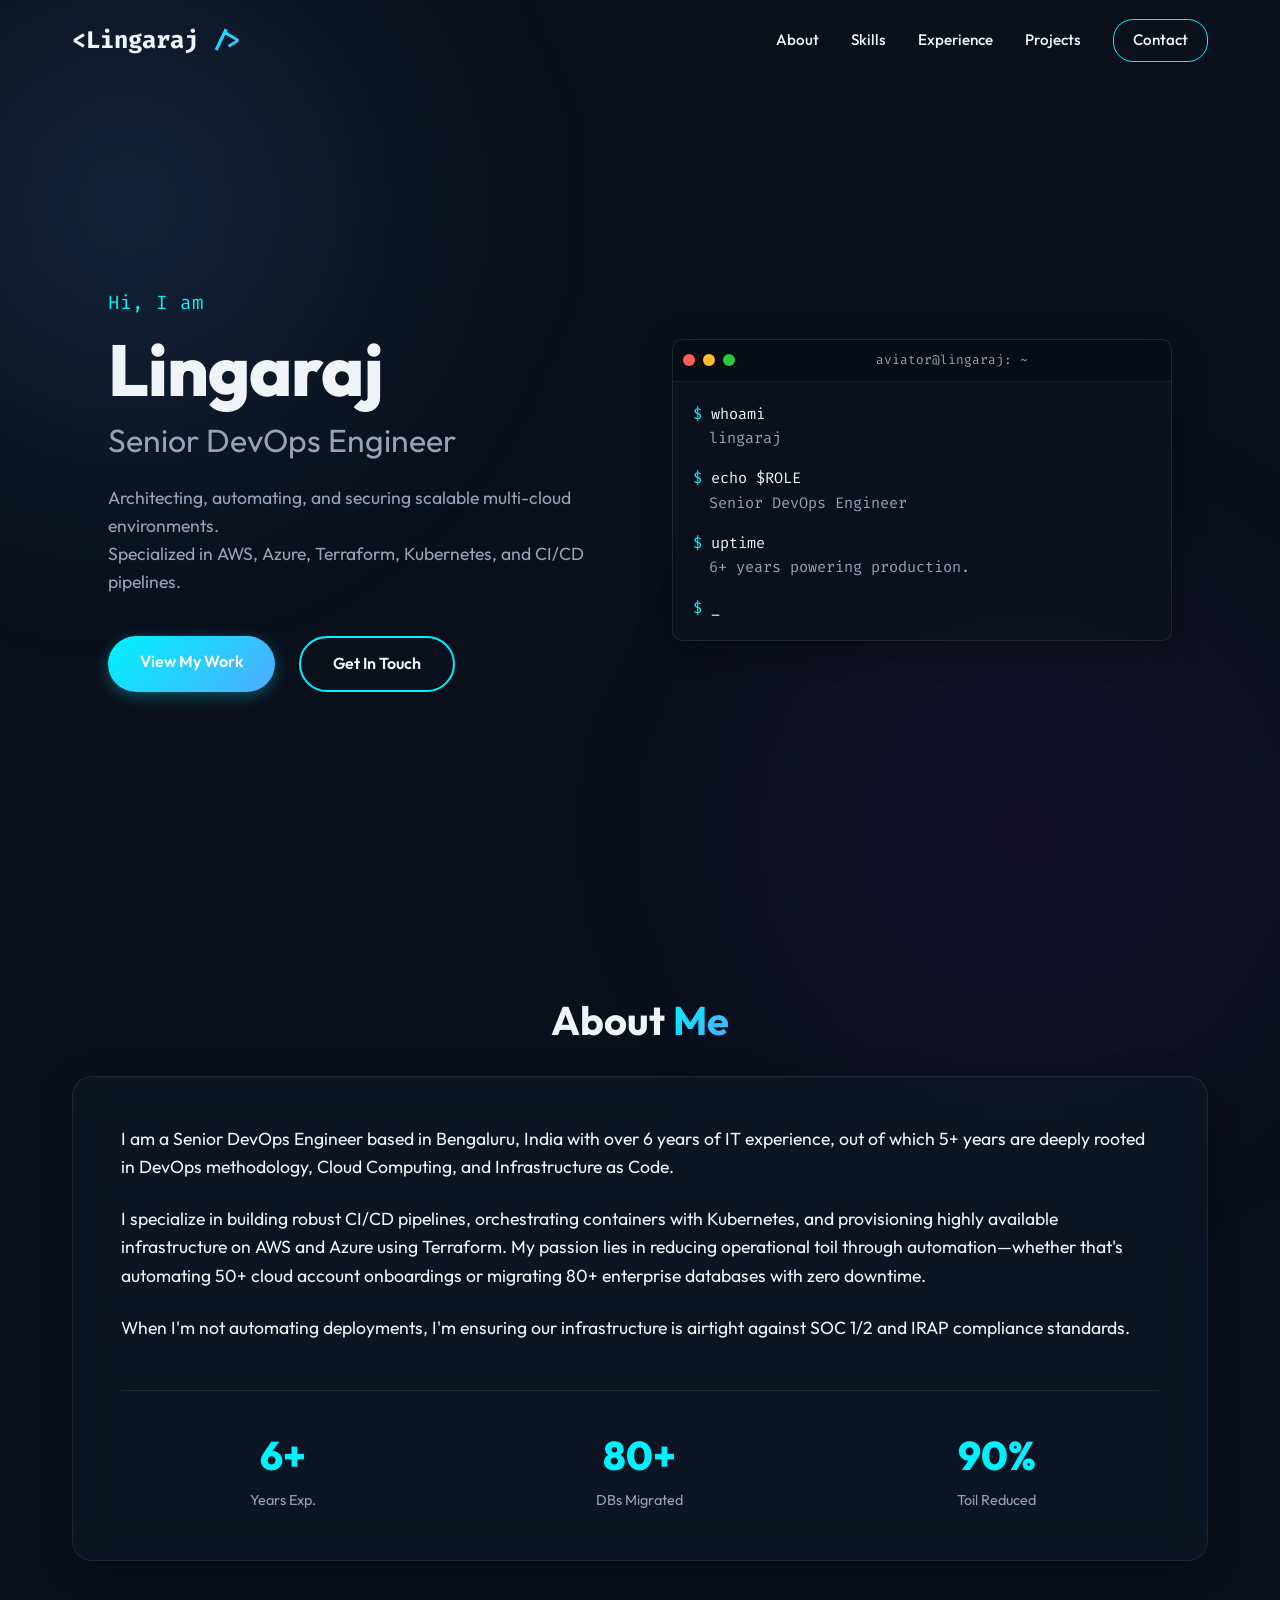
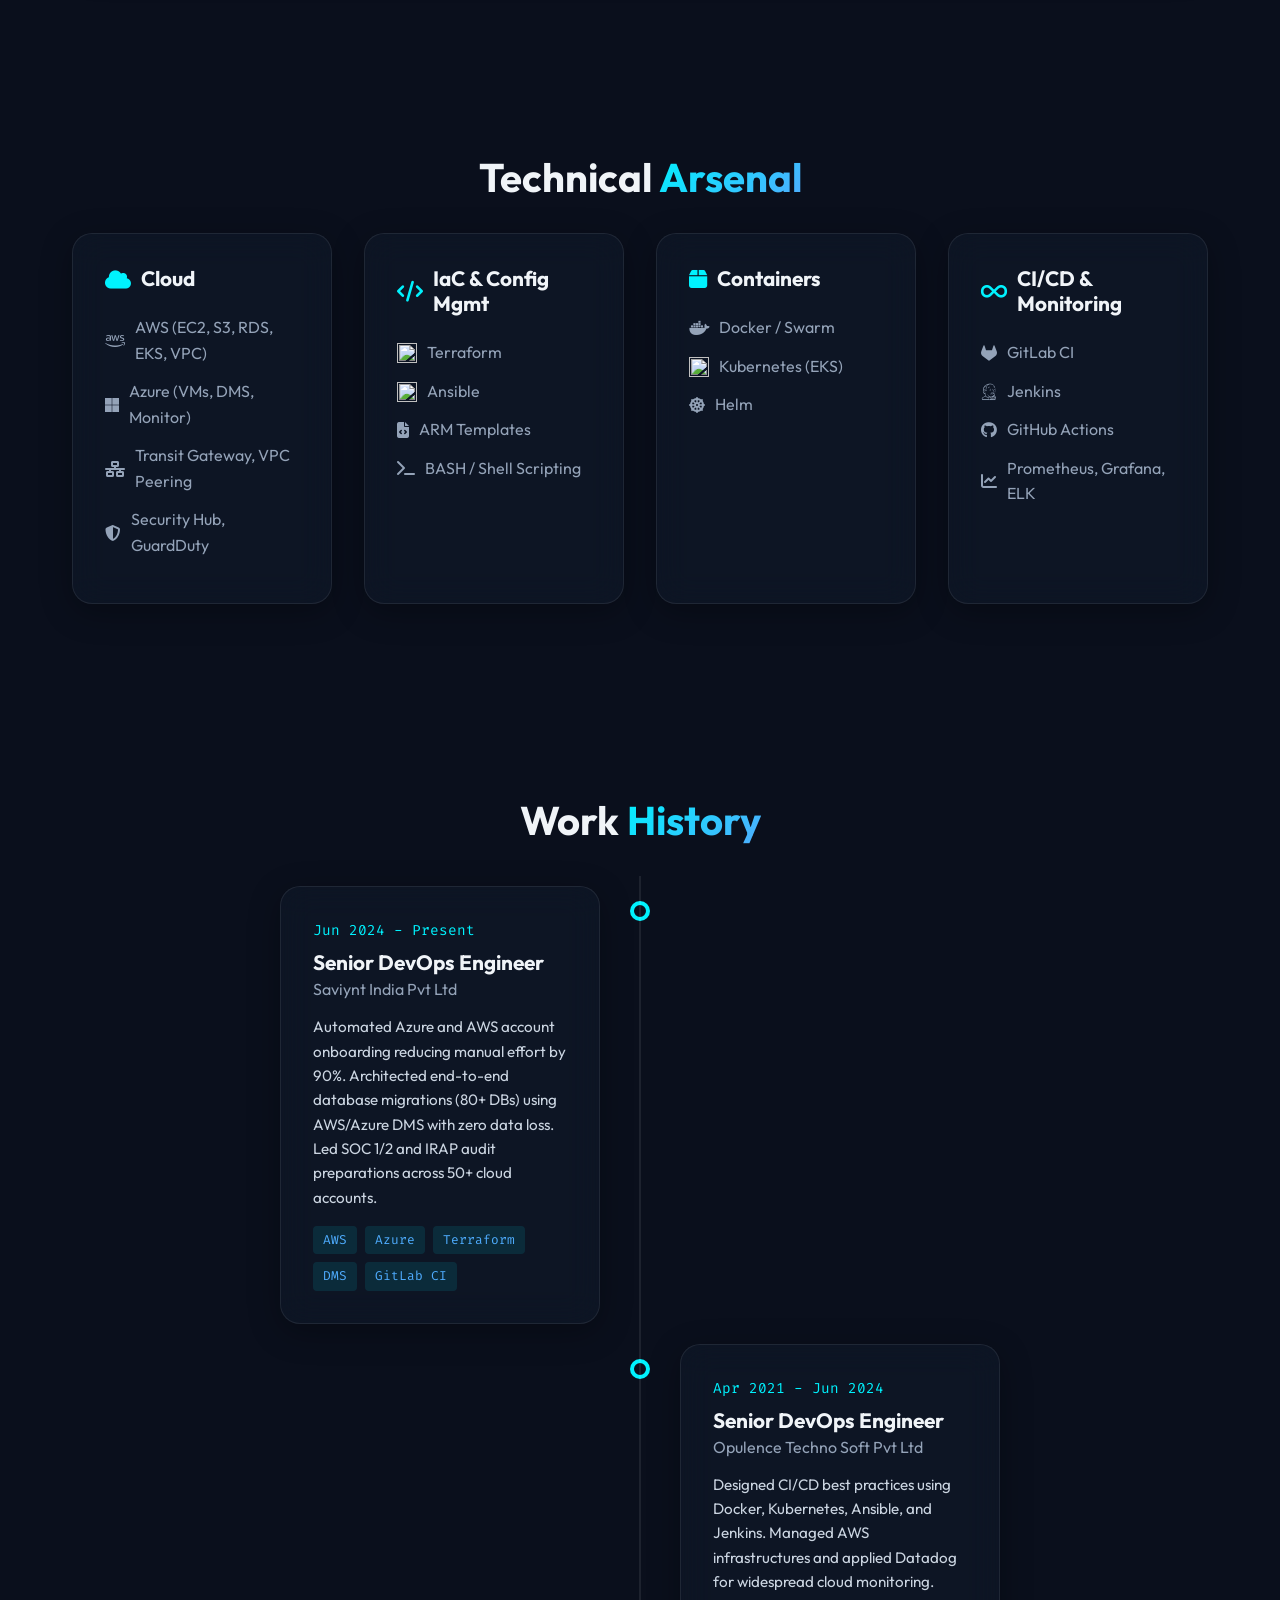
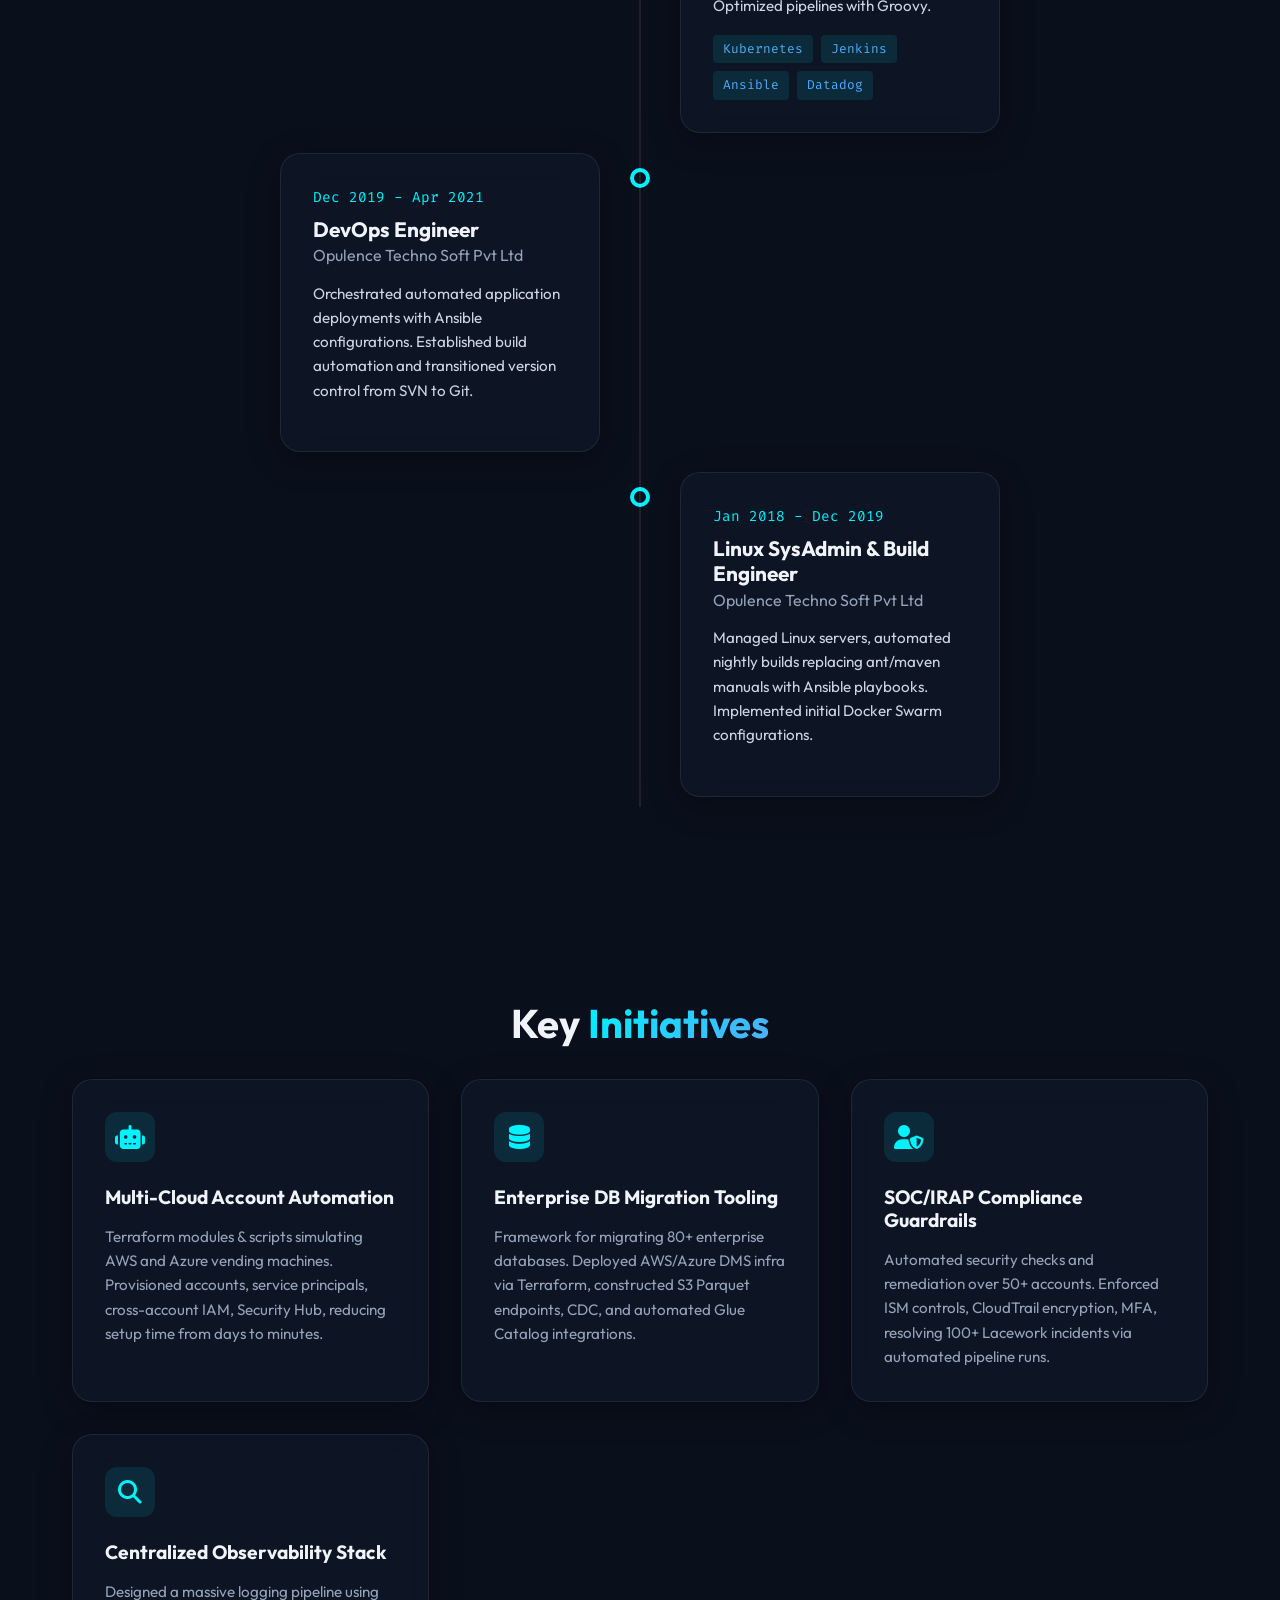
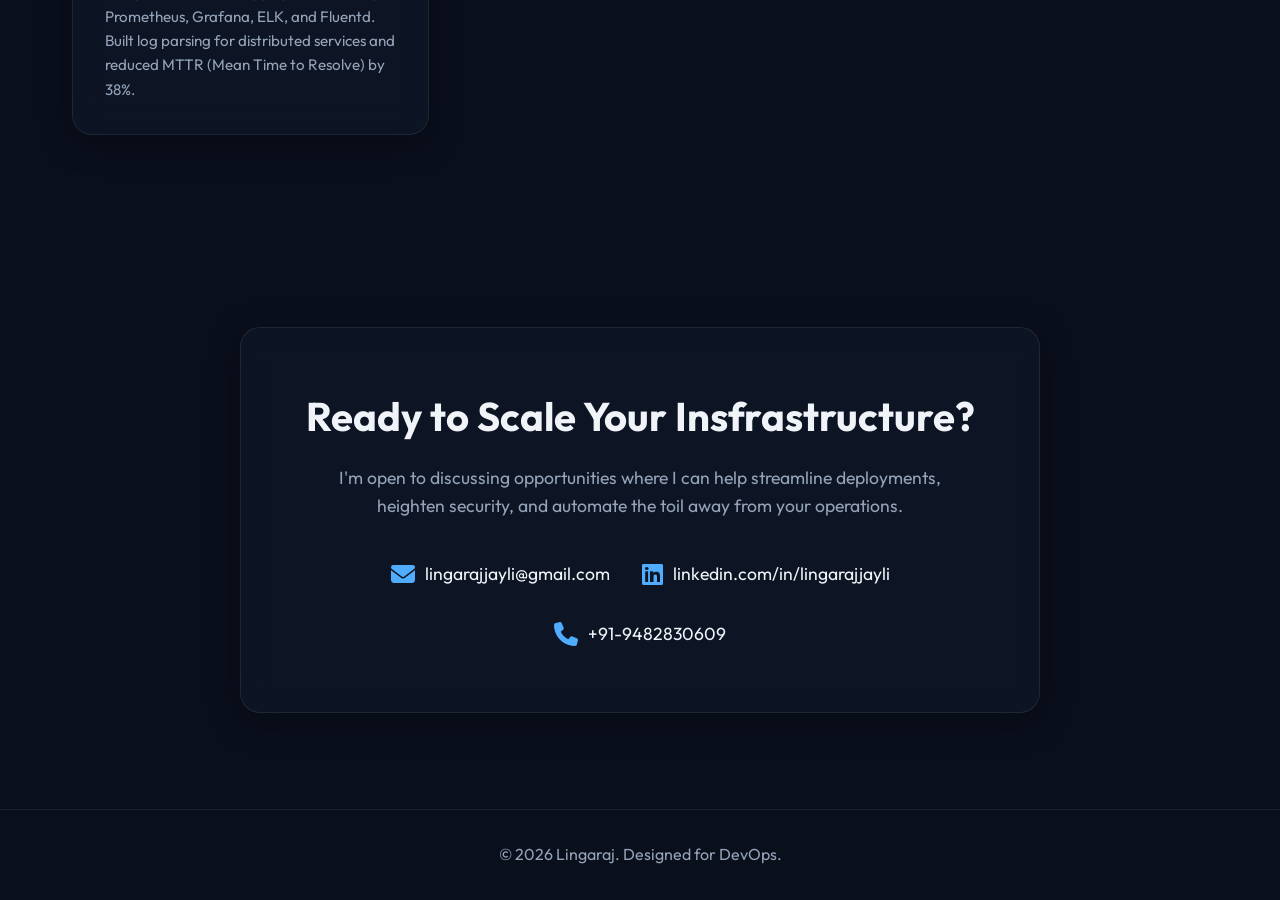
==== index.html @ 018aa02b "Initialize modern portfolio site with dark mode and glassmorphism" ====
<!DOCTYPE html>
<html lang="en">
<head>
    <meta charset="UTF-8">
    <meta name="viewport" content="width=device-width, initial-scale=1.0">
    <meta name="description" content="Lingaraj - Senior DevOps Engineer Portfolio. Multi-cloud architecture, Infrastructure as Code, Kubernetes, CI/CD, and Security.">
    <title>Lingaraj | Senior DevOps Engineer</title>
    <!-- Google Fonts -->
    <link rel="preconnect" href="https://fonts.googleapis.com">
    <link rel="preconnect" href="https://fonts.gstatic.com" crossorigin>
    <link href="https://fonts.googleapis.com/css2?family=Outfit:wght@300;400;500;700;800&family=Fira+Code:wght@400;500&display=swap" rel="stylesheet">
    <!-- Custom CSS -->
    <link rel="stylesheet" href="style.css">
    <!-- FontAwesome for Icons -->
    <link rel="stylesheet" href="https://cdnjs.cloudflare.com/ajax/libs/font-awesome/6.4.0/css/all.min.css">
</head>
<body>
    <div class="blob-bg"></div>
    <div class="blob-bg blob-2"></div>
    
    <header class="navbar">
        <div class="container nav-content">
            <div class="logo">
                <span class="logo-text">&lt;Lingaraj <span class="accent">/&gt;</span></span>
            </div>
            <nav class="nav-links">
                <a href="#about" class="nav-link">About</a>
                <a href="#skills" class="nav-link">Skills</a>
                <a href="#experience" class="nav-link">Experience</a>
                <a href="#projects" class="nav-link">Projects</a>
                <a href="#contact" class="nav-link btn-small">Contact</a>
            </nav>
            <div class="hamburger">
                <i class="fas fa-bars"></i>
            </div>
        </div>
    </header>

    <main>
        <!-- Hero Section -->
        <section id="hero" class="hero">
            <div class="container hero-content">
                <div class="hero-text reveal">
                    <p class="greeting">Hi, I am</p>
                    <h1 class="glitch" data-text="Lingaraj">Lingaraj</h1>
                    <h2 class="role">Senior DevOps Engineer</h2>
                    <p class="summary">
                        Architecting, automating, and securing scalable multi-cloud environments. <br>
                        Specialized in AWS, Azure, Terraform, Kubernetes, and CI/CD pipelines.
                    </p>
                    <div class="hero-actions">
                        <a href="#projects" class="btn btn-primary">View My Work</a>
                        <a href="#contact" class="btn btn-secondary">Get In Touch</a>
                    </div>
                </div>
                <div class="hero-graphics reveal">
                    <div class="glass-card term-window">
                        <div class="term-header">
                            <span class="dot red"></span>
                            <span class="dot yellow"></span>
                            <span class="dot green"></span>
                            <span class="term-title">aviator@lingaraj: ~</span>
                        </div>
                        <div class="term-body">
                            <p><span class="prompt">$</span> whoami</p>
                            <p class="output">lingaraj</p>
                            <p><span class="prompt">$</span> echo $ROLE</p>
                            <p class="output">Senior DevOps Engineer</p>
                            <p><span class="prompt">$</span> uptime</p>
                            <p class="output">6+ years powering production.</p>
                            <p><span class="prompt">$</span> <span class="cursor">_</span></p>
                        </div>
                    </div>
                </div>
            </div>
        </section>

        <!-- About Section -->
        <section id="about" class="about section">
            <div class="container">
                <div class="section-title reveal">
                    <h2>About <span class="accent">Me</span></h2>
                </div>
                <div class="about-content">
                    <div class="about-text glass-card reveal">
                        <p>I am a Senior DevOps Engineer based in Bengaluru, India with over 6 years of IT experience, out of which 5+ years are deeply rooted in DevOps methodology, Cloud Computing, and Infrastructure as Code.</p>
                        <p>I specialize in building robust CI/CD pipelines, orchestrating containers with Kubernetes, and provisioning highly available infrastructure on AWS and Azure using Terraform. My passion lies in reducing operational toil through automation—whether that's automating 50+ cloud account onboardings or migrating 80+ enterprise databases with zero downtime.</p>
                        <p>When I'm not automating deployments, I'm ensuring our infrastructure is airtight against SOC 1/2 and IRAP compliance standards.</p>
                        
                        <div class="stats">
                            <div class="stat-item">
                                <span class="stat-num">6+</span>
                                <span class="stat-text">Years Exp.</span>
                            </div>
                            <div class="stat-item">
                                <span class="stat-num">80+</span>
                                <span class="stat-text">DBs Migrated</span>
                            </div>
                            <div class="stat-item">
                                <span class="stat-num">90%</span>
                                <span class="stat-text">Toil Reduced</span>
                            </div>
                        </div>
                    </div>
                </div>
            </div>
        </section>

        <!-- Skills Section -->
        <section id="skills" class="skills section">
            <div class="container">
                <div class="section-title reveal">
                    <h2>Technical <span class="accent">Arsenal</span></h2>
                </div>
                <div class="skills-grid">
                    <div class="skill-category glass-card reveal">
                        <h3><i class="fas fa-cloud"></i> Cloud</h3>
                        <ul class="skill-list">
                            <li><i class="fab fa-aws"></i> AWS (EC2, S3, RDS, EKS, VPC)</li>
                            <li><i class="fab fa-microsoft"></i> Azure (VMs, DMS, Monitor)</li>
                            <li><i class="fas fa-network-wired"></i> Transit Gateway, VPC Peering</li>
                            <li><i class="fas fa-shield-alt"></i> Security Hub, GuardDuty</li>
                        </ul>
                    </div>
                    <div class="skill-category glass-card reveal" style="transition-delay: 0.1s;">
                        <h3><i class="fas fa-code"></i> IaC & Config Mgmt</h3>
                        <ul class="skill-list">
                            <li><img src="https://cdn.jsdelivr.net/gh/devicons/devicon/icons/terraform/terraform-original.svg" width="20" class="svg-icon"> Terraform</li>
                            <li><img src="https://cdn.jsdelivr.net/gh/devicons/devicon/icons/ansible/ansible-original.svg" width="20" class="svg-icon"> Ansible</li>
                            <li><i class="fas fa-file-code"></i> ARM Templates</li>
                            <li><i class="fas fa-terminal"></i> BASH / Shell Scripting</li>
                        </ul>
                    </div>
                    <div class="skill-category glass-card reveal" style="transition-delay: 0.2s;">
                        <h3><i class="fas fa-box"></i> Containers</h3>
                        <ul class="skill-list">
                            <li><i class="fab fa-docker"></i> Docker / Swarm</li>
                            <li><img src="https://cdn.jsdelivr.net/gh/devicons/devicon/icons/kubernetes/kubernetes-plain.svg" width="20" class="svg-icon"> Kubernetes (EKS)</li>
                            <li><i class="fas fa-dharmachakra"></i> Helm</li>
                        </ul>
                    </div>
                    <div class="skill-category glass-card reveal" style="transition-delay: 0.3s;">
                        <h3><i class="fas fa-infinity"></i> CI/CD & Monitoring</h3>
                        <ul class="skill-list">
                            <li><i class="fab fa-gitlab"></i> GitLab CI</li>
                            <li><i class="fab fa-jenkins"></i> Jenkins</li>
                            <li><i class="fab fa-github"></i> GitHub Actions</li>
                            <li><i class="fas fa-chart-line"></i> Prometheus, Grafana, ELK</li>
                        </ul>
                    </div>
                </div>
            </div>
        </section>

        <!-- Experience Section -->
        <section id="experience" class="experience section">
            <div class="container">
                <div class="section-title reveal">
                    <h2>Work <span class="accent">History</span></h2>
                </div>
                <div class="timeline">
                    <!-- Saviynt -->
                    <div class="timeline-item reveal">
                        <div class="timeline-dot"></div>
                        <div class="timeline-content glass-card">
                            <span class="timeline-date">Jun 2024 - Present</span>
                            <h3 class="timeline-title">Senior DevOps Engineer</h3>
                            <h4 class="timeline-company">Saviynt India Pvt Ltd</h4>
                            <p>Automated Azure and AWS account onboarding reducing manual effort by 90%. Architected end-to-end database migrations (80+ DBs) using AWS/Azure DMS with zero data loss. Led SOC 1/2 and IRAP audit preparations across 50+ cloud accounts.</p>
                            <div class="tags">
                                <span>AWS</span><span>Azure</span><span>Terraform</span><span>DMS</span><span>GitLab CI</span>
                            </div>
                        </div>
                    </div>
                    <!-- Opulence (Senior) -->
                    <div class="timeline-item reveal">
                        <div class="timeline-dot"></div>
                        <div class="timeline-content glass-card">
                            <span class="timeline-date">Apr 2021 - Jun 2024</span>
                            <h3 class="timeline-title">Senior DevOps Engineer</h3>
                            <h4 class="timeline-company">Opulence Techno Soft Pvt Ltd</h4>
                            <p>Designed CI/CD best practices using Docker, Kubernetes, Ansible, and Jenkins. Managed AWS infrastructures and applied Datadog for widespread cloud monitoring. Optimized pipelines with Groovy.</p>
                            <div class="tags">
                                <span>Kubernetes</span><span>Jenkins</span><span>Ansible</span><span>Datadog</span>
                            </div>
                        </div>
                    </div>
                    <!-- Opulence (Mid) -->
                    <div class="timeline-item reveal">
                        <div class="timeline-dot"></div>
                        <div class="timeline-content glass-card">
                            <span class="timeline-date">Dec 2019 - Apr 2021</span>
                            <h3 class="timeline-title">DevOps Engineer</h3>
                            <h4 class="timeline-company">Opulence Techno Soft Pvt Ltd</h4>
                            <p>Orchestrated automated application deployments with Ansible configurations. Established build automation and transitioned version control from SVN to Git.</p>
                        </div>
                    </div>
                    <!-- Opulence (Junior) -->
                    <div class="timeline-item reveal">
                        <div class="timeline-dot"></div>
                        <div class="timeline-content glass-card">
                            <span class="timeline-date">Jan 2018 - Dec 2019</span>
                            <h3 class="timeline-title">Linux SysAdmin & Build Engineer</h3>
                            <h4 class="timeline-company">Opulence Techno Soft Pvt Ltd</h4>
                            <p>Managed Linux servers, automated nightly builds replacing ant/maven manuals with Ansible playbooks. Implemented initial Docker Swarm configurations.</p>
                        </div>
                    </div>
                </div>
            </div>
        </section>

        <!-- Projects Section -->
        <section id="projects" class="projects section">
            <div class="container">
                <div class="section-title reveal">
                    <h2>Key <span class="accent">Initiatives</span></h2>
                </div>
                <div class="projects-grid">
                    <div class="project-card glass-card reveal">
                        <div class="project-icon"><i class="fas fa-robot"></i></div>
                        <h3>Multi-Cloud Account Automation</h3>
                        <p>Terraform modules & scripts simulating AWS and Azure vending machines. Provisioned accounts, service principals, cross-account IAM, Security Hub, reducing setup time from days to minutes.</p>
                    </div>
                    <div class="project-card glass-card reveal" style="transition-delay: 0.1s;">
                        <div class="project-icon"><i class="fas fa-database"></i></div>
                        <h3>Enterprise DB Migration Tooling</h3>
                        <p>Framework for migrating 80+ enterprise databases. Deployed AWS/Azure DMS infra via Terraform, constructed S3 Parquet endpoints, CDC, and automated Glue Catalog integrations.</p>
                    </div>
                    <div class="project-card glass-card reveal" style="transition-delay: 0.2s;">
                        <div class="project-icon"><i class="fas fa-user-shield"></i></div>
                        <h3>SOC/IRAP Compliance Guardrails</h3>
                        <p>Automated security checks and remediation over 50+ accounts. Enforced ISM controls, CloudTrail encryption, MFA, resolving 100+ Lacework incidents via automated pipeline runs.</p>
                    </div>
                    <div class="project-card glass-card reveal" style="transition-delay: 0.3s;">
                        <div class="project-icon"><i class="fas fa-search"></i></div>
                        <h3>Centralized Observability Stack</h3>
                        <p>Designed a massive logging pipeline using Prometheus, Grafana, ELK, and Fluentd. Built log parsing for distributed services and reduced MTTR (Mean Time to Resolve) by 38%.</p>
                    </div>
                </div>
            </div>
        </section>

        <!-- Contact Section -->
        <section id="contact" class="contact section">
            <div class="container">
                <div class="contact-card glass-card reveal">
                    <h2>Ready to Scale Your Insfrastructure?</h2>
                    <p>I'm open to discussing opportunities where I can help streamline deployments, heighten security, and automate the toil away from your operations.</p>
                    <div class="contact-links">
                        <a href="mailto:lingarajjayli@gmail.com" class="contact-item">
                            <i class="fas fa-envelope"></i> lingarajjayli@gmail.com
                        </a>
                        <a href="https://linkedin.com/in/lingarajjayli" target="_blank" class="contact-item">
                            <i class="fab fa-linkedin"></i> linkedin.com/in/lingarajjayli
                        </a>
                        <a href="tel:+919482830609" class="contact-item">
                            <i class="fas fa-phone"></i> +91-9482830609
                        </a>
                    </div>
                </div>
            </div>
        </section>
    </main>

    <footer class="footer">
        <div class="container">
            <p>&copy; 2026 Lingaraj. Designed for DevOps.</p>
        </div>
    </footer>

    <script src="script.js"></script>
</body>
</html>
---- style.css ----
/* Base Variables */
:root {
    --bg-main: #0a0f1c;
    --bg-glass: rgba(16, 25, 43, 0.6);
    --border-glass: rgba(255, 255, 255, 0.08);
    --text-primary: #f0f4f8;
    --text-secondary: #94a3b8;
    --accent-blue: #00f2fe;
    --accent-purple: #4facfe;
    --gradient: linear-gradient(135deg, var(--accent-blue), var(--accent-purple));
    --font-heading: 'Outfit', sans-serif;
    --font-body: 'Outfit', sans-serif;
    --font-mono: 'Fira Code', monospace;
    --transition: all 0.3s ease;
}

/* Reset */
* {
    margin: 0;
    padding: 0;
    box-sizing: border-box;
}

html {
    scroll-behavior: smooth;
}

body {
    font-family: var(--font-body);
    background-color: var(--bg-main);
    color: var(--text-primary);
    line-height: 1.6;
    overflow-x: hidden;
    position: relative;
}

/* Typography */
h1, h2, h3, h4 {
    font-family: var(--font-heading);
    font-weight: 700;
    line-height: 1.2;
}

h2 {
    font-size: 2.5rem;
    margin-bottom: 2rem;
}

.accent {
    background: var(--gradient);
    -webkit-background-clip: text;
    -webkit-text-fill-color: transparent;
}

a {
    text-decoration: none;
    color: var(--text-primary);
    transition: var(--transition);
}

/* Background Blobs */
.blob-bg {
    position: absolute;
    width: 60vw;
    height: 60vw;
    background: radial-gradient(circle, rgba(79,172,254,0.15) 0%, rgba(0,242,254,0) 70%);
    border-radius: 50%;
    top: -20vh;
    left: -20vw;
    z-index: -1;
    filter: blur(80px);
    animation: float 20s infinite ease-in-out alternate;
}

.blob-bg.blob-2 {
    top: 50vh;
    left: 50vw;
    background: radial-gradient(circle, rgba(138,43,226,0.1) 0%, rgba(79,172,254,0) 70%);
    animation-delay: -10s;
}

@keyframes float {
    0% { transform: translate(0, 0) scale(1); }
    100% { transform: translate(10vw, 10vh) scale(1.1); }
}

/* Layout */
.container {
    max-width: 1200px;
    margin: 0 auto;
    padding: 0 2rem;
}

.section {
    padding: 6rem 0;
}

.section-title h2 {
    text-align: center;
}

/* Glassmorphism Classes */
.glass-card {
    background: var(--bg-glass);
    backdrop-filter: blur(16px);
    -webkit-backdrop-filter: blur(16px);
    border: 1px solid var(--border-glass);
    border-radius: 20px;
    box-shadow: 0 8px 32px 0 rgba(0, 0, 0, 0.3);
}

/* Buttons */
.btn {
    display: inline-block;
    padding: 0.8rem 2rem;
    border-radius: 30px;
    font-weight: 600;
    font-size: 1rem;
    cursor: pointer;
    transition: var(--transition);
    border: none;
}

.btn-primary {
    background: var(--gradient);
    color: #fff;
    box-shadow: 0 4px 15px rgba(0, 242, 254, 0.3);
}

.btn-primary:hover {
    transform: translateY(-2px);
    box-shadow: 0 6px 20px rgba(0, 242, 254, 0.5);
}

.btn-secondary {
    background: transparent;
    color: var(--text-primary);
    border: 2px solid var(--accent-blue);
}

.btn-secondary:hover {
    background: rgba(0, 242, 254, 0.1);
    transform: translateY(-2px);
}

/* Navbar */
.navbar {
    position: fixed;
    top: 0;
    width: 100%;
    z-index: 1000;
    transition: var(--transition);
    padding: 1.2rem 0;
}

.navbar.scrolled {
    background: rgba(10, 15, 28, 0.8);
    backdrop-filter: blur(12px);
    border-bottom: 1px solid var(--border-glass);
    padding: 0.8rem 0;
}

.nav-content {
    display: flex;
    justify-content: space-between;
    align-items: center;
}

.logo-text {
    font-family: var(--font-mono);
    font-size: 1.5rem;
    font-weight: 700;
}

.nav-links {
    display: flex;
    gap: 2rem;
    align-items: center;
}

.nav-link {
    font-weight: 500;
    position: relative;
    font-size: 0.95rem;
}

.nav-link:hover {
    color: var(--accent-blue);
}

.btn-small {
    padding: 0.5rem 1.2rem;
    border: 1px solid var(--accent-blue);
    border-radius: 20px;
}

.btn-small:hover {
    background: var(--accent-blue);
    color: var(--bg-main);
}

.hamburger {
    display: none;
    font-size: 1.5rem;
    cursor: pointer;
}

/* Hero Section */
.hero {
    min-height: 100vh;
    display: flex;
    align-items: center;
    padding-top: 5rem;
}

.hero-content {
    display: grid;
    grid-template-columns: 1fr 1fr;
    gap: 4rem;
    align-items: center;
}

.greeting {
    font-size: 1.2rem;
    color: var(--accent-blue);
    font-family: var(--font-mono);
    margin-bottom: 0.5rem;
}

.hero-content h1 {
    font-size: 4.5rem;
    font-weight: 800;
    margin-bottom: 0.5rem;
    letter-spacing: -1px;
}

.hero-content .role {
    font-size: 2rem;
    color: var(--text-secondary);
    margin-bottom: 1.5rem;
    font-weight: 400;
}

.summary {
    font-size: 1.1rem;
    color: var(--text-secondary);
    margin-bottom: 2.5rem;
    max-width: 500px;
}

.hero-actions {
    display: flex;
    gap: 1.5rem;
}

/* Terminal Graphic */
.term-window {
    width: 100%;
    border-radius: 10px;
    overflow: hidden;
}

.term-header {
    background: rgba(0, 0, 0, 0.4);
    padding: 10px;
    display: flex;
    align-items: center;
    gap: 8px;
    border-bottom: 1px solid var(--border-glass);
}

.dot {
    width: 12px;
    height: 12px;
    border-radius: 50%;
}
.red { background: #ff5f56; }
.yellow { background: #ffbd2e; }
.green { background: #27c93f; }

.term-title {
    margin-left: auto;
    margin-right: auto;
    font-family: var(--font-mono);
    font-size: 0.8rem;
    color: var(--text-secondary);
}

.term-body {
    padding: 20px;
    font-family: var(--font-mono);
    font-size: 0.95rem;
    color: var(--text-primary);
    background: rgba(0,0,0,0.2);
}

.prompt {
    color: var(--accent-blue);
}

.output {
    color: var(--text-secondary);
    margin-bottom: 1rem;
    padding-left: 1rem;
}

.cursor {
    animation: blink 1s step-end infinite;
}

@keyframes blink {
    50% { opacity: 0; }
}

/* About Section */
.about-text {
    padding: 3rem;
}

.about-text p {
    margin-bottom: 1.5rem;
    font-size: 1.1rem;
}

.stats {
    display: grid;
    grid-template-columns: repeat(3, 1fr);
    gap: 2rem;
    margin-top: 3rem;
    border-top: 1px solid var(--border-glass);
    padding-top: 2rem;
}

.stat-item {
    text-align: center;
}

.stat-num {
    display: block;
    font-size: 2.5rem;
    font-weight: 800;
    color: var(--accent-blue);
}

.stat-text {
    font-size: 0.9rem;
    color: var(--text-secondary);
}

/* Skills */
.skills-grid {
    display: grid;
    grid-template-columns: repeat(auto-fit, minmax(250px, 1fr));
    gap: 2rem;
}

.skill-category {
    padding: 2rem;
}

.skill-category h3 {
    margin-bottom: 1.5rem;
    display: flex;
    align-items: center;
    gap: 10px;
    font-size: 1.3rem;
}

.skill-category h3 i {
    color: var(--accent-blue);
}

.skill-list {
    list-style: none;
}

.skill-list li {
    margin-bottom: 0.8rem;
    color: var(--text-secondary);
    display: flex;
    align-items: center;
    gap: 10px;
}

.svg-icon {
    width: 20px;
    height: 20px;
}

/* Timeline/Experience */
.timeline {
    position: relative;
    max-width: 800px;
    margin: 0 auto;
}

.timeline::after {
    content: '';
    position: absolute;
    width: 2px;
    background: var(--border-glass);
    top: 0;
    bottom: 0;
    left: 50%;
    margin-left: -1px;
}

.timeline-item {
    padding: 10px 40px;
    position: relative;
    background-color: inherit;
    width: 50%;
}

.timeline-item:nth-child(add) {
    left: 0;
}

.timeline-item:nth-child(even) {
    left: 50%;
}

.timeline-dot {
    position: absolute;
    width: 20px;
    height: 20px;
    background-color: var(--bg-main);
    border: 4px solid var(--accent-blue);
    border-radius: 50%;
    z-index: 10;
    top: 25px;
    right: -10px;
}

.timeline-item:nth-child(even) .timeline-dot {
    left: -10px;
}

.timeline-content {
    padding: 2rem;
}

.timeline-date {
    font-family: var(--font-mono);
    color: var(--accent-blue);
    font-size: 0.9rem;
    display: block;
    margin-bottom: 0.5rem;
}

.timeline-title {
    font-size: 1.3rem;
    margin-bottom: 0.3rem;
}

.timeline-company {
    color: var(--text-secondary);
    font-weight: 400;
    margin-bottom: 1rem;
    font-size: 1rem;
}

.timeline-content p {
    font-size: 0.95rem;
    margin-bottom: 1rem;
    color: #cbd5e1;
}

.tags {
    display: flex;
    flex-wrap: wrap;
    gap: 8px;
}

.tags span {
    background: rgba(0, 242, 254, 0.1);
    color: var(--accent-purple);
    padding: 4px 10px;
    border-radius: 4px;
    font-size: 0.8rem;
    font-family: var(--font-mono);
}

/* Projects */
.projects-grid {
    display: grid;
    grid-template-columns: repeat(auto-fit, minmax(280px, 1fr));
    gap: 2rem;
}

.project-card {
    padding: 2rem;
    transition: var(--transition);
}

.project-card:hover {
    transform: translateY(-5px);
    border-color: rgba(0, 242, 254, 0.4);
}

.project-icon {
    width: 50px;
    height: 50px;
    border-radius: 12px;
    background: rgba(0, 242, 254, 0.1);
    display: flex;
    justify-content: center;
    align-items: center;
    margin-bottom: 1.5rem;
    color: var(--accent-blue);
    font-size: 1.5rem;
}

.project-card h3 {
    margin-bottom: 1rem;
    font-size: 1.2rem;
}

.project-card p {
    color: var(--text-secondary);
    font-size: 0.95rem;
}

/* Contact */
.contact-card {
    padding: 4rem;
    text-align: center;
    max-width: 800px;
    margin: 0 auto;
}

.contact-card h2 {
    margin-bottom: 1.5rem;
}

.contact-card p {
    color: var(--text-secondary);
    margin-bottom: 2.5rem;
    font-size: 1.1rem;
}

.contact-links {
    display: flex;
    justify-content: center;
    gap: 2rem;
    flex-wrap: wrap;
}

.contact-item {
    display: flex;
    align-items: center;
    gap: 10px;
    font-size: 1.1rem;
}

.contact-item i {
    color: var(--accent-purple);
    font-size: 1.5rem;
}

.contact-item:hover {
    color: var(--accent-blue);
}

/* Footer */
.footer {
    text-align: center;
    padding: 2rem 0;
    border-top: 1px solid var(--border-glass);
    color: var(--text-secondary);
}

/* Animations */
.reveal {
    opacity: 0;
    transform: translateY(30px);
    transition: all 0.8s ease;
}

.reveal.active {
    opacity: 1;
    transform: translateY(0);
}

/* Media Queries for Responsiveness */
@media screen and (max-width: 900px) {
    .hero-content {
        grid-template-columns: 1fr;
        text-align: center;
    }
    
    .hero-text {
        order: 1;
    }

    .hero-graphics {
        order: 2;
    }

    .hero-actions {
        justify-content: center;
    }

    .timeline::after {
        left: 31px;
    }

    .timeline-item {
        width: 100%;
        padding-left: 70px;
        padding-right: 25px;
    }

    .timeline-item:nth-child(even) {
        left: 0%;
    }

    .timeline-item:nth-child(even) .timeline-dot,
    .timeline-dot {
        left: 21px;
        right: auto;
    }

    .stats {
        grid-template-columns: 1fr;
        gap: 1.5rem;
    }
}

@media screen and (max-width: 768px) {
    .nav-links {
        display: none;
    }
    .hamburger {
        display: block;
    }
    .hero-content h1 {
        font-size: 3rem;
    }
    .contact-card {
        padding: 2rem;
    }
    .contact-links {
        flex-direction: column;
        align-items: center;
    }
}
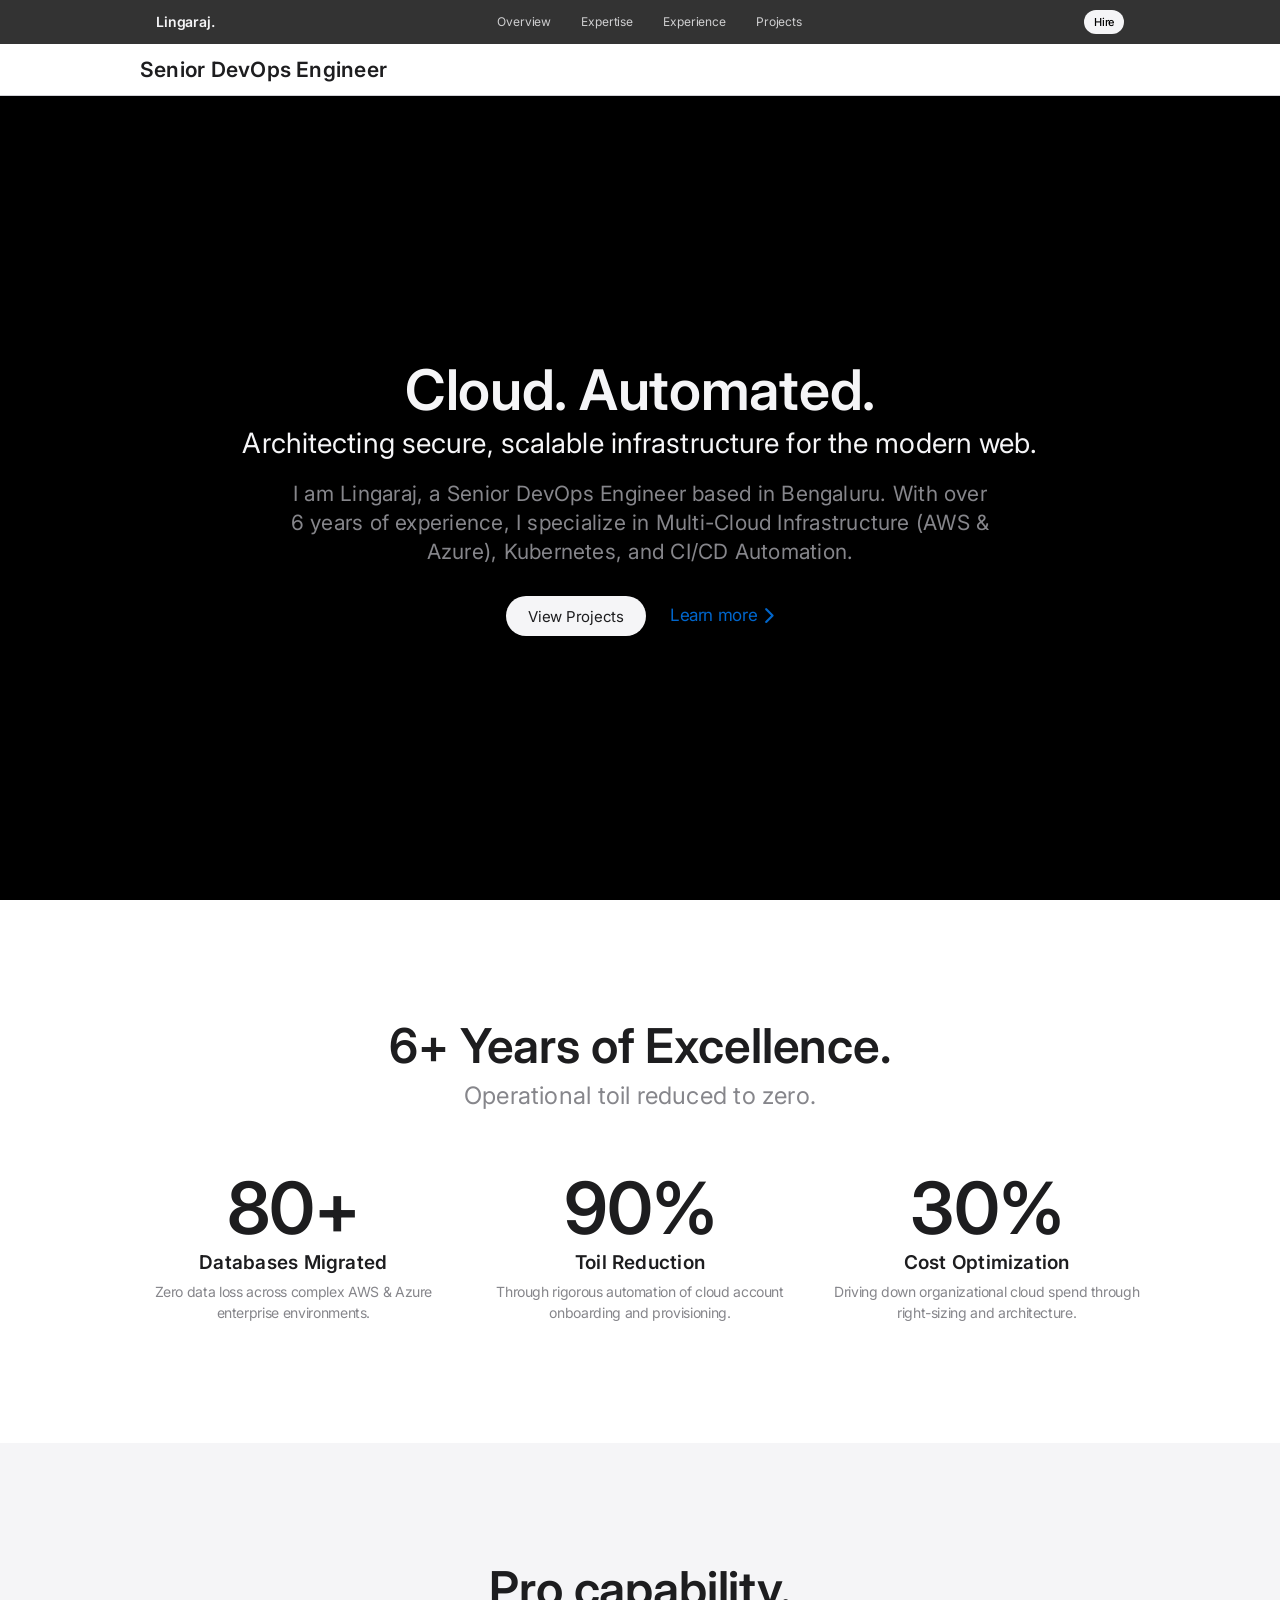
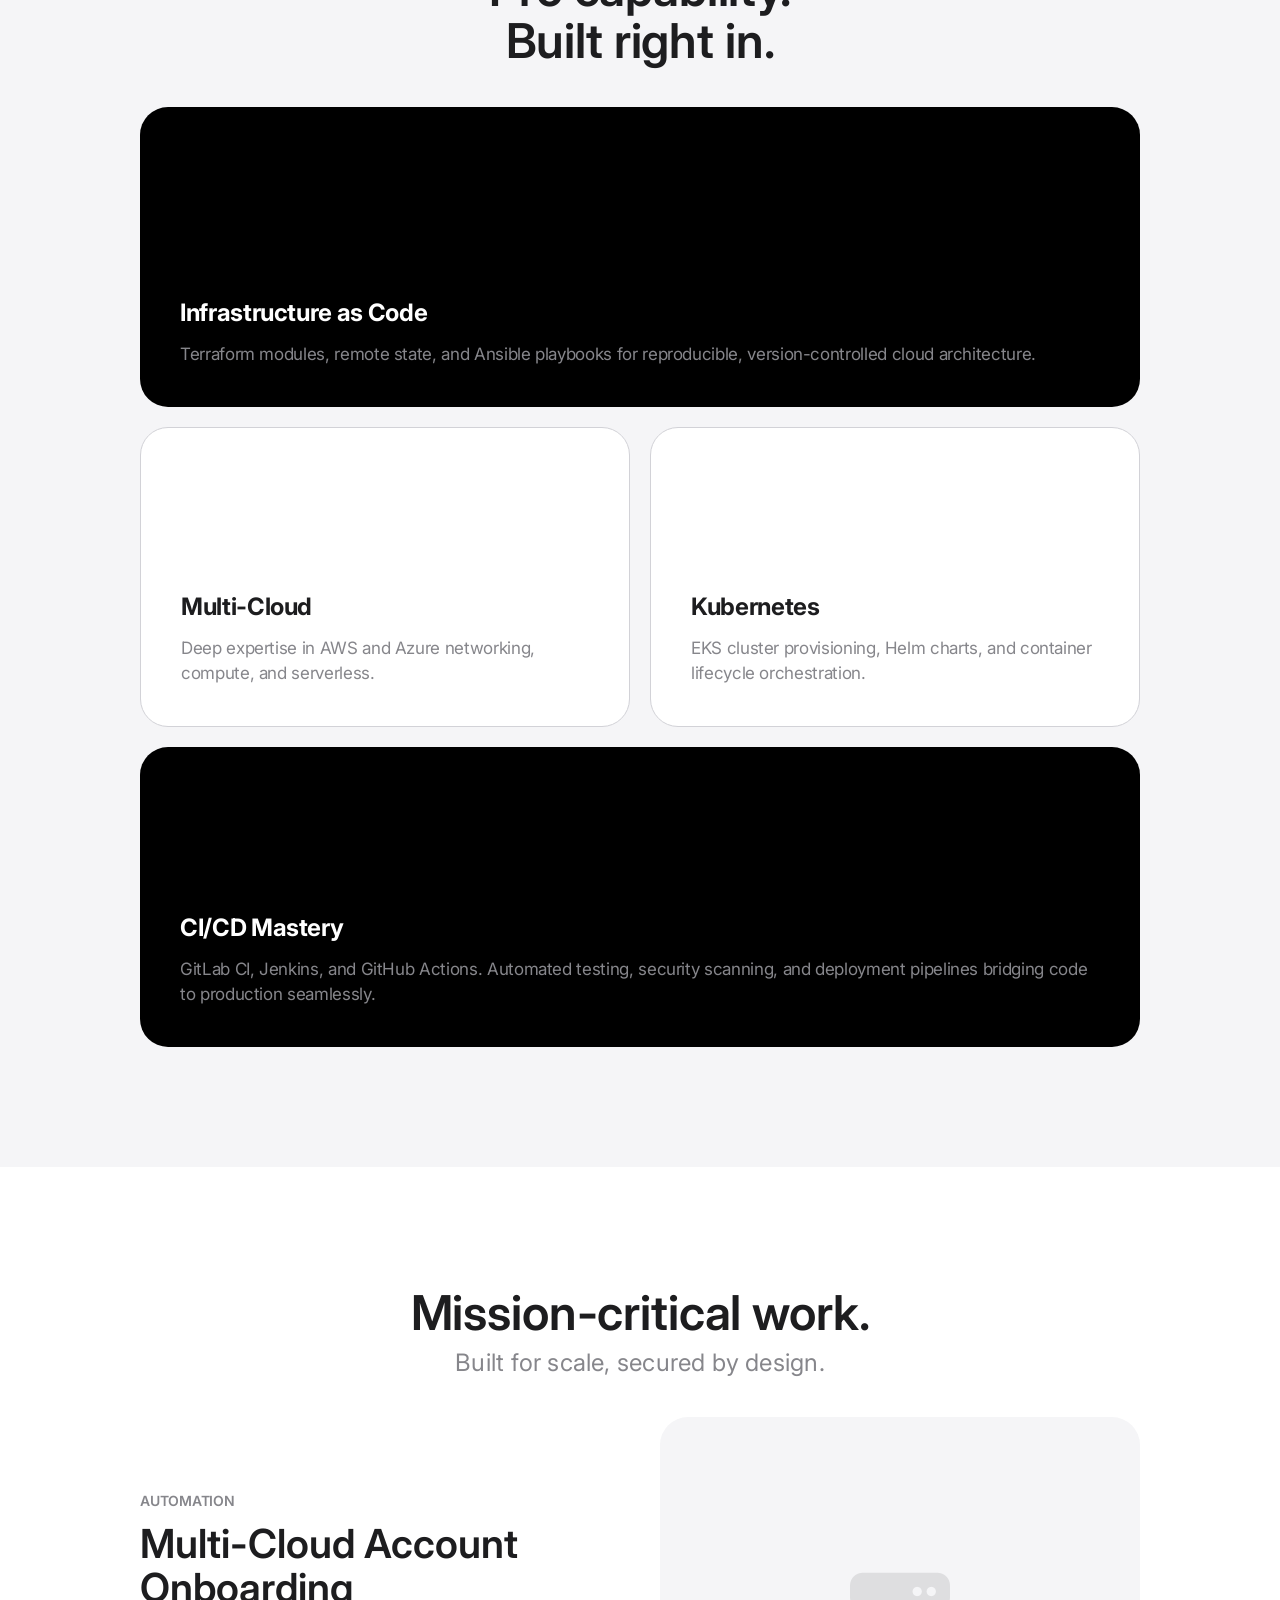
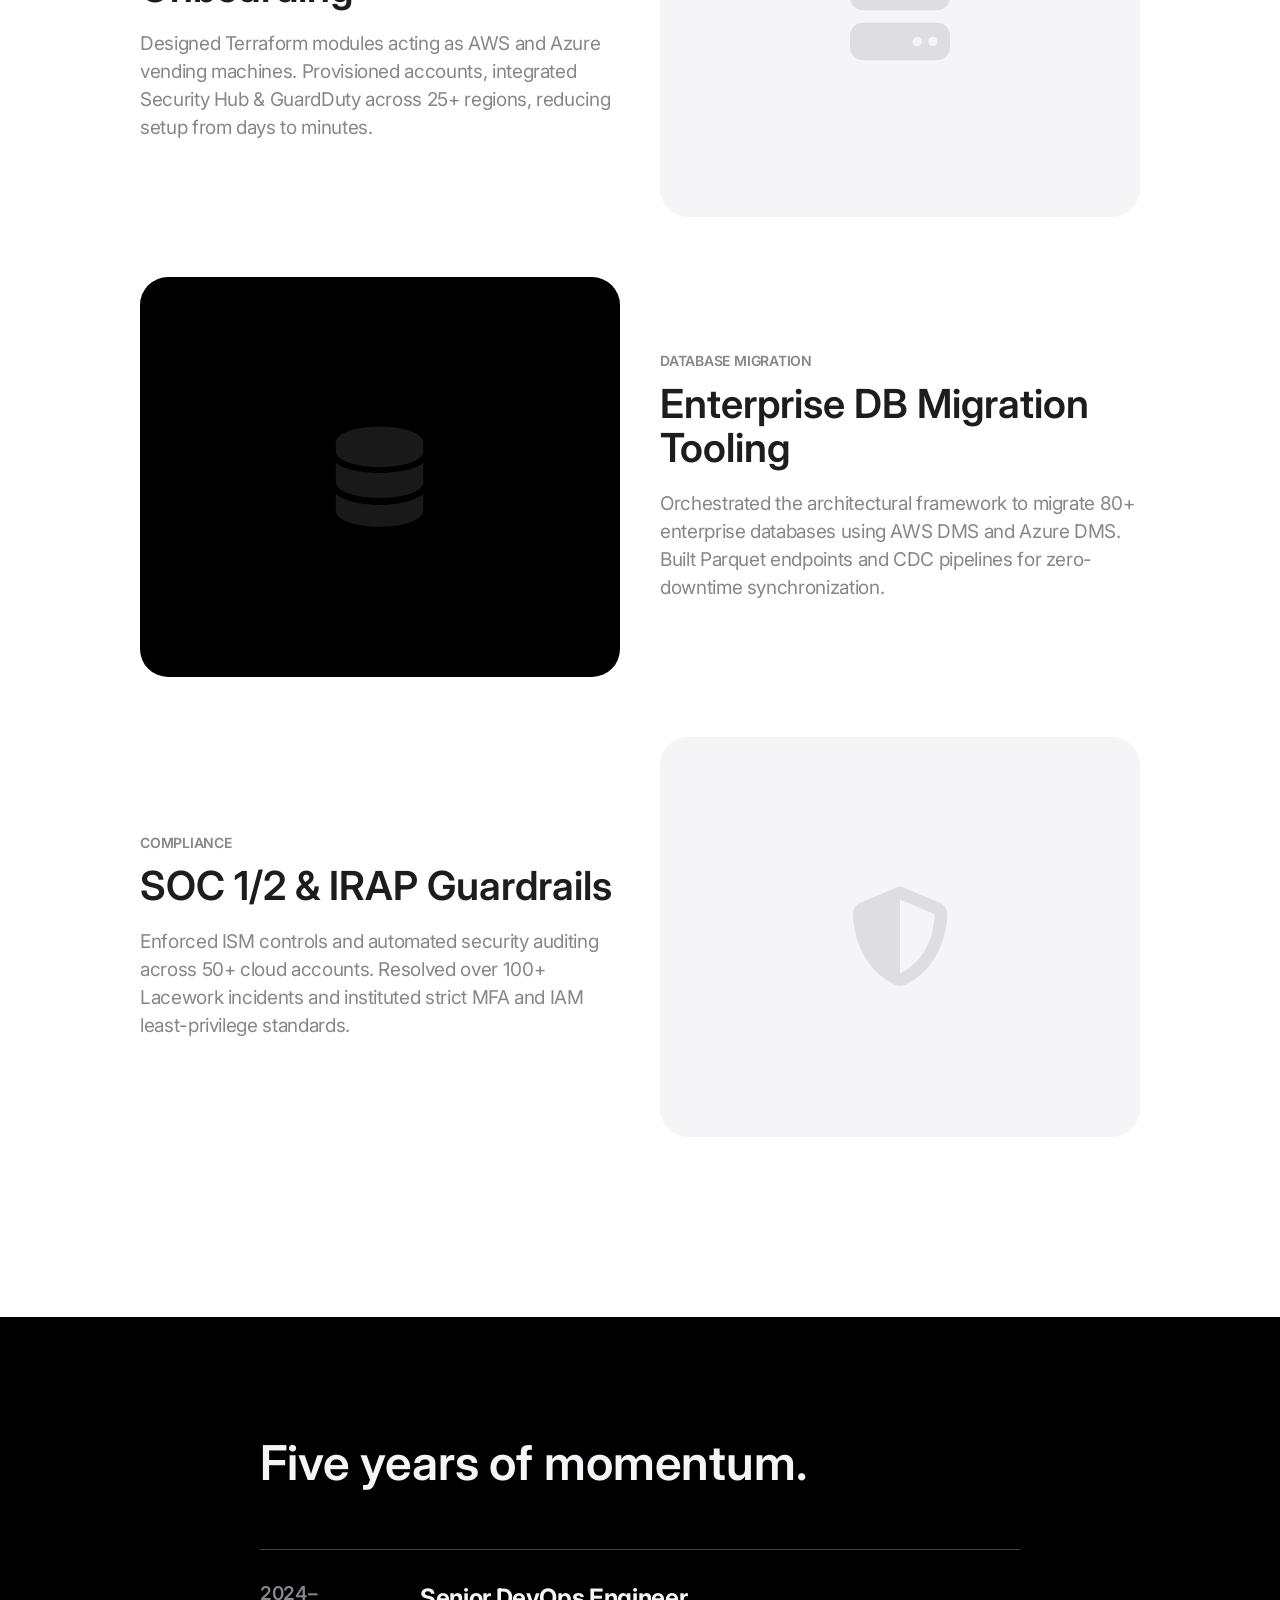
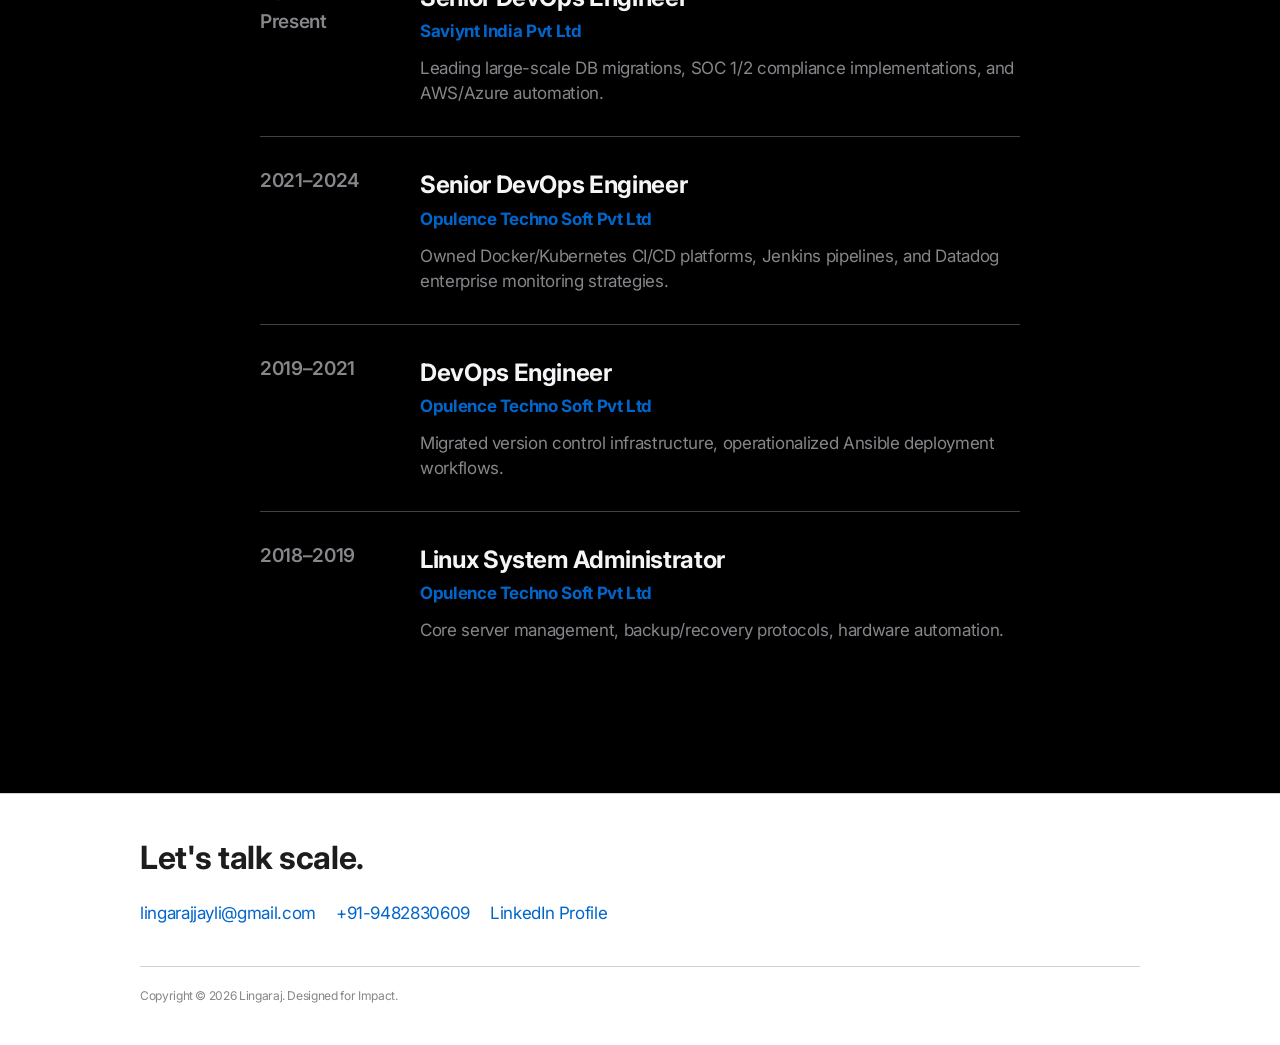
==== commit 9ab88abc: "Redesign portfolio to Apple-style minimalist aesthetic" ====
--- a/index.html
+++ b/index.html
@@ -3,268 +3,226 @@
 <head>
     <meta charset="UTF-8">
     <meta name="viewport" content="width=device-width, initial-scale=1.0">
-    <meta name="description" content="Lingaraj - Senior DevOps Engineer Portfolio. Multi-cloud architecture, Infrastructure as Code, Kubernetes, CI/CD, and Security.">
-    <title>Lingaraj | Senior DevOps Engineer</title>
-    <!-- Google Fonts -->
+    <meta name="description" content="Lingaraj - Senior DevOps Engineer. AWS, Azure, Terraform, Kubernetes.">
+    <title>Lingaraj. Senior DevOps Engineer.</title>
+    <!-- Google Fonts for an Apple-like minimal grotesque sans-serif -->
     <link rel="preconnect" href="https://fonts.googleapis.com">
     <link rel="preconnect" href="https://fonts.gstatic.com" crossorigin>
-    <link href="https://fonts.googleapis.com/css2?family=Outfit:wght@300;400;500;700;800&family=Fira+Code:wght@400;500&display=swap" rel="stylesheet">
-    <!-- Custom CSS -->
+    <link href="https://fonts.googleapis.com/css2?family=Inter:wght@400;500;600;700&display=swap" rel="stylesheet">
+    <!-- FontAwesome for standard minimal icons -->
+    <link rel="stylesheet" href="https://cdnjs.cloudflare.com/ajax/libs/font-awesome/6.4.0/css/all.min.css">
     <link rel="stylesheet" href="style.css">
-    <!-- FontAwesome for Icons -->
-    <link rel="stylesheet" href="https://cdnjs.cloudflare.com/ajax/libs/font-awesome/6.4.0/css/all.min.css">
 </head>
 <body>
-    <div class="blob-bg"></div>
-    <div class="blob-bg blob-2"></div>
-    
-    <header class="navbar">
-        <div class="container nav-content">
-            <div class="logo">
-                <span class="logo-text">&lt;Lingaraj <span class="accent">/&gt;</span></span>
-            </div>
-            <nav class="nav-links">
-                <a href="#about" class="nav-link">About</a>
-                <a href="#skills" class="nav-link">Skills</a>
-                <a href="#experience" class="nav-link">Experience</a>
-                <a href="#projects" class="nav-link">Projects</a>
-                <a href="#contact" class="nav-link btn-small">Contact</a>
-            </nav>
-            <div class="hamburger">
-                <i class="fas fa-bars"></i>
-            </div>
-        </div>
-    </header>
-
-    <main>
-        <!-- Hero Section -->
-        <section id="hero" class="hero">
-            <div class="container hero-content">
-                <div class="hero-text reveal">
-                    <p class="greeting">Hi, I am</p>
-                    <h1 class="glitch" data-text="Lingaraj">Lingaraj</h1>
-                    <h2 class="role">Senior DevOps Engineer</h2>
-                    <p class="summary">
-                        Architecting, automating, and securing scalable multi-cloud environments. <br>
-                        Specialized in AWS, Azure, Terraform, Kubernetes, and CI/CD pipelines.
-                    </p>
-                    <div class="hero-actions">
-                        <a href="#projects" class="btn btn-primary">View My Work</a>
-                        <a href="#contact" class="btn btn-secondary">Get In Touch</a>
-                    </div>
-                </div>
-                <div class="hero-graphics reveal">
-                    <div class="glass-card term-window">
-                        <div class="term-header">
-                            <span class="dot red"></span>
-                            <span class="dot yellow"></span>
-                            <span class="dot green"></span>
-                            <span class="term-title">aviator@lingaraj: ~</span>
-                        </div>
-                        <div class="term-body">
-                            <p><span class="prompt">$</span> whoami</p>
-                            <p class="output">lingaraj</p>
-                            <p><span class="prompt">$</span> echo $ROLE</p>
-                            <p class="output">Senior DevOps Engineer</p>
-                            <p><span class="prompt">$</span> uptime</p>
-                            <p class="output">6+ years powering production.</p>
-                            <p><span class="prompt">$</span> <span class="cursor">_</span></p>
-                        </div>
-                    </div>
-                </div>
-            </div>
-        </section>
-
-        <!-- About Section -->
-        <section id="about" class="about section">
-            <div class="container">
-                <div class="section-title reveal">
-                    <h2>About <span class="accent">Me</span></h2>
-                </div>
-                <div class="about-content">
-                    <div class="about-text glass-card reveal">
-                        <p>I am a Senior DevOps Engineer based in Bengaluru, India with over 6 years of IT experience, out of which 5+ years are deeply rooted in DevOps methodology, Cloud Computing, and Infrastructure as Code.</p>
-                        <p>I specialize in building robust CI/CD pipelines, orchestrating containers with Kubernetes, and provisioning highly available infrastructure on AWS and Azure using Terraform. My passion lies in reducing operational toil through automation—whether that's automating 50+ cloud account onboardings or migrating 80+ enterprise databases with zero downtime.</p>
-                        <p>When I'm not automating deployments, I'm ensuring our infrastructure is airtight against SOC 1/2 and IRAP compliance standards.</p>
-                        
-                        <div class="stats">
-                            <div class="stat-item">
-                                <span class="stat-num">6+</span>
-                                <span class="stat-text">Years Exp.</span>
-                            </div>
-                            <div class="stat-item">
-                                <span class="stat-num">80+</span>
-                                <span class="stat-text">DBs Migrated</span>
-                            </div>
-                            <div class="stat-item">
-                                <span class="stat-num">90%</span>
-                                <span class="stat-text">Toil Reduced</span>
-                            </div>
-                        </div>
-                    </div>
-                </div>
-            </div>
-        </section>
-
-        <!-- Skills Section -->
-        <section id="skills" class="skills section">
-            <div class="container">
-                <div class="section-title reveal">
-                    <h2>Technical <span class="accent">Arsenal</span></h2>
-                </div>
-                <div class="skills-grid">
-                    <div class="skill-category glass-card reveal">
-                        <h3><i class="fas fa-cloud"></i> Cloud</h3>
-                        <ul class="skill-list">
-                            <li><i class="fab fa-aws"></i> AWS (EC2, S3, RDS, EKS, VPC)</li>
-                            <li><i class="fab fa-microsoft"></i> Azure (VMs, DMS, Monitor)</li>
-                            <li><i class="fas fa-network-wired"></i> Transit Gateway, VPC Peering</li>
-                            <li><i class="fas fa-shield-alt"></i> Security Hub, GuardDuty</li>
-                        </ul>
-                    </div>
-                    <div class="skill-category glass-card reveal" style="transition-delay: 0.1s;">
-                        <h3><i class="fas fa-code"></i> IaC & Config Mgmt</h3>
-                        <ul class="skill-list">
-                            <li><img src="https://cdn.jsdelivr.net/gh/devicons/devicon/icons/terraform/terraform-original.svg" width="20" class="svg-icon"> Terraform</li>
-                            <li><img src="https://cdn.jsdelivr.net/gh/devicons/devicon/icons/ansible/ansible-original.svg" width="20" class="svg-icon"> Ansible</li>
-                            <li><i class="fas fa-file-code"></i> ARM Templates</li>
-                            <li><i class="fas fa-terminal"></i> BASH / Shell Scripting</li>
-                        </ul>
-                    </div>
-                    <div class="skill-category glass-card reveal" style="transition-delay: 0.2s;">
-                        <h3><i class="fas fa-box"></i> Containers</h3>
-                        <ul class="skill-list">
-                            <li><i class="fab fa-docker"></i> Docker / Swarm</li>
-                            <li><img src="https://cdn.jsdelivr.net/gh/devicons/devicon/icons/kubernetes/kubernetes-plain.svg" width="20" class="svg-icon"> Kubernetes (EKS)</li>
-                            <li><i class="fas fa-dharmachakra"></i> Helm</li>
-                        </ul>
-                    </div>
-                    <div class="skill-category glass-card reveal" style="transition-delay: 0.3s;">
-                        <h3><i class="fas fa-infinity"></i> CI/CD & Monitoring</h3>
-                        <ul class="skill-list">
-                            <li><i class="fab fa-gitlab"></i> GitLab CI</li>
-                            <li><i class="fab fa-jenkins"></i> Jenkins</li>
-                            <li><i class="fab fa-github"></i> GitHub Actions</li>
-                            <li><i class="fas fa-chart-line"></i> Prometheus, Grafana, ELK</li>
-                        </ul>
-                    </div>
-                </div>
-            </div>
-        </section>
-
-        <!-- Experience Section -->
-        <section id="experience" class="experience section">
-            <div class="container">
-                <div class="section-title reveal">
-                    <h2>Work <span class="accent">History</span></h2>
-                </div>
-                <div class="timeline">
-                    <!-- Saviynt -->
-                    <div class="timeline-item reveal">
-                        <div class="timeline-dot"></div>
-                        <div class="timeline-content glass-card">
-                            <span class="timeline-date">Jun 2024 - Present</span>
-                            <h3 class="timeline-title">Senior DevOps Engineer</h3>
-                            <h4 class="timeline-company">Saviynt India Pvt Ltd</h4>
-                            <p>Automated Azure and AWS account onboarding reducing manual effort by 90%. Architected end-to-end database migrations (80+ DBs) using AWS/Azure DMS with zero data loss. Led SOC 1/2 and IRAP audit preparations across 50+ cloud accounts.</p>
-                            <div class="tags">
-                                <span>AWS</span><span>Azure</span><span>Terraform</span><span>DMS</span><span>GitLab CI</span>
-                            </div>
-                        </div>
-                    </div>
-                    <!-- Opulence (Senior) -->
-                    <div class="timeline-item reveal">
-                        <div class="timeline-dot"></div>
-                        <div class="timeline-content glass-card">
-                            <span class="timeline-date">Apr 2021 - Jun 2024</span>
-                            <h3 class="timeline-title">Senior DevOps Engineer</h3>
-                            <h4 class="timeline-company">Opulence Techno Soft Pvt Ltd</h4>
-                            <p>Designed CI/CD best practices using Docker, Kubernetes, Ansible, and Jenkins. Managed AWS infrastructures and applied Datadog for widespread cloud monitoring. Optimized pipelines with Groovy.</p>
-                            <div class="tags">
-                                <span>Kubernetes</span><span>Jenkins</span><span>Ansible</span><span>Datadog</span>
-                            </div>
-                        </div>
-                    </div>
-                    <!-- Opulence (Mid) -->
-                    <div class="timeline-item reveal">
-                        <div class="timeline-dot"></div>
-                        <div class="timeline-content glass-card">
-                            <span class="timeline-date">Dec 2019 - Apr 2021</span>
-                            <h3 class="timeline-title">DevOps Engineer</h3>
-                            <h4 class="timeline-company">Opulence Techno Soft Pvt Ltd</h4>
-                            <p>Orchestrated automated application deployments with Ansible configurations. Established build automation and transitioned version control from SVN to Git.</p>
-                        </div>
-                    </div>
-                    <!-- Opulence (Junior) -->
-                    <div class="timeline-item reveal">
-                        <div class="timeline-dot"></div>
-                        <div class="timeline-content glass-card">
-                            <span class="timeline-date">Jan 2018 - Dec 2019</span>
-                            <h3 class="timeline-title">Linux SysAdmin & Build Engineer</h3>
-                            <h4 class="timeline-company">Opulence Techno Soft Pvt Ltd</h4>
-                            <p>Managed Linux servers, automated nightly builds replacing ant/maven manuals with Ansible playbooks. Implemented initial Docker Swarm configurations.</p>
-                        </div>
-                    </div>
-                </div>
-            </div>
-        </section>
-
-        <!-- Projects Section -->
-        <section id="projects" class="projects section">
-            <div class="container">
-                <div class="section-title reveal">
-                    <h2>Key <span class="accent">Initiatives</span></h2>
-                </div>
-                <div class="projects-grid">
-                    <div class="project-card glass-card reveal">
-                        <div class="project-icon"><i class="fas fa-robot"></i></div>
-                        <h3>Multi-Cloud Account Automation</h3>
-                        <p>Terraform modules & scripts simulating AWS and Azure vending machines. Provisioned accounts, service principals, cross-account IAM, Security Hub, reducing setup time from days to minutes.</p>
-                    </div>
-                    <div class="project-card glass-card reveal" style="transition-delay: 0.1s;">
-                        <div class="project-icon"><i class="fas fa-database"></i></div>
-                        <h3>Enterprise DB Migration Tooling</h3>
-                        <p>Framework for migrating 80+ enterprise databases. Deployed AWS/Azure DMS infra via Terraform, constructed S3 Parquet endpoints, CDC, and automated Glue Catalog integrations.</p>
-                    </div>
-                    <div class="project-card glass-card reveal" style="transition-delay: 0.2s;">
-                        <div class="project-icon"><i class="fas fa-user-shield"></i></div>
-                        <h3>SOC/IRAP Compliance Guardrails</h3>
-                        <p>Automated security checks and remediation over 50+ accounts. Enforced ISM controls, CloudTrail encryption, MFA, resolving 100+ Lacework incidents via automated pipeline runs.</p>
-                    </div>
-                    <div class="project-card glass-card reveal" style="transition-delay: 0.3s;">
-                        <div class="project-icon"><i class="fas fa-search"></i></div>
-                        <h3>Centralized Observability Stack</h3>
-                        <p>Designed a massive logging pipeline using Prometheus, Grafana, ELK, and Fluentd. Built log parsing for distributed services and reduced MTTR (Mean Time to Resolve) by 38%.</p>
-                    </div>
-                </div>
-            </div>
-        </section>
-
-        <!-- Contact Section -->
-        <section id="contact" class="contact section">
-            <div class="container">
-                <div class="contact-card glass-card reveal">
-                    <h2>Ready to Scale Your Insfrastructure?</h2>
-                    <p>I'm open to discussing opportunities where I can help streamline deployments, heighten security, and automate the toil away from your operations.</p>
-                    <div class="contact-links">
-                        <a href="mailto:lingarajjayli@gmail.com" class="contact-item">
-                            <i class="fas fa-envelope"></i> lingarajjayli@gmail.com
-                        </a>
-                        <a href="https://linkedin.com/in/lingarajjayli" target="_blank" class="contact-item">
-                            <i class="fab fa-linkedin"></i> linkedin.com/in/lingarajjayli
-                        </a>
-                        <a href="tel:+919482830609" class="contact-item">
-                            <i class="fas fa-phone"></i> +91-9482830609
-                        </a>
-                    </div>
-                </div>
-            </div>
-        </section>
-    </main>
-
-    <footer class="footer">
-        <div class="container">
-            <p>&copy; 2026 Lingaraj. Designed for DevOps.</p>
+
+    <!-- Minimalist Dark Nav Bar -->
+    <nav class="global-nav">
+        <div class="nav-content">
+            <a href="#" class="nav-logo">Lingaraj.</a>
+            <div class="nav-links">
+                <a href="#overview">Overview</a>
+                <a href="#expertise">Expertise</a>
+                <a href="#experience">Experience</a>
+                <a href="#projects">Projects</a>
+            </div>
+            <a href="mailto:lingarajjayli@gmail.com" class="nav-cta">Hire</a>
+        </div>
+    </nav>
+
+    <!-- Sub Nav if needed, keeping it ultra clean -->
+    <div class="local-nav">
+        <div class="local-nav-content">
+            <span class="local-title">Senior DevOps Engineer</span>
+        </div>
+    </div>
+
+    <!-- Hero Section: High impact, large text, centered -->
+    <section class="section hero-section dark-theme">
+        <div class="hero-content reveal-up">
+            <h1 class="headline">Cloud. Automated.</h1>
+            <h2 class="subheadline">Architecting secure, scalable infrastructure for the modern web.</h2>
+            <p class="hero-intro">I am Lingaraj, a Senior DevOps Engineer based in Bengaluru. With over 6 years of experience, I specialize in Multi-Cloud Infrastructure (AWS & Azure), Kubernetes, and CI/CD Automation.</p>
+            <div class="cta-group">
+                <a href="#projects" class="btn-primary">View Projects</a>
+                <a href="#overview" class="link-secondary">Learn more <i class="fas fa-chevron-right"></i></a>
+            </div>
+        </div>
+    </section>
+
+    <!-- Overview Section: Clean White Background, large bold statements -->
+    <section id="overview" class="section light-theme padding-large">
+        <div class="content-container">
+            <div class="text-center reveal-up">
+                <h2 class="section-headline">6+ Years of Excellence.</h2>
+                <h3 class="section-subheadline text-gray">Operational toil reduced to zero.</h3>
+            </div>
+            
+            <div class="stats-grid">
+                <div class="stat-card reveal-up" style="transition-delay: 0s;">
+                    <div class="stat-number">80+</div>
+                    <div class="stat-label">Databases Migrated</div>
+                    <p class="stat-desc">Zero data loss across complex AWS & Azure enterprise environments.</p>
+                </div>
+                <div class="stat-card reveal-up" style="transition-delay: 0.1s;">
+                    <div class="stat-number">90%</div>
+                    <div class="stat-label">Toil Reduction</div>
+                    <p class="stat-desc">Through rigorous automation of cloud account onboarding and provisioning.</p>
+                </div>
+                <div class="stat-card reveal-up" style="transition-delay: 0.2s;">
+                    <div class="stat-number">30%</div>
+                    <div class="stat-label">Cost Optimization</div>
+                    <p class="stat-desc">Driving down organizational cloud spend through right-sizing and architecture.</p>
+                </div>
+            </div>
+        </div>
+    </section>
+
+    <!-- Expertise Section: Apple Grid Style -->
+    <section id="expertise" class="section gray-theme padding-large">
+        <div class="content-container">
+            <div class="text-center reveal-up">
+                <h2 class="section-headline">Pro capability.<br> Built right in.</h2>
+            </div>
+            
+            <div class="bento-grid">
+                <!-- Large Feature -->
+                <div class="bento-item span-2 dark-card reveal-up">
+                    <div class="bento-text">
+                        <h3>Infrastructure as Code</h3>
+                        <p>Terraform modules, remote state, and Ansible playbooks for reproducible, version-controlled cloud architecture.</p>
+                    </div>
+                </div>
+
+                <!-- Small Feature -->
+                <div class="bento-item light-card reveal-up">
+                    <div class="bento-text">
+                        <h3>Multi-Cloud</h3>
+                        <p>Deep expertise in AWS and Azure networking, compute, and serverless.</p>
+                    </div>
+                </div>
+                
+                <!-- Small Feature -->
+                <div class="bento-item light-card reveal-up">
+                    <div class="bento-text">
+                        <h3>Kubernetes</h3>
+                        <p>EKS cluster provisioning, Helm charts, and container lifecycle orchestration.</p>
+                    </div>
+                </div>
+
+                <!-- Large Feature -->
+                <div class="bento-item span-2 dark-card reveal-up">
+                    <div class="bento-text">
+                        <h3>CI/CD Mastery</h3>
+                        <p>GitLab CI, Jenkins, and GitHub Actions. Automated testing, security scanning, and deployment pipelines bridging code to production seamlessly.</p>
+                    </div>
+                </div>
+            </div>
+        </div>
+    </section>
+
+    <!-- Projects Section: Full width feature strips -->
+    <section id="projects" class="section light-theme padding-large">
+        <div class="content-container">
+            <div class="text-center reveal-up">
+                <h2 class="section-headline">Mission-critical work.</h2>
+                <h3 class="section-subheadline text-gray">Built for scale, secured by design.</h3>
+            </div>
+
+            <div class="project-feature reveal-up">
+                <div class="project-info">
+                    <span class="eyebrow">Automation</span>
+                    <h3>Multi-Cloud Account Onboarding</h3>
+                    <p>Designed Terraform modules acting as AWS and Azure vending machines. Provisioned accounts, integrated Security Hub & GuardDuty across 25+ regions, reducing setup from days to minutes.</p>
+                </div>
+                <div class="project-visual bg-gray">
+                    <i class="fas fa-server large-icon"></i>
+                </div>
+            </div>
+
+            <div class="project-feature reverse reveal-up">
+                <div class="project-info">
+                    <span class="eyebrow">Database Migration</span>
+                    <h3>Enterprise DB Migration Tooling</h3>
+                    <p>Orchestrated the architectural framework to migrate 80+ enterprise databases using AWS DMS and Azure DMS. Built Parquet endpoints and CDC pipelines for zero-downtime synchronization.</p>
+                </div>
+                <div class="project-visual bg-dark text-white">
+                    <i class="fas fa-database large-icon"></i>
+                </div>
+            </div>
+
+            <div class="project-feature reveal-up">
+                <div class="project-info">
+                    <span class="eyebrow">Compliance</span>
+                    <h3>SOC 1/2 & IRAP Guardrails</h3>
+                    <p>Enforced ISM controls and automated security auditing across 50+ cloud accounts. Resolved over 100+ Lacework incidents and instituted strict MFA and IAM least-privilege standards.</p>
+                </div>
+                <div class="project-visual bg-gray">
+                    <i class="fas fa-shield-halved large-icon"></i>
+                </div>
+            </div>
+        </div>
+    </section>
+
+    <!-- Experience Timeline: Apple-esque clean typography -->
+    <section id="experience" class="section dark-theme padding-large center-text">
+        <div class="content-container max-width-small">
+            <h2 class="section-headline reveal-up">Five years of momentum.</h2>
+            
+            <div class="list-timeline reveal-up">
+                <div class="list-item">
+                    <div class="list-year">2024–Present</div>
+                    <div class="list-content">
+                        <h4>Senior DevOps Engineer</h4>
+                        <h5>Saviynt India Pvt Ltd</h5>
+                        <p>Leading large-scale DB migrations, SOC 1/2 compliance implementations, and AWS/Azure automation.</p>
+                    </div>
+                </div>
+                
+                <div class="list-item">
+                    <div class="list-year">2021–2024</div>
+                    <div class="list-content">
+                        <h4>Senior DevOps Engineer</h4>
+                        <h5>Opulence Techno Soft Pvt Ltd</h5>
+                        <p>Owned Docker/Kubernetes CI/CD platforms, Jenkins pipelines, and Datadog enterprise monitoring strategies.</p>
+                    </div>
+                </div>
+
+                <div class="list-item">
+                    <div class="list-year">2019–2021</div>
+                    <div class="list-content">
+                        <h4>DevOps Engineer</h4>
+                        <h5>Opulence Techno Soft Pvt Ltd</h5>
+                        <p>Migrated version control infrastructure, operationalized Ansible deployment workflows.</p>
+                    </div>
+                </div>
+
+                <div class="list-item">
+                    <div class="list-year">2018–2019</div>
+                    <div class="list-content">
+                        <h4>Linux System Administrator</h4>
+                        <h5>Opulence Techno Soft Pvt Ltd</h5>
+                        <p>Core server management, backup/recovery protocols, hardware automation.</p>
+                    </div>
+                </div>
+            </div>
+        </div>
+    </section>
+
+    <!-- Footer -->
+    <footer class="global-footer light-theme">
+        <div class="footer-content content-container">
+            <div class="footer-contact">
+                <h3>Let's talk scale.</h3>
+                <div class="contact-links">
+                    <a href="mailto:lingarajjayli@gmail.com">lingarajjayli@gmail.com</a>
+                    <a href="tel:+919482830609">+91-9482830609</a>
+                    <a href="https://linkedin.com/in/lingarajjayli" target="_blank">LinkedIn Profile</a>
+                </div>
+            </div>
+            <div class="footer-divider"></div>
+            <div class="footer-bottom">
+                <p>Copyright © 2026 Lingaraj. Designed for Impact.</p>
+            </div>
         </div>
     </footer>
 
--- a/style.css
+++ b/style.css
@@ -1,20 +1,19 @@
-/* Base Variables */
+/* Apple-inspired Minimalist Design System */
 :root {
-    --bg-main: #0a0f1c;
-    --bg-glass: rgba(16, 25, 43, 0.6);
-    --border-glass: rgba(255, 255, 255, 0.08);
-    --text-primary: #f0f4f8;
-    --text-secondary: #94a3b8;
-    --accent-blue: #00f2fe;
-    --accent-purple: #4facfe;
-    --gradient: linear-gradient(135deg, var(--accent-blue), var(--accent-purple));
-    --font-heading: 'Outfit', sans-serif;
-    --font-body: 'Outfit', sans-serif;
-    --font-mono: 'Fira Code', monospace;
-    --transition: all 0.3s ease;
-}
-
-/* Reset */
+    --color-bg-light: #ffffff;
+    --color-bg-gray: #f5f5f7;
+    --color-bg-dark: #000000;
+    --color-text-dark: #1d1d1f;
+    --color-text-gray: #86868b;
+    --color-text-light: #f5f5f7;
+    --color-blue: #0066cc;
+    --color-blue-hover: #0077ed;
+    
+    --font-system: 'Inter', -apple-system, BlinkMacSystemFont, "Segoe UI", Roboto, Helvetica, Arial, sans-serif;
+    
+    --transition-standard: all 0.4s cubic-bezier(0.16, 1, 0.3, 1);
+}
+
 * {
     margin: 0;
     padding: 0;
@@ -23,625 +22,421 @@
 
 html {
     scroll-behavior: smooth;
+    font-size: 16px;
 }
 
 body {
-    font-family: var(--font-body);
-    background-color: var(--bg-main);
-    color: var(--text-primary);
-    line-height: 1.6;
-    overflow-x: hidden;
-    position: relative;
-}
-
-/* Typography */
-h1, h2, h3, h4 {
-    font-family: var(--font-heading);
-    font-weight: 700;
-    line-height: 1.2;
-}
-
-h2 {
-    font-size: 2.5rem;
-    margin-bottom: 2rem;
-}
-
-.accent {
-    background: var(--gradient);
-    -webkit-background-clip: text;
-    -webkit-text-fill-color: transparent;
-}
+    font-family: var(--font-system);
+    line-height: 1.47059;
+    font-weight: 400;
+    letter-spacing: -0.022em;
+    color: var(--color-text-dark);
+    background-color: var(--color-bg-light);
+    -webkit-font-smoothing: antialiased;
+}
+
+/* Typography Constants */
+.headline {
+    font-size: 56px;
+    line-height: 1.07143;
+    font-weight: 600;
+    letter-spacing: -0.005em;
+    margin-bottom: 8px;
+}
+
+.subheadline {
+    font-size: 28px;
+    line-height: 1.10722;
+    font-weight: 400;
+    letter-spacing: .004em;
+    margin-bottom: 20px;
+}
+
+.section-headline {
+    font-size: 48px;
+    line-height: 1.08349;
+    font-weight: 600;
+    letter-spacing: -0.003em;
+}
+
+.section-subheadline {
+    font-size: 24px;
+    line-height: 1.16667;
+    font-weight: 400;
+    letter-spacing: .009em;
+    margin-top: 10px;
+    margin-bottom: 40px;
+}
+
+.eyebrow {
+    font-size: 14px;
+    line-height: 1.28577;
+    font-weight: 600;
+    letter-spacing: -0.016em;
+    text-transform: uppercase;
+    color: var(--color-text-gray);
+    display: block;
+    margin-bottom: 12px;
+}
+
+.text-gray { color: var(--color-text-gray); }
+.text-white { color: var(--color-text-light); }
+.text-center { text-align: center; }
 
 a {
     text-decoration: none;
-    color: var(--text-primary);
-    transition: var(--transition);
-}
-
-/* Background Blobs */
-.blob-bg {
-    position: absolute;
-    width: 60vw;
-    height: 60vw;
-    background: radial-gradient(circle, rgba(79,172,254,0.15) 0%, rgba(0,242,254,0) 70%);
-    border-radius: 50%;
-    top: -20vh;
-    left: -20vw;
-    z-index: -1;
-    filter: blur(80px);
-    animation: float 20s infinite ease-in-out alternate;
-}
-
-.blob-bg.blob-2 {
-    top: 50vh;
-    left: 50vw;
-    background: radial-gradient(circle, rgba(138,43,226,0.1) 0%, rgba(79,172,254,0) 70%);
-    animation-delay: -10s;
-}
-
-@keyframes float {
-    0% { transform: translate(0, 0) scale(1); }
-    100% { transform: translate(10vw, 10vh) scale(1.1); }
-}
-
-/* Layout */
-.container {
-    max-width: 1200px;
+    color: var(--color-blue);
+    transition: var(--transition-standard);
+}
+
+/* Layout Utilities */
+.content-container {
+    max-width: 1040px;
     margin: 0 auto;
-    padding: 0 2rem;
-}
-
-.section {
-    padding: 6rem 0;
-}
-
-.section-title h2 {
+    padding: 0 20px;
+}
+
+.max-width-small {
+    max-width: 800px;
+}
+
+.padding-large {
+    padding: 120px 0;
+}
+
+/* Themes */
+.dark-theme {
+    background-color: var(--color-bg-dark);
+    color: var(--color-text-light);
+}
+.light-theme {
+    background-color: var(--color-bg-light);
+    color: var(--color-text-dark);
+}
+.gray-theme {
+    background-color: var(--color-bg-gray);
+    color: var(--color-text-dark);
+}
+
+.bg-gray { background-color: var(--color-bg-gray); }
+.bg-dark { background-color: var(--color-bg-dark); }
+
+/* Buttons */
+.btn-primary {
+    display: inline-block;
+    background-color: var(--color-text-light);
+    color: var(--color-text-dark);
+    border-radius: 980px;
+    font-size: 15px;
+    line-height: 1.13333;
+    font-weight: 400;
+    letter-spacing: -.016em;
+    padding: 12px 22px;
+    min-width: 28px;
     text-align: center;
 }
-
-/* Glassmorphism Classes */
-.glass-card {
-    background: var(--bg-glass);
-    backdrop-filter: blur(16px);
-    -webkit-backdrop-filter: blur(16px);
-    border: 1px solid var(--border-glass);
-    border-radius: 20px;
-    box-shadow: 0 8px 32px 0 rgba(0, 0, 0, 0.3);
-}
-
-/* Buttons */
-.btn {
-    display: inline-block;
-    padding: 0.8rem 2rem;
-    border-radius: 30px;
-    font-weight: 600;
-    font-size: 1rem;
-    cursor: pointer;
-    transition: var(--transition);
-    border: none;
-}
-
-.btn-primary {
-    background: var(--gradient);
-    color: #fff;
-    box-shadow: 0 4px 15px rgba(0, 242, 254, 0.3);
-}
-
 .btn-primary:hover {
-    transform: translateY(-2px);
-    box-shadow: 0 6px 20px rgba(0, 242, 254, 0.5);
-}
-
-.btn-secondary {
-    background: transparent;
-    color: var(--text-primary);
-    border: 2px solid var(--accent-blue);
-}
-
-.btn-secondary:hover {
-    background: rgba(0, 242, 254, 0.1);
-    transform: translateY(-2px);
-}
-
-/* Navbar */
-.navbar {
+    background-color: #d2d2d7;
+}
+
+.link-secondary {
+    display: inline-flex;
+    align-items: center;
+    gap: 6px;
+    font-size: 17px;
+    line-height: 1.23536;
+    font-weight: 400;
+    letter-spacing: -.022em;
+    color: var(--color-blue);
+}
+.link-secondary:hover { text-decoration: underline; }
+.cta-group {
+    display: flex;
+    gap: 24px;
+    align-items: center;
+    justify-content: center;
+    margin-top: 30px;
+}
+
+/* Navigation - Apple Style Sticky */
+.global-nav {
     position: fixed;
     top: 0;
     width: 100%;
-    z-index: 1000;
-    transition: var(--transition);
-    padding: 1.2rem 0;
-}
-
-.navbar.scrolled {
-    background: rgba(10, 15, 28, 0.8);
-    backdrop-filter: blur(12px);
-    border-bottom: 1px solid var(--border-glass);
-    padding: 0.8rem 0;
-}
-
+    height: 44px;
+    background: rgba(0,0,0,0.8);
+    backdrop-filter: saturate(180%) blur(20px);
+    -webkit-backdrop-filter: saturate(180%) blur(20px);
+    z-index: 9999;
+}
 .nav-content {
+    max-width: 1000px;
+    margin: 0 auto;
+    height: 100%;
     display: flex;
     justify-content: space-between;
     align-items: center;
-}
-
-.logo-text {
-    font-family: var(--font-mono);
-    font-size: 1.5rem;
-    font-weight: 700;
-}
-
+    padding: 0 16px;
+}
+.nav-logo {
+    color: #f5f5f7;
+    font-size: 14px;
+    font-weight: 600;
+    letter-spacing: -0.01em;
+}
 .nav-links {
     display: flex;
-    gap: 2rem;
-    align-items: center;
-}
-
-.nav-link {
+    gap: 30px;
+}
+.nav-links a {
+    color: #f5f5f7;
+    opacity: 0.8;
+    font-size: 12px;
+    line-height: 3.66667;
+    font-weight: 400;
+    letter-spacing: -.01em;
+}
+.nav-links a:hover { opacity: 1; }
+.nav-cta {
+    background: #f5f5f7;
+    color: #000;
+    font-size: 11px;
+    padding: 4px 10px;
+    border-radius: 980px;
     font-weight: 500;
-    position: relative;
-    font-size: 0.95rem;
-}
-
-.nav-link:hover {
-    color: var(--accent-blue);
-}
-
-.btn-small {
-    padding: 0.5rem 1.2rem;
-    border: 1px solid var(--accent-blue);
-    border-radius: 20px;
-}
-
-.btn-small:hover {
-    background: var(--accent-blue);
-    color: var(--bg-main);
-}
-
-.hamburger {
-    display: none;
-    font-size: 1.5rem;
-    cursor: pointer;
+}
+
+.local-nav {
+    margin-top: 44px;
+    height: 52px;
+    border-bottom: 1px solid #d2d2d7;
+    background: rgba(255,255,255,0.8);
+    backdrop-filter: saturate(180%) blur(20px);
+    -webkit-backdrop-filter: saturate(180%) blur(20px);
+    position: sticky;
+    top: 44px;
+    z-index: 9998;
+}
+.local-nav-content {
+    max-width: 1040px;
+    margin: 0 auto;
+    height: 100%;
+    display: flex;
+    align-items: center;
+    padding: 0 20px;
+}
+.local-title {
+    font-size: 21px;
+    line-height: 1.14286;
+    font-weight: 600;
+    letter-spacing: .011em;
+    color: var(--color-text-dark);
 }
 
 /* Hero Section */
-.hero {
-    min-height: 100vh;
-    display: flex;
-    align-items: center;
-    padding-top: 5rem;
-}
-
-.hero-content {
-    display: grid;
-    grid-template-columns: 1fr 1fr;
-    gap: 4rem;
-    align-items: center;
-}
-
-.greeting {
-    font-size: 1.2rem;
-    color: var(--accent-blue);
-    font-family: var(--font-mono);
-    margin-bottom: 0.5rem;
-}
-
-.hero-content h1 {
-    font-size: 4.5rem;
-    font-weight: 800;
-    margin-bottom: 0.5rem;
-    letter-spacing: -1px;
-}
-
-.hero-content .role {
-    font-size: 2rem;
-    color: var(--text-secondary);
-    margin-bottom: 1.5rem;
-    font-weight: 400;
-}
-
-.summary {
-    font-size: 1.1rem;
-    color: var(--text-secondary);
-    margin-bottom: 2.5rem;
-    max-width: 500px;
-}
-
-.hero-actions {
-    display: flex;
-    gap: 1.5rem;
-}
-
-/* Terminal Graphic */
-.term-window {
-    width: 100%;
-    border-radius: 10px;
-    overflow: hidden;
-}
-
-.term-header {
-    background: rgba(0, 0, 0, 0.4);
-    padding: 10px;
-    display: flex;
-    align-items: center;
-    gap: 8px;
-    border-bottom: 1px solid var(--border-glass);
-}
-
-.dot {
-    width: 12px;
-    height: 12px;
-    border-radius: 50%;
-}
-.red { background: #ff5f56; }
-.yellow { background: #ffbd2e; }
-.green { background: #27c93f; }
-
-.term-title {
-    margin-left: auto;
-    margin-right: auto;
-    font-family: var(--font-mono);
-    font-size: 0.8rem;
-    color: var(--text-secondary);
-}
-
-.term-body {
-    padding: 20px;
-    font-family: var(--font-mono);
-    font-size: 0.95rem;
-    color: var(--text-primary);
-    background: rgba(0,0,0,0.2);
-}
-
-.prompt {
-    color: var(--accent-blue);
-}
-
-.output {
-    color: var(--text-secondary);
-    margin-bottom: 1rem;
-    padding-left: 1rem;
-}
-
-.cursor {
-    animation: blink 1s step-end infinite;
-}
-
-@keyframes blink {
-    50% { opacity: 0; }
-}
-
-/* About Section */
-.about-text {
-    padding: 3rem;
-}
-
-.about-text p {
-    margin-bottom: 1.5rem;
-    font-size: 1.1rem;
-}
-
-.stats {
+.hero-section {
+    Height: calc(100vh - 96px);
+    min-height: 600px;
+    display: flex;
+    align-items: center;
+    justify-content: center;
+    text-align: center;
+}
+.hero-intro {
+    font-size: 21px;
+    line-height: 1.381;
+    font-weight: 400;
+    letter-spacing: .011em;
+    color: var(--color-text-gray);
+    max-width: 700px;
+    margin: 20px auto 0;
+}
+
+/* Stats Grid */
+.stats-grid {
     display: grid;
     grid-template-columns: repeat(3, 1fr);
-    gap: 2rem;
-    margin-top: 3rem;
-    border-top: 1px solid var(--border-glass);
-    padding-top: 2rem;
-}
-
-.stat-item {
+    gap: 40px;
+    margin-top: 60px;
+}
+.stat-card {
     text-align: center;
 }
-
-.stat-num {
-    display: block;
-    font-size: 2.5rem;
-    font-weight: 800;
-    color: var(--accent-blue);
-}
-
-.stat-text {
-    font-size: 0.9rem;
-    color: var(--text-secondary);
-}
-
-/* Skills */
-.skills-grid {
+.stat-number {
+    font-size: 72px;
+    line-height: 1.05556;
+    font-weight: 600;
+    letter-spacing: -.012em;
+    margin-bottom: 5px;
+}
+.stat-label {
+    font-size: 19px;
+    line-height: 1.21053;
+    font-weight: 600;
+    letter-spacing: .012em;
+    margin-bottom: 8px;
+}
+.stat-desc {
+    font-size: 14px;
+    color: var(--color-text-gray);
+}
+
+/* Bento Grid */
+.bento-grid {
     display: grid;
-    grid-template-columns: repeat(auto-fit, minmax(250px, 1fr));
-    gap: 2rem;
-}
-
-.skill-category {
-    padding: 2rem;
-}
-
-.skill-category h3 {
-    margin-bottom: 1.5rem;
-    display: flex;
-    align-items: center;
-    gap: 10px;
-    font-size: 1.3rem;
-}
-
-.skill-category h3 i {
-    color: var(--accent-blue);
-}
-
-.skill-list {
-    list-style: none;
-}
-
-.skill-list li {
-    margin-bottom: 0.8rem;
-    color: var(--text-secondary);
-    display: flex;
-    align-items: center;
-    gap: 10px;
-}
-
-.svg-icon {
-    width: 20px;
-    height: 20px;
-}
-
-/* Timeline/Experience */
-.timeline {
-    position: relative;
-    max-width: 800px;
-    margin: 0 auto;
-}
-
-.timeline::after {
-    content: '';
-    position: absolute;
-    width: 2px;
-    background: var(--border-glass);
-    top: 0;
-    bottom: 0;
-    left: 50%;
-    margin-left: -1px;
-}
-
-.timeline-item {
-    padding: 10px 40px;
-    position: relative;
-    background-color: inherit;
-    width: 50%;
-}
-
-.timeline-item:nth-child(add) {
-    left: 0;
-}
-
-.timeline-item:nth-child(even) {
-    left: 50%;
-}
-
-.timeline-dot {
-    position: absolute;
-    width: 20px;
-    height: 20px;
-    background-color: var(--bg-main);
-    border: 4px solid var(--accent-blue);
-    border-radius: 50%;
-    z-index: 10;
-    top: 25px;
-    right: -10px;
-}
-
-.timeline-item:nth-child(even) .timeline-dot {
-    left: -10px;
-}
-
-.timeline-content {
-    padding: 2rem;
-}
-
-.timeline-date {
-    font-family: var(--font-mono);
-    color: var(--accent-blue);
-    font-size: 0.9rem;
-    display: block;
-    margin-bottom: 0.5rem;
-}
-
-.timeline-title {
-    font-size: 1.3rem;
-    margin-bottom: 0.3rem;
-}
-
-.timeline-company {
-    color: var(--text-secondary);
-    font-weight: 400;
-    margin-bottom: 1rem;
-    font-size: 1rem;
-}
-
-.timeline-content p {
-    font-size: 0.95rem;
-    margin-bottom: 1rem;
-    color: #cbd5e1;
-}
-
-.tags {
-    display: flex;
-    flex-wrap: wrap;
-    gap: 8px;
-}
-
-.tags span {
-    background: rgba(0, 242, 254, 0.1);
-    color: var(--accent-purple);
-    padding: 4px 10px;
-    border-radius: 4px;
-    font-size: 0.8rem;
-    font-family: var(--font-mono);
-}
-
-/* Projects */
-.projects-grid {
-    display: grid;
-    grid-template-columns: repeat(auto-fit, minmax(280px, 1fr));
-    gap: 2rem;
-}
-
-.project-card {
-    padding: 2rem;
-    transition: var(--transition);
-}
-
-.project-card:hover {
-    transform: translateY(-5px);
-    border-color: rgba(0, 242, 254, 0.4);
-}
-
-.project-icon {
-    width: 50px;
-    height: 50px;
-    border-radius: 12px;
-    background: rgba(0, 242, 254, 0.1);
-    display: flex;
+    grid-template-columns: repeat(2, 1fr);
+    grid-auto-rows: minmax(300px, auto);
+    gap: 20px;
+    margin-top: 40px;
+}
+.bento-item {
+    border-radius: 28px;
+    padding: 40px;
+    display: flex;
+    flex-direction: column;
+    justify-content: flex-end;
+    background-size: cover;
+    background-position: center;
+}
+.span-2 { grid-column: span 2; }
+.dark-card { background-color: var(--color-bg-dark); color: white; }
+.light-card { background-color: white; border: 1px solid #d2d2d7; }
+
+.bento-text h3 {
+    font-size: 24px;
+    margin-bottom: 12px;
+}
+.bento-text p {
+    font-size: 17px;
+    color: var(--color-text-gray);
+}
+
+/* Project Features */
+.project-feature {
+    display: flex;
+    align-items: stretch;
+    gap: 40px;
+    margin-bottom: 60px;
+    min-height: 400px;
+}
+.project-feature.reverse {
+    flex-direction: row-reverse;
+}
+.project-info {
+    flex: 1;
+    display: flex;
+    flex-direction: column;
     justify-content: center;
-    align-items: center;
-    margin-bottom: 1.5rem;
-    color: var(--accent-blue);
-    font-size: 1.5rem;
-}
-
-.project-card h3 {
-    margin-bottom: 1rem;
-    font-size: 1.2rem;
-}
-
-.project-card p {
-    color: var(--text-secondary);
-    font-size: 0.95rem;
-}
-
-/* Contact */
-.contact-card {
-    padding: 4rem;
-    text-align: center;
-    max-width: 800px;
-    margin: 0 auto;
-}
-
-.contact-card h2 {
-    margin-bottom: 1.5rem;
-}
-
-.contact-card p {
-    color: var(--text-secondary);
-    margin-bottom: 2.5rem;
-    font-size: 1.1rem;
-}
-
+}
+.project-info h3 {
+    font-size: 40px;
+    line-height: 1.1;
+    font-weight: 600;
+    letter-spacing: 0em;
+    margin-bottom: 20px;
+}
+.project-info p {
+    font-size: 19px;
+    color: var(--color-text-gray);
+}
+.project-visual {
+    flex: 1;
+    border-radius: 28px;
+    display: flex;
+    align-items: center;
+    justify-content: center;
+}
+.large-icon {
+    font-size: 100px;
+    opacity: 0.1;
+}
+
+/* Timeline List */
+.list-timeline {
+    margin-top: 60px;
+    text-align: left;
+}
+.list-item {
+    display: flex;
+    gap: 40px;
+    border-top: 1px solid #424245;
+    padding: 30px 0;
+}
+.list-year {
+    font-size: 19px;
+    font-weight: 600;
+    flex: 0 0 120px;
+    color: var(--color-text-gray);
+}
+.list-content h4 {
+    font-size: 24px;
+    margin-bottom: 4px;
+}
+.list-content h5 {
+    font-size: 17px;
+    color: var(--color-blue);
+    margin-bottom: 12px;
+}
+.list-content p {
+    font-size: 17px;
+    color: var(--color-text-gray);
+}
+
+/* Footer */
+.global-footer {
+    border-top: 1px solid #d2d2d7;
+    padding: 40px 0;
+}
+.footer-contact h3 {
+    font-size: 32px;
+    margin-bottom: 20px;
+}
 .contact-links {
     display: flex;
-    justify-content: center;
-    gap: 2rem;
-    flex-wrap: wrap;
-}
-
-.contact-item {
-    display: flex;
-    align-items: center;
-    gap: 10px;
-    font-size: 1.1rem;
-}
-
-.contact-item i {
-    color: var(--accent-purple);
-    font-size: 1.5rem;
-}
-
-.contact-item:hover {
-    color: var(--accent-blue);
-}
-
-/* Footer */
-.footer {
-    text-align: center;
-    padding: 2rem 0;
-    border-top: 1px solid var(--border-glass);
-    color: var(--text-secondary);
-}
-
-/* Animations */
-.reveal {
+    gap: 20px;
+    margin-bottom: 40px;
+}
+.contact-links a {
+    font-size: 17px;
+}
+.footer-divider {
+    height: 1px;
+    background: #d2d2d7;
+    margin-bottom: 20px;
+}
+.footer-bottom p {
+    font-size: 12px;
+    color: var(--color-text-gray);
+}
+
+/* Animation Utilities */
+.reveal-up {
     opacity: 0;
-    transform: translateY(30px);
-    transition: all 0.8s ease;
-}
-
-.reveal.active {
+    transform: translateY(40px);
+    transition: opacity 1s cubic-bezier(0.16, 1, 0.3, 1), transform 1s cubic-bezier(0.16, 1, 0.3, 1);
+}
+.reveal-up.active {
     opacity: 1;
     transform: translateY(0);
 }
 
-/* Media Queries for Responsiveness */
-@media screen and (max-width: 900px) {
-    .hero-content {
-        grid-template-columns: 1fr;
-        text-align: center;
-    }
-    
-    .hero-text {
-        order: 1;
-    }
-
-    .hero-graphics {
-        order: 2;
-    }
-
-    .hero-actions {
-        justify-content: center;
-    }
-
-    .timeline::after {
-        left: 31px;
-    }
-
-    .timeline-item {
-        width: 100%;
-        padding-left: 70px;
-        padding-right: 25px;
-    }
-
-    .timeline-item:nth-child(even) {
-        left: 0%;
-    }
-
-    .timeline-item:nth-child(even) .timeline-dot,
-    .timeline-dot {
-        left: 21px;
-        right: auto;
-    }
-
-    .stats {
-        grid-template-columns: 1fr;
-        gap: 1.5rem;
-    }
-}
-
-@media screen and (max-width: 768px) {
-    .nav-links {
-        display: none;
-    }
-    .hamburger {
-        display: block;
-    }
-    .hero-content h1 {
-        font-size: 3rem;
-    }
-    .contact-card {
-        padding: 2rem;
-    }
-    .contact-links {
-        flex-direction: column;
-        align-items: center;
-    }
-}
+/* Responsiveness */
+@media screen and (max-width: 834px) {
+    .headline { font-size: 40px; }
+    .subheadline { font-size: 24px; }
+    .section-headline { font-size: 32px; }
+    .hero-section { height: auto; padding: 100px 20px; }
+    
+    .stats-grid { grid-template-columns: 1fr; gap: 30px; }
+    .bento-grid { grid-template-columns: 1fr; }
+    .span-2 { grid-column: span 1; }
+    
+    .project-feature { flex-direction: column-reverse; min-height: auto; }
+    .project-feature.reverse { flex-direction: column-reverse; }
+    .project-visual { padding: 60px 0; }
+    
+    .list-item { flex-direction: column; gap: 10px; }
+    .list-year { flex: 0 0 auto; }
+    
+    .nav-links { display: none; }
+}
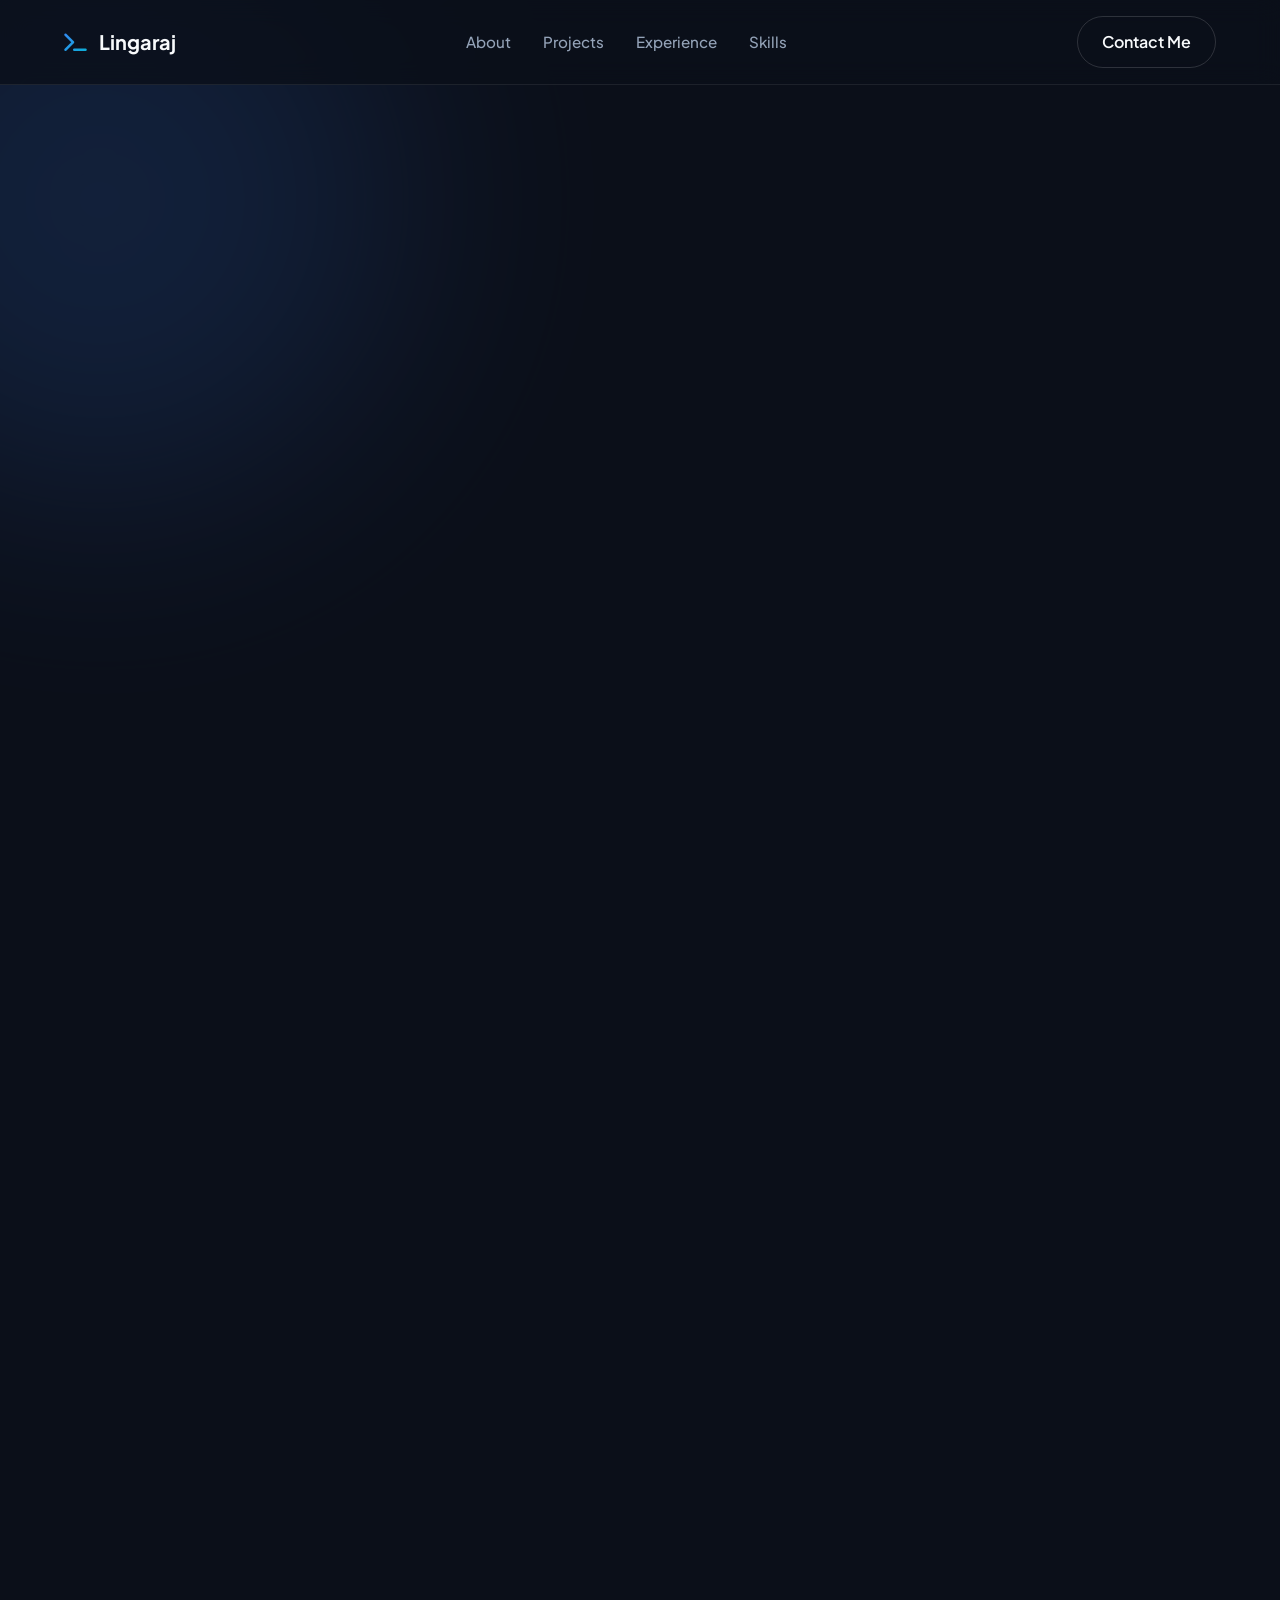
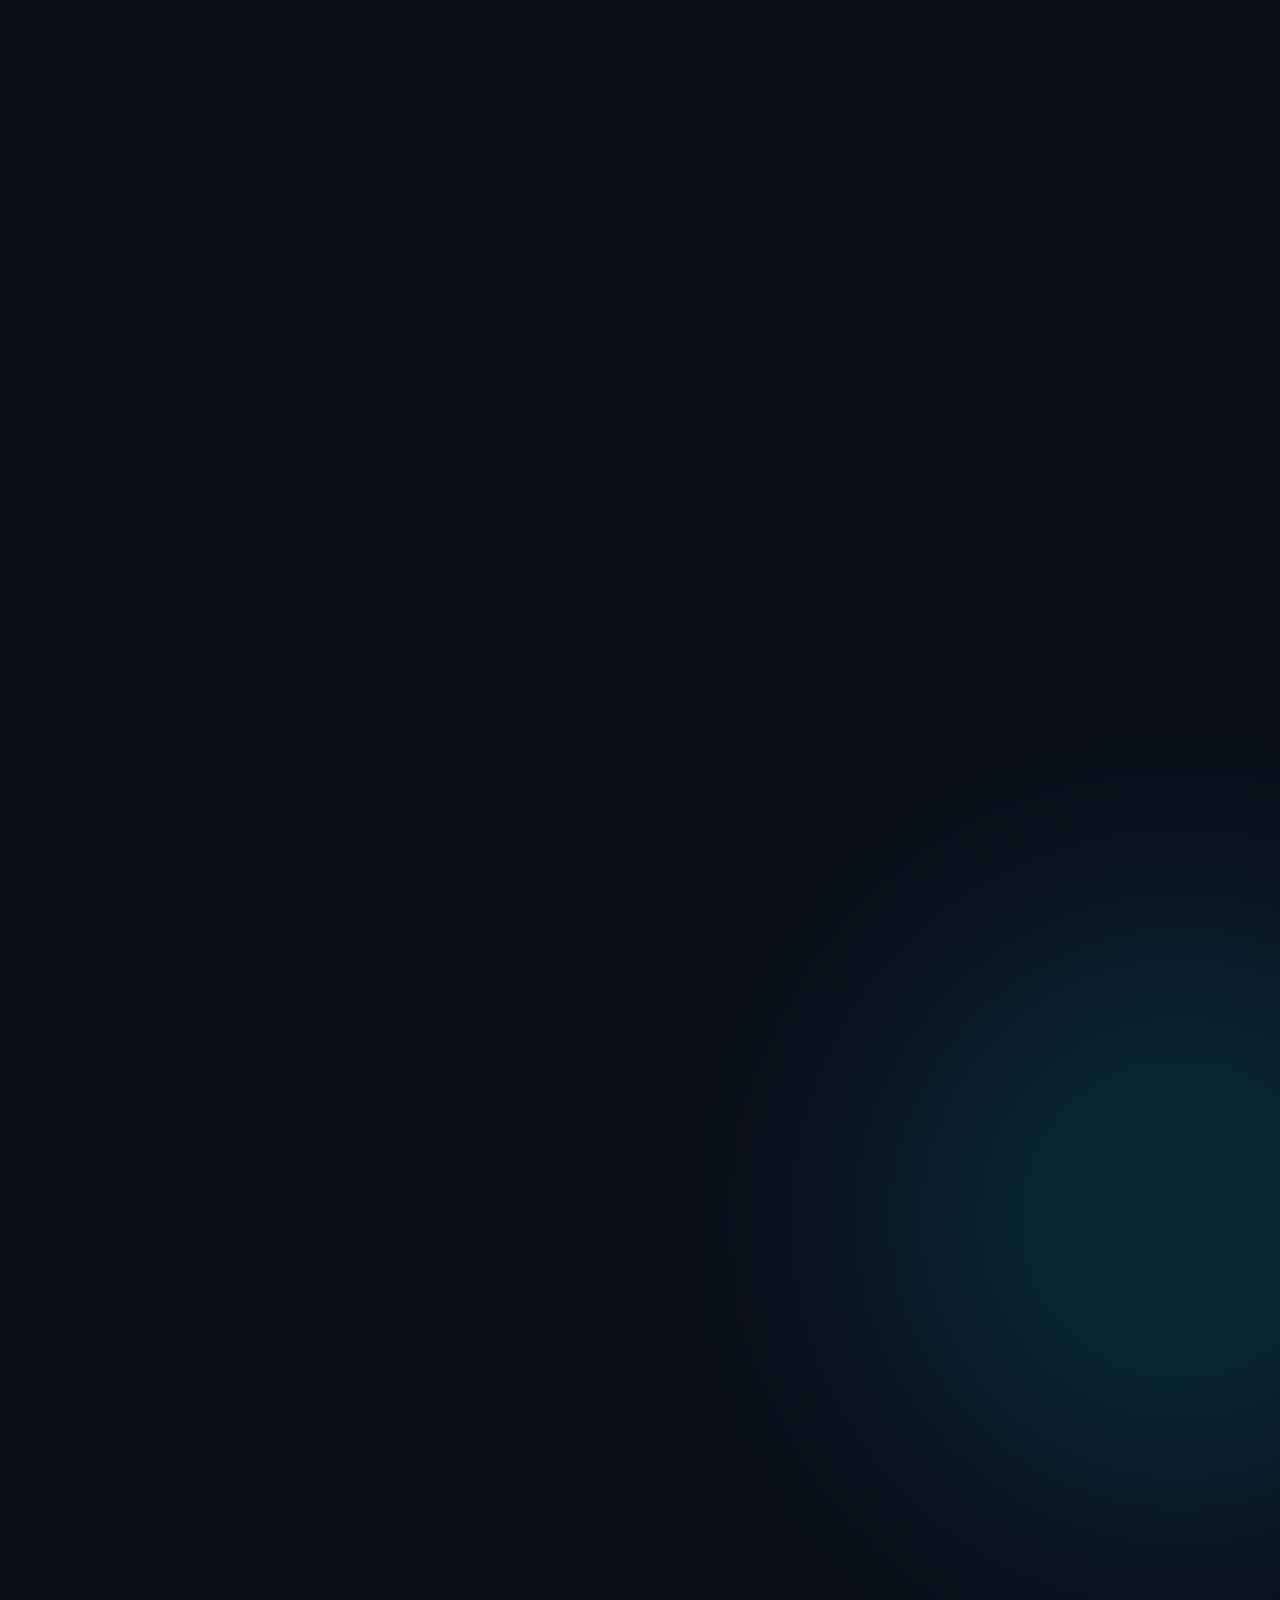
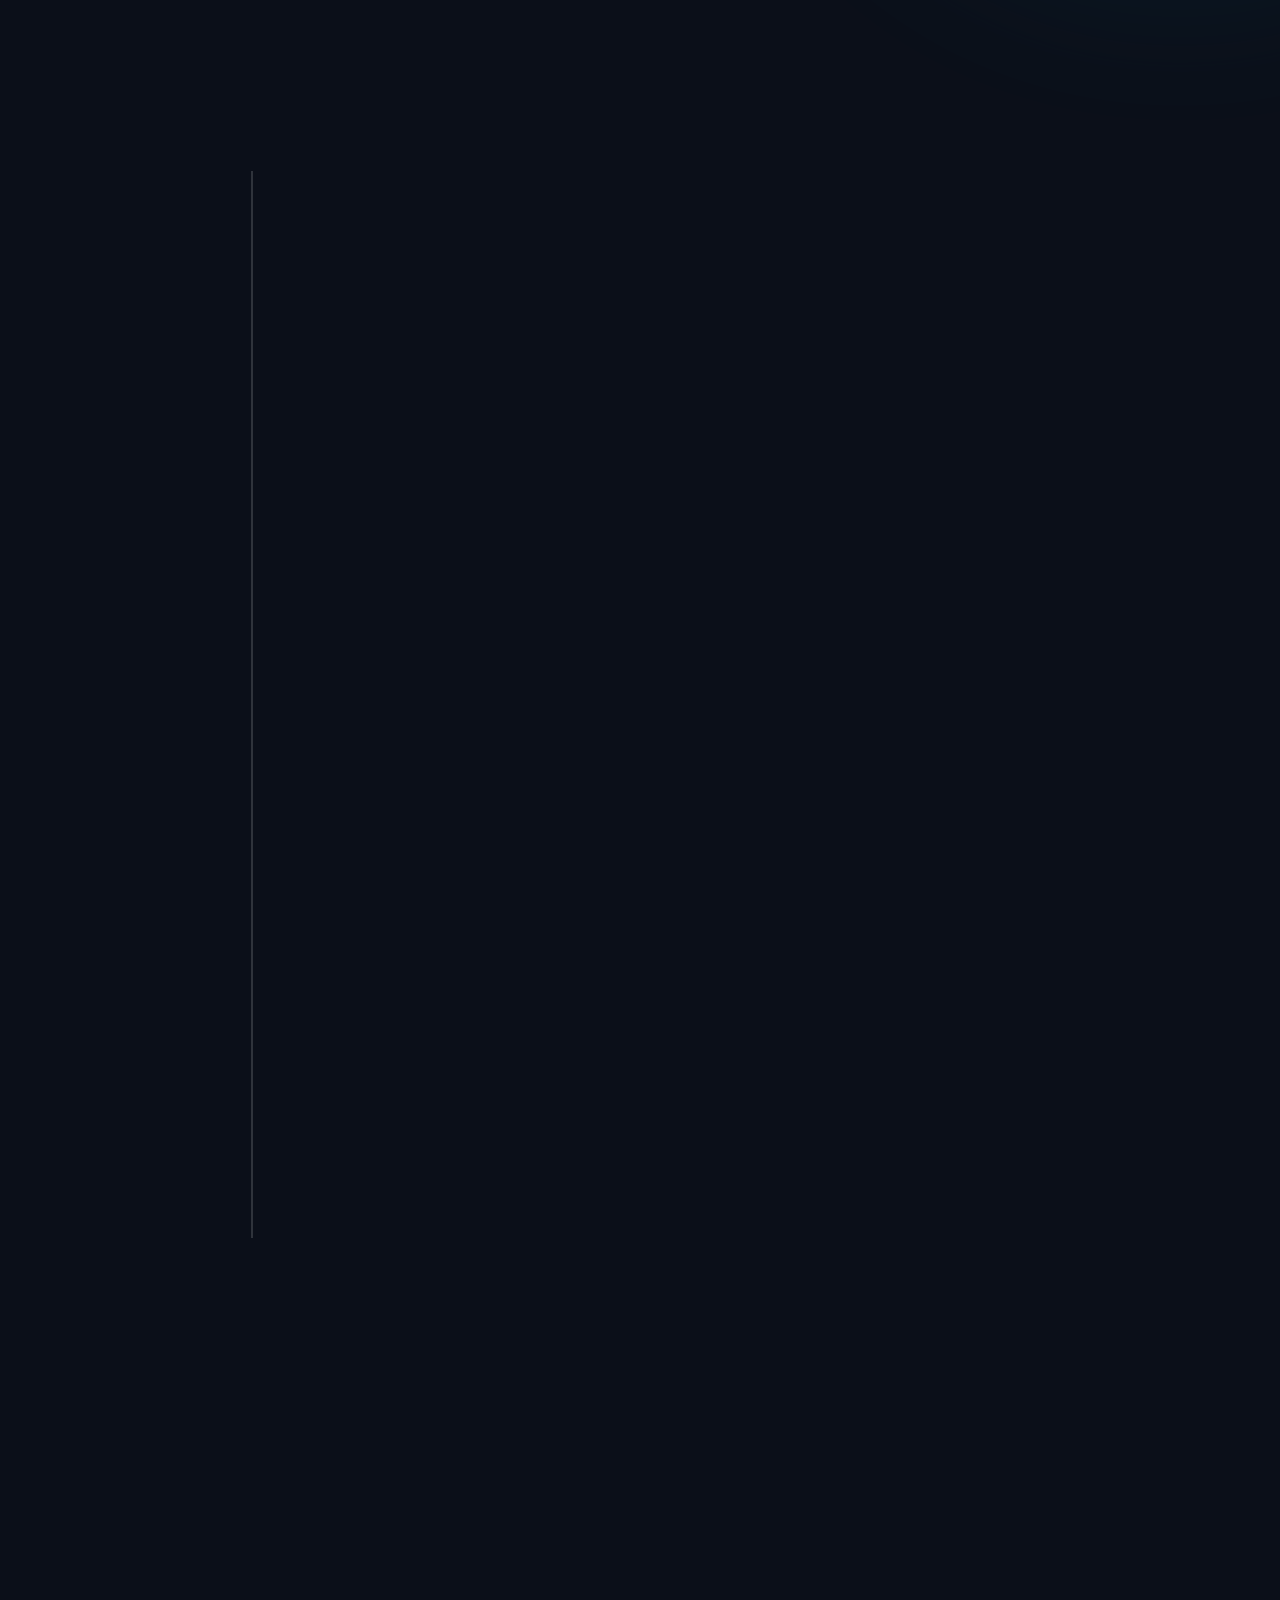
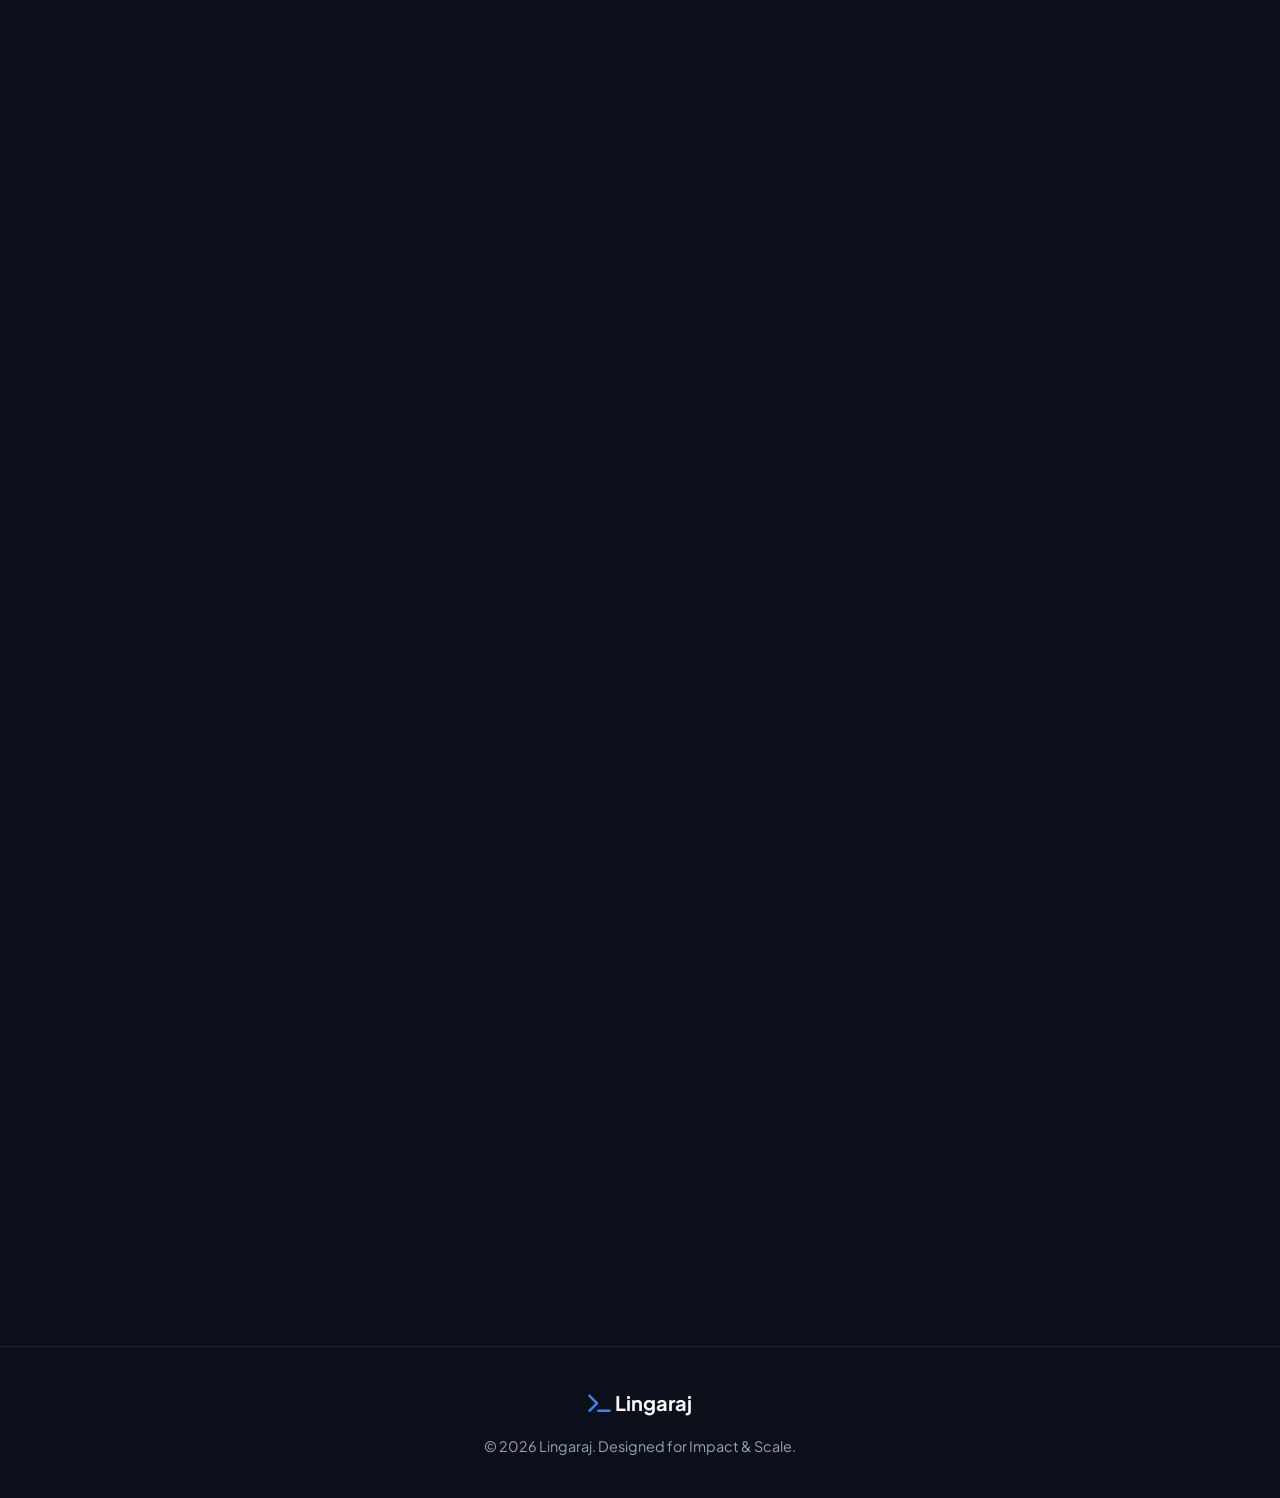
==== commit fe18a639: "Add resume download and hero social links" ====
--- a/index.html
+++ b/index.html
@@ -3,226 +3,320 @@
 <head>
     <meta charset="UTF-8">
     <meta name="viewport" content="width=device-width, initial-scale=1.0">
-    <meta name="description" content="Lingaraj - Senior DevOps Engineer. AWS, Azure, Terraform, Kubernetes.">
-    <title>Lingaraj. Senior DevOps Engineer.</title>
-    <!-- Google Fonts for an Apple-like minimal grotesque sans-serif -->
+    <meta name="description" content="Lingaraj - Senior DevOps Engineer. Expertise in AWS, Azure, Terraform, Kubernetes, and Cloud Security.">
+    <title>Lingaraj | Senior DevOps Engineer</title>
+    <!-- Premium Google Fonts -->
     <link rel="preconnect" href="https://fonts.googleapis.com">
     <link rel="preconnect" href="https://fonts.gstatic.com" crossorigin>
-    <link href="https://fonts.googleapis.com/css2?family=Inter:wght@400;500;600;700&display=swap" rel="stylesheet">
-    <!-- FontAwesome for standard minimal icons -->
+    <link href="https://fonts.googleapis.com/css2?family=Plus+Jakarta+Sans:wght@400;500;600;700;800&family=JetBrains+Mono:wght@400;500&display=swap" rel="stylesheet">
+    <!-- FontAwesome -->
     <link rel="stylesheet" href="https://cdnjs.cloudflare.com/ajax/libs/font-awesome/6.4.0/css/all.min.css">
     <link rel="stylesheet" href="style.css">
 </head>
 <body>
 
-    <!-- Minimalist Dark Nav Bar -->
-    <nav class="global-nav">
-        <div class="nav-content">
-            <a href="#" class="nav-logo">Lingaraj.</a>
-            <div class="nav-links">
-                <a href="#overview">Overview</a>
-                <a href="#expertise">Expertise</a>
+    <!-- Ambient Glowing Background -->
+    <div class="ambient-glow glow-1"></div>
+    <div class="ambient-glow glow-2"></div>
+    
+    <!-- Navigation -->
+    <header class="navbar">
+        <div class="container nav-wrapper">
+            <a href="#" class="brand">
+                <span class="icon"><i class="fas fa-terminal"></i></span>
+                <span class="name">Lingaraj</span>
+            </a>
+            <nav class="nav-links">
+                <a href="#about">About</a>
+                <a href="#projects">Projects</a>
                 <a href="#experience">Experience</a>
-                <a href="#projects">Projects</a>
-            </div>
-            <a href="mailto:lingarajjayli@gmail.com" class="nav-cta">Hire</a>
+                <a href="#skills">Skills</a>
+            </nav>
+            <a href="mailto:lingarajjayli@gmail.com" class="btn-outline">Contact Me</a>
+            <button class="mobile-menu-toggle"><i class="fas fa-bars"></i></button>
         </div>
-    </nav>
-
-    <!-- Sub Nav if needed, keeping it ultra clean -->
-    <div class="local-nav">
-        <div class="local-nav-content">
-            <span class="local-title">Senior DevOps Engineer</span>
-        </div>
-    </div>
-
-    <!-- Hero Section: High impact, large text, centered -->
-    <section class="section hero-section dark-theme">
-        <div class="hero-content reveal-up">
-            <h1 class="headline">Cloud. Automated.</h1>
-            <h2 class="subheadline">Architecting secure, scalable infrastructure for the modern web.</h2>
-            <p class="hero-intro">I am Lingaraj, a Senior DevOps Engineer based in Bengaluru. With over 6 years of experience, I specialize in Multi-Cloud Infrastructure (AWS & Azure), Kubernetes, and CI/CD Automation.</p>
-            <div class="cta-group">
-                <a href="#projects" class="btn-primary">View Projects</a>
-                <a href="#overview" class="link-secondary">Learn more <i class="fas fa-chevron-right"></i></a>
-            </div>
-        </div>
-    </section>
-
-    <!-- Overview Section: Clean White Background, large bold statements -->
-    <section id="overview" class="section light-theme padding-large">
-        <div class="content-container">
-            <div class="text-center reveal-up">
-                <h2 class="section-headline">6+ Years of Excellence.</h2>
-                <h3 class="section-subheadline text-gray">Operational toil reduced to zero.</h3>
-            </div>
-            
-            <div class="stats-grid">
-                <div class="stat-card reveal-up" style="transition-delay: 0s;">
-                    <div class="stat-number">80+</div>
-                    <div class="stat-label">Databases Migrated</div>
-                    <p class="stat-desc">Zero data loss across complex AWS & Azure enterprise environments.</p>
-                </div>
-                <div class="stat-card reveal-up" style="transition-delay: 0.1s;">
-                    <div class="stat-number">90%</div>
-                    <div class="stat-label">Toil Reduction</div>
-                    <p class="stat-desc">Through rigorous automation of cloud account onboarding and provisioning.</p>
-                </div>
-                <div class="stat-card reveal-up" style="transition-delay: 0.2s;">
-                    <div class="stat-number">30%</div>
-                    <div class="stat-label">Cost Optimization</div>
-                    <p class="stat-desc">Driving down organizational cloud spend through right-sizing and architecture.</p>
-                </div>
-            </div>
-        </div>
-    </section>
-
-    <!-- Expertise Section: Apple Grid Style -->
-    <section id="expertise" class="section gray-theme padding-large">
-        <div class="content-container">
-            <div class="text-center reveal-up">
-                <h2 class="section-headline">Pro capability.<br> Built right in.</h2>
-            </div>
-            
-            <div class="bento-grid">
-                <!-- Large Feature -->
-                <div class="bento-item span-2 dark-card reveal-up">
-                    <div class="bento-text">
-                        <h3>Infrastructure as Code</h3>
-                        <p>Terraform modules, remote state, and Ansible playbooks for reproducible, version-controlled cloud architecture.</p>
-                    </div>
-                </div>
-
-                <!-- Small Feature -->
-                <div class="bento-item light-card reveal-up">
-                    <div class="bento-text">
-                        <h3>Multi-Cloud</h3>
-                        <p>Deep expertise in AWS and Azure networking, compute, and serverless.</p>
+    </header>
+
+    <main>
+        <!-- Hero Section -->
+        <section id="hero" class="hero section">
+            <div class="container hero-container">
+                <div class="hero-content reveal">
+                    <div class="badge">Available for new opportunities</div>
+                    <h1 class="hero-title">Architecting the <span class="gradient-text">Future</span> of Cloud Infrastructure.</h1>
+                    <p class="hero-subtitle">
+                        I am a <strong>Senior DevOps Engineer</strong> specializing in designing, building, and securing enterprise-grade multi-cloud environments. From provisioning infrastructure from scratch to orchestrating massive database migrations and resolving complex cloud bottlenecks, I transform operational friction into scalable automation.
+                    </p>
+                    <div class="hero-buttons">
+                        <a href="resume.pdf" download="Lingaraj-DevOps-Resume.pdf" class="btn-primary">
+                            <i class="fas fa-file-pdf"></i> Download Resume
+                        </a>
+                        <a href="#projects" class="btn-secondary">Explore Work</a>
+                    </div>
+                    
+                    <div class="social-links-hero">
+                        <a href="https://linkedin.com/in/lingarajjayli" target="_blank" aria-label="LinkedIn"><i class="fab fa-linkedin"></i></a>
+                        <a href="https://github.com/lingarajjayli" target="_blank" aria-label="GitHub"><i class="fab fa-github"></i></a>
+                        <a href="mailto:lingarajjayli@gmail.com" aria-label="Email"><i class="fas fa-envelope"></i></a>
                     </div>
                 </div>
                 
-                <!-- Small Feature -->
-                <div class="bento-item light-card reveal-up">
-                    <div class="bento-text">
-                        <h3>Kubernetes</h3>
-                        <p>EKS cluster provisioning, Helm charts, and container lifecycle orchestration.</p>
-                    </div>
-                </div>
-
-                <!-- Large Feature -->
-                <div class="bento-item span-2 dark-card reveal-up">
-                    <div class="bento-text">
-                        <h3>CI/CD Mastery</h3>
-                        <p>GitLab CI, Jenkins, and GitHub Actions. Automated testing, security scanning, and deployment pipelines bridging code to production seamlessly.</p>
-                    </div>
-                </div>
-            </div>
-        </div>
-    </section>
-
-    <!-- Projects Section: Full width feature strips -->
-    <section id="projects" class="section light-theme padding-large">
-        <div class="content-container">
-            <div class="text-center reveal-up">
-                <h2 class="section-headline">Mission-critical work.</h2>
-                <h3 class="section-subheadline text-gray">Built for scale, secured by design.</h3>
-            </div>
-
-            <div class="project-feature reveal-up">
-                <div class="project-info">
-                    <span class="eyebrow">Automation</span>
-                    <h3>Multi-Cloud Account Onboarding</h3>
-                    <p>Designed Terraform modules acting as AWS and Azure vending machines. Provisioned accounts, integrated Security Hub & GuardDuty across 25+ regions, reducing setup from days to minutes.</p>
-                </div>
-                <div class="project-visual bg-gray">
-                    <i class="fas fa-server large-icon"></i>
-                </div>
-            </div>
-
-            <div class="project-feature reverse reveal-up">
-                <div class="project-info">
-                    <span class="eyebrow">Database Migration</span>
-                    <h3>Enterprise DB Migration Tooling</h3>
-                    <p>Orchestrated the architectural framework to migrate 80+ enterprise databases using AWS DMS and Azure DMS. Built Parquet endpoints and CDC pipelines for zero-downtime synchronization.</p>
-                </div>
-                <div class="project-visual bg-dark text-white">
-                    <i class="fas fa-database large-icon"></i>
-                </div>
-            </div>
-
-            <div class="project-feature reveal-up">
-                <div class="project-info">
-                    <span class="eyebrow">Compliance</span>
-                    <h3>SOC 1/2 & IRAP Guardrails</h3>
-                    <p>Enforced ISM controls and automated security auditing across 50+ cloud accounts. Resolved over 100+ Lacework incidents and instituted strict MFA and IAM least-privilege standards.</p>
-                </div>
-                <div class="project-visual bg-gray">
-                    <i class="fas fa-shield-halved large-icon"></i>
-                </div>
-            </div>
-        </div>
-    </section>
-
-    <!-- Experience Timeline: Apple-esque clean typography -->
-    <section id="experience" class="section dark-theme padding-large center-text">
-        <div class="content-container max-width-small">
-            <h2 class="section-headline reveal-up">Five years of momentum.</h2>
-            
-            <div class="list-timeline reveal-up">
-                <div class="list-item">
-                    <div class="list-year">2024–Present</div>
-                    <div class="list-content">
-                        <h4>Senior DevOps Engineer</h4>
-                        <h5>Saviynt India Pvt Ltd</h5>
-                        <p>Leading large-scale DB migrations, SOC 1/2 compliance implementations, and AWS/Azure automation.</p>
-                    </div>
-                </div>
-                
-                <div class="list-item">
-                    <div class="list-year">2021–2024</div>
-                    <div class="list-content">
-                        <h4>Senior DevOps Engineer</h4>
-                        <h5>Opulence Techno Soft Pvt Ltd</h5>
-                        <p>Owned Docker/Kubernetes CI/CD platforms, Jenkins pipelines, and Datadog enterprise monitoring strategies.</p>
-                    </div>
-                </div>
-
-                <div class="list-item">
-                    <div class="list-year">2019–2021</div>
-                    <div class="list-content">
-                        <h4>DevOps Engineer</h4>
-                        <h5>Opulence Techno Soft Pvt Ltd</h5>
-                        <p>Migrated version control infrastructure, operationalized Ansible deployment workflows.</p>
-                    </div>
-                </div>
-
-                <div class="list-item">
-                    <div class="list-year">2018–2019</div>
-                    <div class="list-content">
-                        <h4>Linux System Administrator</h4>
-                        <h5>Opulence Techno Soft Pvt Ltd</h5>
-                        <p>Core server management, backup/recovery protocols, hardware automation.</p>
-                    </div>
-                </div>
-            </div>
-        </div>
-    </section>
-
-    <!-- Footer -->
-    <footer class="global-footer light-theme">
-        <div class="footer-content content-container">
-            <div class="footer-contact">
-                <h3>Let's talk scale.</h3>
-                <div class="contact-links">
-                    <a href="mailto:lingarajjayli@gmail.com">lingarajjayli@gmail.com</a>
-                    <a href="tel:+919482830609">+91-9482830609</a>
-                    <a href="https://linkedin.com/in/lingarajjayli" target="_blank">LinkedIn Profile</a>
-                </div>
-            </div>
-            <div class="footer-divider"></div>
-            <div class="footer-bottom">
-                <p>Copyright © 2026 Lingaraj. Designed for Impact.</p>
-            </div>
+                <!-- Code Snippet Visual -->
+                <div class="hero-visual reveal delay-1">
+                    <div class="code-window">
+                        <div class="window-header">
+                            <div class="dots"><span class="red"></span><span class="yellow"></span><span class="green"></span></div>
+                            <div class="filename">main.tf</div>
+                        </div>
+                        <div class="window-body">
+<pre><code><span class="keyword">module</span> <span class="string">"enterprise_infrastructure"</span> {
+  <span class="keyword">source</span>  = <span class="string">"lingaraj/multi-cloud/aws"</span>
+  <span class="keyword">version</span> = <span class="string">"~> 2.0"</span>
+
+  environment     = <span class="string">"production"</span>
+  multi_region    = <span class="boolean">true</span>
+  enable_dms      = <span class="boolean">true</span>
+  
+  security = {
+    framework = <span class="string">"SOC2_IRAP"</span>
+    lacework  = <span class="boolean">true</span>
+  }
+  
+  <span class="comment"># Automated 80+ enterprise DB migrations</span>
+  <span class="comment"># 90% reduction in manual toil</span>
+}</code></pre>
+                        </div>
+                    </div>
+                </div>
+            </div>
+        </section>
+
+        <!-- Featured Projects Section -->
+        <section id="projects" class="projects section">
+            <div class="container">
+                <div class="section-header reveal">
+                    <h2>Featured <span class="gradient-text">Projects</span> & Impact</h2>
+                    <p>A closer look at the mission-critical systems and architectural transformations I've spearheaded over my career.</p>
+                </div>
+
+                <div class="projects-grid">
+                    
+                    <!-- Project 1: Infra Creation -->
+                    <article class="project-card reveal">
+                        <div class="project-image">
+                            <img src="https://images.unsplash.com/photo-1451187580459-43490279c0fa?q=80&w=800&auto=format&fit=crop" alt="Cloud Infrastructure">
+                        </div>
+                        <div class="project-content">
+                            <div class="tags">
+                                <span>AWS</span><span>Azure</span><span>Terraform</span><span>Networking</span>
+                            </div>
+                            <h3>Infrastructure Creation from Scratch</h3>
+                            <p>Architected and completely provisioned highly scalable, multi-cloud infrastructure spanning AWS and Azure for <strong>Saviynt</strong>. Utilized Terraform for the automated deployment of VPC peering, transit gateways, EKS clusters, and highly available RDS instances, ensuring resilient cross-region topology and reducing provisioning time to mere minutes.</p>
+                        </div>
+                    </article>
+
+                    <!-- Project 2: DMS Migration -->
+                    <article class="project-card reveal delay-1">
+                        <div class="project-image">
+                            <img src="https://images.unsplash.com/photo-1558494949-ef010cbdcc31?q=80&w=800&auto=format&fit=crop" alt="Database Servers">
+                        </div>
+                        <div class="project-content">
+                            <div class="tags">
+                                <span>AWS DMS</span><span>Azure DMS</span><span>MySQL</span><span>CDC</span>
+                            </div>
+                            <h3>Enterprise Database Migration (DMS)</h3>
+                            <p>Engineered the end-to-end migration strategy for over <strong>80 enterprise client databases</strong> utilizing AWS DMS and Azure DMS. I constructed S3 Parquet target endpoints, implemented Change Data Capture (CDC) for real-time synchronization, and ensured absolute data integrity with zero data loss, slashing total migration downtime by 70%.</p>
+                        </div>
+                    </article>
+
+                    <!-- Project 3: Laceworks & SOC2 -->
+                    <article class="project-card reveal">
+                        <div class="project-image">
+                            <img src="https://images.unsplash.com/photo-1550751827-4bd374c3f58b?q=80&w=800&auto=format&fit=crop" alt="Cybersecurity Shield">
+                        </div>
+                        <div class="project-content">
+                            <div class="tags">
+                                <span>Lacework</span><span>SOC 1/2</span><span>IRAP</span><span>CloudTrail</span>
+                            </div>
+                            <h3>Laceworks Security & Compliance Guardrails</h3>
+                            <p>Spearheaded rigorous audit preparations for SOC 1/2 and IRAP standards across 50+ cloud accounts. By integrating <strong>Lacework</strong> for continuous security posture management, I successfully remediated 100+ vulnerabilities, enforced strict IAM least-privilege policies, and implemented automated encryption and CloudTrail monitoring.</p>
+                        </div>
+                    </article>
+
+                    <!-- Project 4: ISPM -->
+                    <article class="project-card reveal delay-1">
+                        <div class="project-image">
+                            <img src="https://images.unsplash.com/photo-1517694712202-14dd9538aa97?q=80&w=800&auto=format&fit=crop" alt="Code on Screen">
+                        </div>
+                        <div class="project-content">
+                            <div class="tags">
+                                <span>CI/CD</span><span>ISPM</span><span>GitLab</span><span>Microservices</span>
+                            </div>
+                            <h3>ISPM Delivery & Automation</h3>
+                            <p>Developed robust continuous integration and continuous deployment pipelines for mission-critical Information Security & Privacy Management (ISPM) applications. This transition automated unit testing, standardized Docker container builds, and guaranteed secure, immutable releases into the production environment.</p>
+                        </div>
+                    </article>
+
+                    <!-- Project 5: Troubleshooting -->
+                    <article class="project-card reveal full-width">
+                        <div class="project-image">
+                            <img src="https://images.unsplash.com/photo-1544197150-b99a580bb7a8?q=80&w=1200&auto=format&fit=crop" alt="Network Cables">
+                        </div>
+                        <div class="project-content flex-row">
+                            <div class="content-left">
+                                <div class="tags">
+                                    <span>Cloud Networking</span><span>VPC</span><span>Routing</span><span>Troubleshooting</span>
+                                </div>
+                                <h3>Complex Cloud Troubleshooting & Networking</h3>
+                            </div>
+                            <div class="content-right">
+                                <p>Routinely acted as the escalation point for complex cloud anomalies. I diagnosed and resolved intricate network connectivity bottlenecks occurring between QA subnets and production databases. By restructuring Network ACLs, optimizing complex routing tables, and establishing secure Site-to-Site VPNs, I eliminated network latency and fortified data transit security across hybrid cloud setups.</p>
+                            </div>
+                        </div>
+                    </article>
+
+                </div>
+            </div>
+        </section>
+
+        <!-- Experience Timeline -->
+        <section id="experience" class="experience section">
+            <div class="container">
+                <div class="section-header reveal">
+                    <h2>Professional <span class="gradient-text">Journey</span></h2>
+                    <p>Over half a decade of accelerating cloud adoption and operational excellence.</p>
+                </div>
+
+                <div class="timeline">
+                    
+                    <div class="timeline-item reveal">
+                        <div class="timeline-marker"></div>
+                        <div class="timeline-content">
+                            <div class="timeline-header">
+                                <div>
+                                    <h3>Senior DevOps Engineer</h3>
+                                    <h4>Saviynt India Pvt Ltd</h4>
+                                </div>
+                                <span class="date">Jun 2024 - Present</span>
+                            </div>
+                            <p>Driving multi-cloud infrastructure provisioning from scratch, focusing on scalability and security. Key achievements include the orchestration of massive DMS projects for enterprise databases, embedding Lacework for continuous SOC 1/2 compliance scanning, and reducing overall cloud operational toil by 90% via Terraform automation.</p>
+                        </div>
+                    </div>
+
+                    <div class="timeline-item reveal">
+                        <div class="timeline-marker"></div>
+                        <div class="timeline-content">
+                            <div class="timeline-header">
+                                <div>
+                                    <h3>Senior DevOps Engineer</h3>
+                                    <h4>Opulence Techno Soft Pvt Ltd</h4>
+                                </div>
+                                <span class="date">Apr 2021 - Jun 2024</span>
+                            </div>
+                            <p>Owned the CI/CD platform employing Docker, Kubernetes, Jenkins, and Ansible. Engineered deep cloud monitoring infrastructures using Datadog. Streamlined multi-tier application deployments and instituted rigid infrastructure-as-code practices across AWS.</p>
+                        </div>
+                    </div>
+
+                    <div class="timeline-item reveal">
+                        <div class="timeline-marker"></div>
+                        <div class="timeline-content">
+                            <div class="timeline-header">
+                                <div>
+                                    <h3>DevOps Engineer</h3>
+                                    <h4>Opulence Techno Soft Pvt Ltd</h4>
+                                </div>
+                                <span class="date">Dec 2019 - Apr 2021</span>
+                            </div>
+                            <p>Transformed legacy build systems into cohesive automated pipelines. Migrated vast repositories from SVN to Git, configured intricate Jenkins automation servers, and utilized Ansible playbooks to standardize application environments.</p>
+                        </div>
+                    </div>
+
+                    <div class="timeline-item reveal">
+                        <div class="timeline-marker"></div>
+                        <div class="timeline-content">
+                            <div class="timeline-header">
+                                <div>
+                                    <h3>System Admin & Build Engineer</h3>
+                                    <h4>Opulence Techno Soft Pvt Ltd</h4>
+                                </div>
+                                <span class="date">Jan 2018 - Dec 2019</span>
+                            </div>
+                            <p>Maintained Linux server fleets, resolved OS-level anomalies, managed regular backup & disaster recovery protocols, and initiated the company's first steps towards containerization with Docker Swarm.</p>
+                        </div>
+                    </div>
+
+                </div>
+            </div>
+        </section>
+
+        <!-- Detailed Skills Section -->
+        <section id="skills" class="skills section">
+            <div class="container">
+                <div class="section-header reveal">
+                    <h2>Technical <span class="gradient-text">Competencies</span></h2>
+                    <p>A comprehensive overview of the tools and technologies I utilize to build modern infrastructure.</p>
+                </div>
+
+                <div class="skills-grid">
+                    
+                    <div class="skill-card reveal">
+                        <div class="icon-box"><i class="fas fa-cloud"></i></div>
+                        <h3>Cloud Platforms</h3>
+                        <p><strong>AWS:</strong> EC2, S3, RDS, VPC, EKS, CloudWatch, Route53, Security Hub, DMS.</p>
+                        <p><strong>Azure:</strong> Virtual Machines, Key Vault, Azure Monitor, Azure DMS, Virtual Networks.</p>
+                    </div>
+
+                    <div class="skill-card reveal delay-1">
+                        <div class="icon-box"><i class="fas fa-code-branch"></i></div>
+                        <h3>IaC & Automation</h3>
+                        <p><strong>Terraform:</strong> Modules, Remote State Management, Multi-env deployments.</p>
+                        <p><strong>Ansible:</strong> Playbooks, Roles, Configuration standardization.</p>
+                        <p><strong>Scripting:</strong> Bash, Python, Groovy, PowerShell, YAML.</p>
+                    </div>
+
+                    <div class="skill-card reveal">
+                        <div class="icon-box"><i class="fas fa-box-open"></i></div>
+                        <h3>Containers & CI/CD</h3>
+                        <p><strong>Orchestration:</strong> Kubernetes (EKS), Docker, Docker Swarm, Helm.</p>
+                        <p><strong>Pipelines:</strong> GitLab CI/CD, Jenkins, GitHub Actions.</p>
+                        <p><strong>VCS:</strong> Git, GitHub, GitLab, SVN.</p>
+                    </div>
+
+                    <div class="skill-card reveal delay-1">
+                        <div class="icon-box"><i class="fas fa-shield-alt"></i></div>
+                        <h3>Security & Observability</h3>
+                        <p><strong>Monitoring:</strong> Prometheus, Grafana, ELK Stack, Fluentd, Datadog.</p>
+                        <p><strong>Compliance:</strong> SOC 1/2, IRAP, NIST frameworks, IAM Least Privilege.</p>
+                        <p><strong>Tools:</strong> Lacework, CloudTrail, KMS Encryption, MFA Enforcement.</p>
+                    </div>
+
+                </div>
+            </div>
+        </section>
+
+        <!-- Call to Action -->
+        <section class="cta-section section">
+            <div class="container">
+                <div class="cta-box reveal">
+                    <h2>Let's build secure, automated infrastructure.</h2>
+                    <p>I am always open to discussing complex DevOps challenges, automation solutions, or potential career opportunities.</p>
+                    <div class="cta-links">
+                        <a href="mailto:lingarajjayli@gmail.com" class="btn-primary"><i class="fas fa-envelope"></i> lingarajjayli@gmail.com</a>
+                        <a href="https://linkedin.com/in/lingarajjayli" target="_blank" class="btn-secondary"><i class="fab fa-linkedin"></i> LinkedIn</a>
+                        <a href="tel:+919482830609" class="btn-secondary"><i class="fas fa-phone"></i> +91 9482830609</a>
+                    </div>
+                </div>
+            </div>
+        </section>
+
+    </main>
+
+    <footer>
+        <div class="container footer-content">
+            <div class="footer-logo">
+                <span class="icon"><i class="fas fa-terminal"></i></span> Lingaraj
+            </div>
+            <p>&copy; 2026 Lingaraj. Designed for Impact & Scale.</p>
         </div>
     </footer>
 
--- a/style.css
+++ b/style.css
@@ -1,17 +1,28 @@
-/* Apple-inspired Minimalist Design System */
+/* Premium Modern Developer Aesthetic (Vercel/Linear Inspired) */
+
 :root {
-    --color-bg-light: #ffffff;
-    --color-bg-gray: #f5f5f7;
-    --color-bg-dark: #000000;
-    --color-text-dark: #1d1d1f;
-    --color-text-gray: #86868b;
-    --color-text-light: #f5f5f7;
-    --color-blue: #0066cc;
-    --color-blue-hover: #0077ed;
+    --bg-base: #0B0F19; /* Very deep navy/black */
+    --bg-surface: #131B2C; /* Slightly lighter navy for cards */
+    --bg-surface-hover: #1E293B;
     
-    --font-system: 'Inter', -apple-system, BlinkMacSystemFont, "Segoe UI", Roboto, Helvetica, Arial, sans-serif;
+    --text-main: #F8FAFC;
+    --text-muted: #94A3B8;
     
-    --transition-standard: all 0.4s cubic-bezier(0.16, 1, 0.3, 1);
+    --accent-blue: #3B82F6;
+    --accent-cyan: #06B6D4;
+    --accent-gradient: linear-gradient(135deg, #3B82F6 0%, #06B6D4 100%);
+    
+    --border-subtle: rgba(255, 255, 255, 0.08);
+    --border-highlight: rgba(255, 255, 255, 0.15);
+    
+    --font-sans: 'Plus Jakarta Sans', system-ui, -apple-system, sans-serif;
+    --font-mono: 'JetBrains Mono', monospace;
+    
+    --shadow-soft: 0 10px 30px rgba(0, 0, 0, 0.5);
+    --shadow-glow: 0 0 20px rgba(59, 130, 246, 0.3);
+    
+    --radius-md: 12px;
+    --radius-lg: 20px;
 }
 
 * {
@@ -26,417 +37,564 @@
 }
 
 body {
-    font-family: var(--font-system);
-    line-height: 1.47059;
-    font-weight: 400;
-    letter-spacing: -0.022em;
-    color: var(--color-text-dark);
-    background-color: var(--color-bg-light);
+    background-color: var(--bg-base);
+    color: var(--text-main);
+    font-family: var(--font-sans);
+    line-height: 1.6;
+    overflow-x: hidden;
+    position: relative;
     -webkit-font-smoothing: antialiased;
 }
 
-/* Typography Constants */
-.headline {
-    font-size: 56px;
-    line-height: 1.07143;
-    font-weight: 600;
-    letter-spacing: -0.005em;
-    margin-bottom: 8px;
-}
-
-.subheadline {
-    font-size: 28px;
-    line-height: 1.10722;
-    font-weight: 400;
-    letter-spacing: .004em;
-    margin-bottom: 20px;
-}
-
-.section-headline {
-    font-size: 48px;
-    line-height: 1.08349;
-    font-weight: 600;
-    letter-spacing: -0.003em;
-}
-
-.section-subheadline {
-    font-size: 24px;
-    line-height: 1.16667;
-    font-weight: 400;
-    letter-spacing: .009em;
-    margin-top: 10px;
-    margin-bottom: 40px;
-}
-
-.eyebrow {
-    font-size: 14px;
-    line-height: 1.28577;
-    font-weight: 600;
-    letter-spacing: -0.016em;
-    text-transform: uppercase;
-    color: var(--color-text-gray);
-    display: block;
-    margin-bottom: 12px;
-}
-
-.text-gray { color: var(--color-text-gray); }
-.text-white { color: var(--color-text-light); }
-.text-center { text-align: center; }
+/* Ambient Background Glows */
+.ambient-glow {
+    position: absolute;
+    width: 600px;
+    height: 600px;
+    border-radius: 50%;
+    filter: blur(120px);
+    z-index: -1;
+    opacity: 0.15;
+    pointer-events: none;
+}
+.glow-1 {
+    top: -100px;
+    left: -200px;
+    background: #3B82F6;
+}
+.glow-2 {
+    top: 40%;
+    right: -200px;
+    background: #06B6D4;
+}
+
+h1, h2, h3, h4 {
+    color: var(--text-main);
+    line-height: 1.2;
+    font-weight: 700;
+}
+
+p {
+    color: var(--text-muted);
+    font-size: 1.05rem;
+}
 
 a {
     text-decoration: none;
-    color: var(--color-blue);
-    transition: var(--transition-standard);
-}
-
-/* Layout Utilities */
-.content-container {
-    max-width: 1040px;
+    transition: all 0.2s ease;
+}
+
+.gradient-text {
+    background: var(--accent-gradient);
+    -webkit-background-clip: text;
+    -webkit-text-fill-color: transparent;
+    display: inline-block;
+}
+
+.container {
+    max-width: 1200px;
     margin: 0 auto;
-    padding: 0 20px;
-}
-
-.max-width-small {
-    max-width: 800px;
-}
-
-.padding-large {
-    padding: 120px 0;
-}
-
-/* Themes */
-.dark-theme {
-    background-color: var(--color-bg-dark);
-    color: var(--color-text-light);
-}
-.light-theme {
-    background-color: var(--color-bg-light);
-    color: var(--color-text-dark);
-}
-.gray-theme {
-    background-color: var(--color-bg-gray);
-    color: var(--color-text-dark);
-}
-
-.bg-gray { background-color: var(--color-bg-gray); }
-.bg-dark { background-color: var(--color-bg-dark); }
+    padding: 0 24px;
+}
+
+.section {
+    padding: 100px 0;
+}
+
+.section-header {
+    text-align: center;
+    max-width: 700px;
+    margin: 0 auto 60px;
+}
+
+.section-header h2 {
+    font-size: 3rem;
+    margin-bottom: 20px;
+    letter-spacing: -1px;
+}
+
+.section-header p {
+    font-size: 1.125rem;
+}
 
 /* Buttons */
+.btn-primary, .btn-secondary, .btn-outline {
+    display: inline-flex;
+    align-items: center;
+    justify-content: center;
+    gap: 8px;
+    padding: 12px 24px;
+    border-radius: 100px;
+    font-weight: 600;
+    font-size: 1rem;
+    transition: all 0.3s ease;
+    cursor: pointer;
+}
+
 .btn-primary {
-    display: inline-block;
-    background-color: var(--color-text-light);
-    color: var(--color-text-dark);
-    border-radius: 980px;
-    font-size: 15px;
-    line-height: 1.13333;
-    font-weight: 400;
-    letter-spacing: -.016em;
-    padding: 12px 22px;
-    min-width: 28px;
-    text-align: center;
+    background: var(--text-main);
+    color: var(--bg-base);
+    box-shadow: 0 4px 14px rgba(255, 255, 255, 0.1);
 }
 .btn-primary:hover {
-    background-color: #d2d2d7;
-}
-
-.link-secondary {
-    display: inline-flex;
-    align-items: center;
-    gap: 6px;
-    font-size: 17px;
-    line-height: 1.23536;
-    font-weight: 400;
-    letter-spacing: -.022em;
-    color: var(--color-blue);
-}
-.link-secondary:hover { text-decoration: underline; }
-.cta-group {
-    display: flex;
-    gap: 24px;
-    align-items: center;
-    justify-content: center;
-    margin-top: 30px;
-}
-
-/* Navigation - Apple Style Sticky */
-.global-nav {
+    transform: translateY(-2px);
+    box-shadow: 0 6px 20px rgba(255, 255, 255, 0.2);
+}
+
+.btn-secondary {
+    background: var(--bg-surface);
+    color: var(--text-main);
+    border: 1px solid var(--border-subtle);
+}
+.btn-secondary:hover {
+    background: var(--bg-surface-hover);
+    border-color: var(--border-highlight);
+}
+
+.btn-outline {
+    background: transparent;
+    color: var(--text-main);
+    border: 1px solid var(--border-highlight);
+}
+.btn-outline:hover {
+    background: rgba(255,255,255,0.05);
+}
+
+/* Navigation */
+.navbar {
     position: fixed;
     top: 0;
     width: 100%;
-    height: 44px;
-    background: rgba(0,0,0,0.8);
-    backdrop-filter: saturate(180%) blur(20px);
-    -webkit-backdrop-filter: saturate(180%) blur(20px);
-    z-index: 9999;
-}
-.nav-content {
-    max-width: 1000px;
-    margin: 0 auto;
-    height: 100%;
+    z-index: 100;
+    background: rgba(11, 15, 25, 0.8);
+    backdrop-filter: blur(12px);
+    border-bottom: 1px solid var(--border-subtle);
+    padding: 16px 0;
+}
+.nav-wrapper {
     display: flex;
     justify-content: space-between;
     align-items: center;
-    padding: 0 16px;
-}
-.nav-logo {
-    color: #f5f5f7;
-    font-size: 14px;
+}
+.brand {
+    display: flex;
+    align-items: center;
+    gap: 12px;
+    color: var(--text-main);
+    font-weight: 700;
+    font-size: 1.25rem;
+}
+.brand .icon {
+    background: var(--accent-gradient);
+    -webkit-background-clip: text;
+    -webkit-text-fill-color: transparent;
+}
+.nav-links {
+    display: flex;
+    gap: 32px;
+}
+.nav-links a {
+    color: var(--text-muted);
+    font-weight: 500;
+    font-size: 0.95rem;
+}
+.nav-links a:hover {
+    color: var(--text-main);
+}
+.mobile-menu-toggle {
+    display: none;
+    background: none;
+    border: none;
+    color: var(--text-main);
+    font-size: 1.5rem;
+    cursor: pointer;
+}
+
+/* Hero Section */
+.hero {
+    padding-top: 160px;
+    padding-bottom: 80px;
+}
+.hero-container {
+    display: grid;
+    grid-template-columns: 1fr 1fr;
+    gap: 60px;
+    align-items: center;
+}
+.badge {
+    display: inline-block;
+    padding: 6px 14px;
+    background: rgba(6, 182, 212, 0.1);
+    color: var(--accent-cyan);
+    border: 1px solid rgba(6, 182, 212, 0.2);
+    border-radius: 100px;
+    font-size: 0.85rem;
     font-weight: 600;
-    letter-spacing: -0.01em;
-}
-.nav-links {
-    display: flex;
-    gap: 30px;
-}
-.nav-links a {
-    color: #f5f5f7;
-    opacity: 0.8;
-    font-size: 12px;
-    line-height: 3.66667;
-    font-weight: 400;
-    letter-spacing: -.01em;
-}
-.nav-links a:hover { opacity: 1; }
-.nav-cta {
-    background: #f5f5f7;
-    color: #000;
-    font-size: 11px;
-    padding: 4px 10px;
-    border-radius: 980px;
-    font-weight: 500;
-}
-
-.local-nav {
-    margin-top: 44px;
-    height: 52px;
-    border-bottom: 1px solid #d2d2d7;
-    background: rgba(255,255,255,0.8);
-    backdrop-filter: saturate(180%) blur(20px);
-    -webkit-backdrop-filter: saturate(180%) blur(20px);
-    position: sticky;
-    top: 44px;
-    z-index: 9998;
-}
-.local-nav-content {
-    max-width: 1040px;
-    margin: 0 auto;
-    height: 100%;
-    display: flex;
-    align-items: center;
-    padding: 0 20px;
-}
-.local-title {
-    font-size: 21px;
-    line-height: 1.14286;
+    margin-bottom: 24px;
+}
+.hero-title {
+    font-size: 4rem;
+    letter-spacing: -1.5px;
+    margin-bottom: 24px;
+}
+.hero-subtitle {
+    font-size: 1.25rem;
+    margin-bottom: 32px;
+    max-width: 540px;
+}
+.hero-subtitle strong {
+    color: var(--text-main);
     font-weight: 600;
-    letter-spacing: .011em;
-    color: var(--color-text-dark);
-}
-
-/* Hero Section */
-.hero-section {
-    Height: calc(100vh - 96px);
-    min-height: 600px;
-    display: flex;
-    align-items: center;
-    justify-content: center;
-    text-align: center;
-}
-.hero-intro {
-    font-size: 21px;
-    line-height: 1.381;
-    font-weight: 400;
-    letter-spacing: .011em;
-    color: var(--color-text-gray);
-    max-width: 700px;
-    margin: 20px auto 0;
-}
-
-/* Stats Grid */
-.stats-grid {
-    display: grid;
-    grid-template-columns: repeat(3, 1fr);
-    gap: 40px;
-    margin-top: 60px;
-}
-.stat-card {
-    text-align: center;
-}
-.stat-number {
-    font-size: 72px;
-    line-height: 1.05556;
-    font-weight: 600;
-    letter-spacing: -.012em;
-    margin-bottom: 5px;
-}
-.stat-label {
-    font-size: 19px;
-    line-height: 1.21053;
-    font-weight: 600;
-    letter-spacing: .012em;
-    margin-bottom: 8px;
-}
-.stat-desc {
-    font-size: 14px;
-    color: var(--color-text-gray);
-}
-
-/* Bento Grid */
-.bento-grid {
+}
+.hero-buttons {
+    display: flex;
+    gap: 16px;
+    margin-bottom: 24px;
+}
+
+.social-links-hero {
+    display: flex;
+    gap: 20px;
+}
+
+.social-links-hero a {
+    color: var(--text-muted);
+    font-size: 1.5rem;
+    transition: all 0.3s ease;
+}
+
+.social-links-hero a:hover {
+    color: var(--accent-cyan);
+    transform: translateY(-2px);
+}
+
+/* Code Window Visual */
+.code-window {
+    background: #000;
+    border: 1px solid var(--border-highlight);
+    border-radius: var(--radius-md);
+    overflow: hidden;
+    box-shadow: var(--shadow-soft), var(--shadow-glow);
+}
+.window-header {
+    background: var(--bg-surface);
+    padding: 12px 16px;
+    display: flex;
+    align-items: center;
+    border-bottom: 1px solid var(--border-subtle);
+}
+.dots {
+    display: flex;
+    gap: 8px;
+}
+.dots span {
+    width: 12px;
+    height: 12px;
+    border-radius: 50%;
+}
+.dots .red { background: #FF5F56; }
+.dots .yellow { background: #FFBD2E; }
+.dots .green { background: #27C93F; }
+.filename {
+    margin-left: 20px;
+    color: var(--text-muted);
+    font-family: var(--font-mono);
+    font-size: 0.85rem;
+}
+.window-body {
+    padding: 24px;
+    overflow-x: auto;
+}
+pre {
+    margin: 0;
+}
+code {
+    font-family: var(--font-mono);
+    font-size: 0.9rem;
+    line-height: 1.5;
+    color: #E2E8F0;
+}
+code .keyword { color: #F87171; }
+code .string { color: #34D399; }
+code .boolean { color: #60A5FA; }
+code .comment { color: #64748B; font-style: italic; }
+
+/* Rich Projects UI */
+.projects-grid {
     display: grid;
     grid-template-columns: repeat(2, 1fr);
-    grid-auto-rows: minmax(300px, auto);
-    gap: 20px;
-    margin-top: 40px;
-}
-.bento-item {
-    border-radius: 28px;
-    padding: 40px;
+    gap: 32px;
+}
+.project-card {
+    background: var(--bg-surface);
+    border: 1px solid var(--border-subtle);
+    border-radius: var(--radius-lg);
+    overflow: hidden;
+    transition: all 0.3s ease;
     display: flex;
     flex-direction: column;
-    justify-content: flex-end;
-    background-size: cover;
-    background-position: center;
-}
-.span-2 { grid-column: span 2; }
-.dark-card { background-color: var(--color-bg-dark); color: white; }
-.light-card { background-color: white; border: 1px solid #d2d2d7; }
-
-.bento-text h3 {
-    font-size: 24px;
+}
+.project-card:hover {
+    transform: translateY(-6px);
+    border-color: var(--border-highlight);
+    box-shadow: 0 20px 40px rgba(0,0,0,0.6);
+}
+.full-width {
+    grid-column: span 2;
+}
+.project-image {
+    height: 240px;
+    overflow: hidden;
+    position: relative;
+}
+.full-width .project-image {
+    height: 300px;
+}
+.project-image img {
+    width: 100%;
+    height: 100%;
+    object-fit: cover;
+    transition: transform 0.5s ease;
+    opacity: 0.85;
+}
+.project-card:hover .project-image img {
+    transform: scale(1.05);
+    opacity: 1;
+}
+.project-image::after {
+    content: '';
+    position: absolute;
+    inset: 0;
+    background: linear-gradient(to bottom, transparent, var(--bg-surface));
+}
+.project-content {
+    padding: 32px;
+    flex-grow: 1;
+    display: flex;
+    flex-direction: column;
+}
+.flex-row {
+    display: grid;
+    grid-template-columns: 1fr 1fr;
+    gap: 40px;
+    align-items: center;
+}
+.tags {
+    display: flex;
+    flex-wrap: wrap;
+    gap: 8px;
+    margin-bottom: 20px;
+}
+.tags span {
+    background: rgba(255, 255, 255, 0.05);
+    border: 1px solid rgba(255, 255, 255, 0.1);
+    padding: 4px 10px;
+    border-radius: 6px;
+    font-family: var(--font-mono);
+    font-size: 0.75rem;
+    color: var(--accent-cyan);
+}
+.project-card h3 {
+    font-size: 1.75rem;
+    margin-bottom: 16px;
+}
+.project-card p {
+    font-size: 1.05rem;
+}
+
+/* Experience Timeline */
+.timeline {
+    position: relative;
+    max-width: 800px;
+    margin: 0 auto;
+}
+.timeline::before {
+    content: '';
+    position: absolute;
+    left: 11px;
+    top: 0;
+    bottom: 0;
+    width: 2px;
+    background: var(--border-highlight);
+}
+.timeline-item {
+    position: relative;
+    padding-left: 50px;
+    margin-bottom: 40px;
+}
+.timeline-item:last-child {
+    margin-bottom: 0;
+}
+.timeline-marker {
+    position: absolute;
+    left: 0;
+    top: 6px;
+    width: 24px;
+    height: 24px;
+    border-radius: 50%;
+    background: var(--bg-base);
+    border: 4px solid var(--accent-blue);
+    box-shadow: 0 0 10px rgba(59, 130, 246, 0.5);
+}
+.timeline-content {
+    background: var(--bg-surface);
+    border: 1px solid var(--border-subtle);
+    padding: 32px;
+    border-radius: var(--radius-md);
+    transition: transform 0.3s ease;
+}
+.timeline-content:hover {
+    border-color: var(--border-highlight);
+    transform: translateX(5px);
+}
+.timeline-header {
+    display: flex;
+    justify-content: space-between;
+    align-items: flex-start;
+    margin-bottom: 16px;
+    flex-wrap: wrap;
+    gap: 12px;
+}
+.timeline-header h3 {
+    font-size: 1.5rem;
+    color: var(--text-main);
+    margin-bottom: 4px;
+}
+.timeline-header h4 {
+    font-size: 1.1rem;
+    color: var(--accent-cyan);
+    font-weight: 500;
+}
+.timeline-header .date {
+    font-family: var(--font-mono);
+    color: var(--text-muted);
+    font-size: 0.9rem;
+    background: rgba(255,255,255,0.05);
+    padding: 4px 12px;
+    border-radius: 100px;
+}
+
+/* Detailed Skills Grid */
+.skills-grid {
+    display: grid;
+    grid-template-columns: repeat(2, 1fr);
+    gap: 24px;
+}
+.skill-card {
+    background: var(--bg-surface);
+    border: 1px solid var(--border-subtle);
+    padding: 32px;
+    border-radius: var(--radius-md);
+    transition: all 0.3s ease;
+}
+.skill-card:hover {
+    border-color: var(--border-highlight);
+    background: var(--bg-surface-hover);
+}
+.skill-card .icon-box {
+    width: 54px;
+    height: 54px;
+    border-radius: 12px;
+    background: rgba(59, 130, 246, 0.1);
+    color: var(--accent-blue);
+    display: flex;
+    align-items: center;
+    justify-content: center;
+    font-size: 1.5rem;
+    margin-bottom: 24px;
+}
+.skill-card h3 {
+    font-size: 1.25rem;
+    margin-bottom: 16px;
+}
+.skill-card p {
+    font-size: 0.95rem;
     margin-bottom: 12px;
-}
-.bento-text p {
-    font-size: 17px;
-    color: var(--color-text-gray);
-}
-
-/* Project Features */
-.project-feature {
-    display: flex;
-    align-items: stretch;
-    gap: 40px;
-    margin-bottom: 60px;
-    min-height: 400px;
-}
-.project-feature.reverse {
-    flex-direction: row-reverse;
-}
-.project-info {
-    flex: 1;
+    color: var(--text-muted);
+}
+.skill-card strong {
+    color: var(--text-main);
+    font-weight: 600;
+}
+
+/* CTA Section */
+.cta-box {
+    background: linear-gradient(180deg, var(--bg-surface) 0%, rgba(19, 27, 44, 0.5) 100%);
+    border: 1px solid var(--border-highlight);
+    border-radius: var(--radius-lg);
+    padding: 80px 40px;
+    text-align: center;
+}
+.cta-box h2 {
+    font-size: 2.5rem;
+    margin-bottom: 20px;
+}
+.cta-box p {
+    font-size: 1.125rem;
+    max-width: 600px;
+    margin: 0 auto 40px;
+}
+.cta-links {
+    display: flex;
+    justify-content: center;
+    gap: 16px;
+    flex-wrap: wrap;
+}
+
+/* Footer */
+footer {
+    border-top: 1px solid var(--border-subtle);
+    padding: 40px 0;
+    text-align: center;
+}
+.footer-content {
     display: flex;
     flex-direction: column;
-    justify-content: center;
-}
-.project-info h3 {
-    font-size: 40px;
-    line-height: 1.1;
-    font-weight: 600;
-    letter-spacing: 0em;
-    margin-bottom: 20px;
-}
-.project-info p {
-    font-size: 19px;
-    color: var(--color-text-gray);
-}
-.project-visual {
-    flex: 1;
-    border-radius: 28px;
-    display: flex;
-    align-items: center;
-    justify-content: center;
-}
-.large-icon {
-    font-size: 100px;
-    opacity: 0.1;
-}
-
-/* Timeline List */
-.list-timeline {
-    margin-top: 60px;
-    text-align: left;
-}
-.list-item {
-    display: flex;
-    gap: 40px;
-    border-top: 1px solid #424245;
-    padding: 30px 0;
-}
-.list-year {
-    font-size: 19px;
-    font-weight: 600;
-    flex: 0 0 120px;
-    color: var(--color-text-gray);
-}
-.list-content h4 {
-    font-size: 24px;
-    margin-bottom: 4px;
-}
-.list-content h5 {
-    font-size: 17px;
-    color: var(--color-blue);
-    margin-bottom: 12px;
-}
-.list-content p {
-    font-size: 17px;
-    color: var(--color-text-gray);
-}
-
-/* Footer */
-.global-footer {
-    border-top: 1px solid #d2d2d7;
-    padding: 40px 0;
-}
-.footer-contact h3 {
-    font-size: 32px;
-    margin-bottom: 20px;
-}
-.contact-links {
-    display: flex;
-    gap: 20px;
-    margin-bottom: 40px;
-}
-.contact-links a {
-    font-size: 17px;
-}
-.footer-divider {
-    height: 1px;
-    background: #d2d2d7;
-    margin-bottom: 20px;
-}
-.footer-bottom p {
-    font-size: 12px;
-    color: var(--color-text-gray);
-}
-
-/* Animation Utilities */
-.reveal-up {
+    align-items: center;
+    gap: 16px;
+}
+.footer-logo {
+    font-size: 1.25rem;
+    font-weight: 700;
+}
+.footer-logo .icon {
+    color: var(--accent-blue);
+}
+footer p {
+    font-size: 0.9rem;
+}
+
+/* Animations */
+.reveal {
     opacity: 0;
-    transform: translateY(40px);
-    transition: opacity 1s cubic-bezier(0.16, 1, 0.3, 1), transform 1s cubic-bezier(0.16, 1, 0.3, 1);
-}
-.reveal-up.active {
+    transform: translateY(30px);
+    transition: opacity 0.8s ease, transform 0.8s ease;
+}
+.reveal.active {
     opacity: 1;
     transform: translateY(0);
 }
-
-/* Responsiveness */
-@media screen and (max-width: 834px) {
-    .headline { font-size: 40px; }
-    .subheadline { font-size: 24px; }
-    .section-headline { font-size: 32px; }
-    .hero-section { height: auto; padding: 100px 20px; }
-    
-    .stats-grid { grid-template-columns: 1fr; gap: 30px; }
-    .bento-grid { grid-template-columns: 1fr; }
-    .span-2 { grid-column: span 1; }
-    
-    .project-feature { flex-direction: column-reverse; min-height: auto; }
-    .project-feature.reverse { flex-direction: column-reverse; }
-    .project-visual { padding: 60px 0; }
-    
-    .list-item { flex-direction: column; gap: 10px; }
-    .list-year { flex: 0 0 auto; }
-    
+.delay-1 {
+    transition-delay: 0.2s;
+}
+
+/* Responsive */
+@media screen and (max-width: 968px) {
+    .hero-container { grid-template-columns: 1fr; }
+    .hero-title { font-size: 3rem; }
     .nav-links { display: none; }
-}
+    .mobile-menu-toggle { display: block; }
+    .projects-grid { grid-template-columns: 1fr; }
+    .full-width { grid-column: auto; }
+    .flex-row { grid-template-columns: 1fr; gap: 24px; }
+    .full-width .project-image { height: 240px; }
+}
+
+@media screen and (max-width: 768px) {
+    .section { padding: 60px 0; }
+    .skills-grid { grid-template-columns: 1fr; }
+    .timeline-header { flex-direction: column; }
+    .timeline-header .date { align-self: flex-start; }
+    .hero-buttons, .cta-links { flex-direction: column; }
+    .btn-primary, .btn-secondary, .btn-outline { width: 100%; }
+}
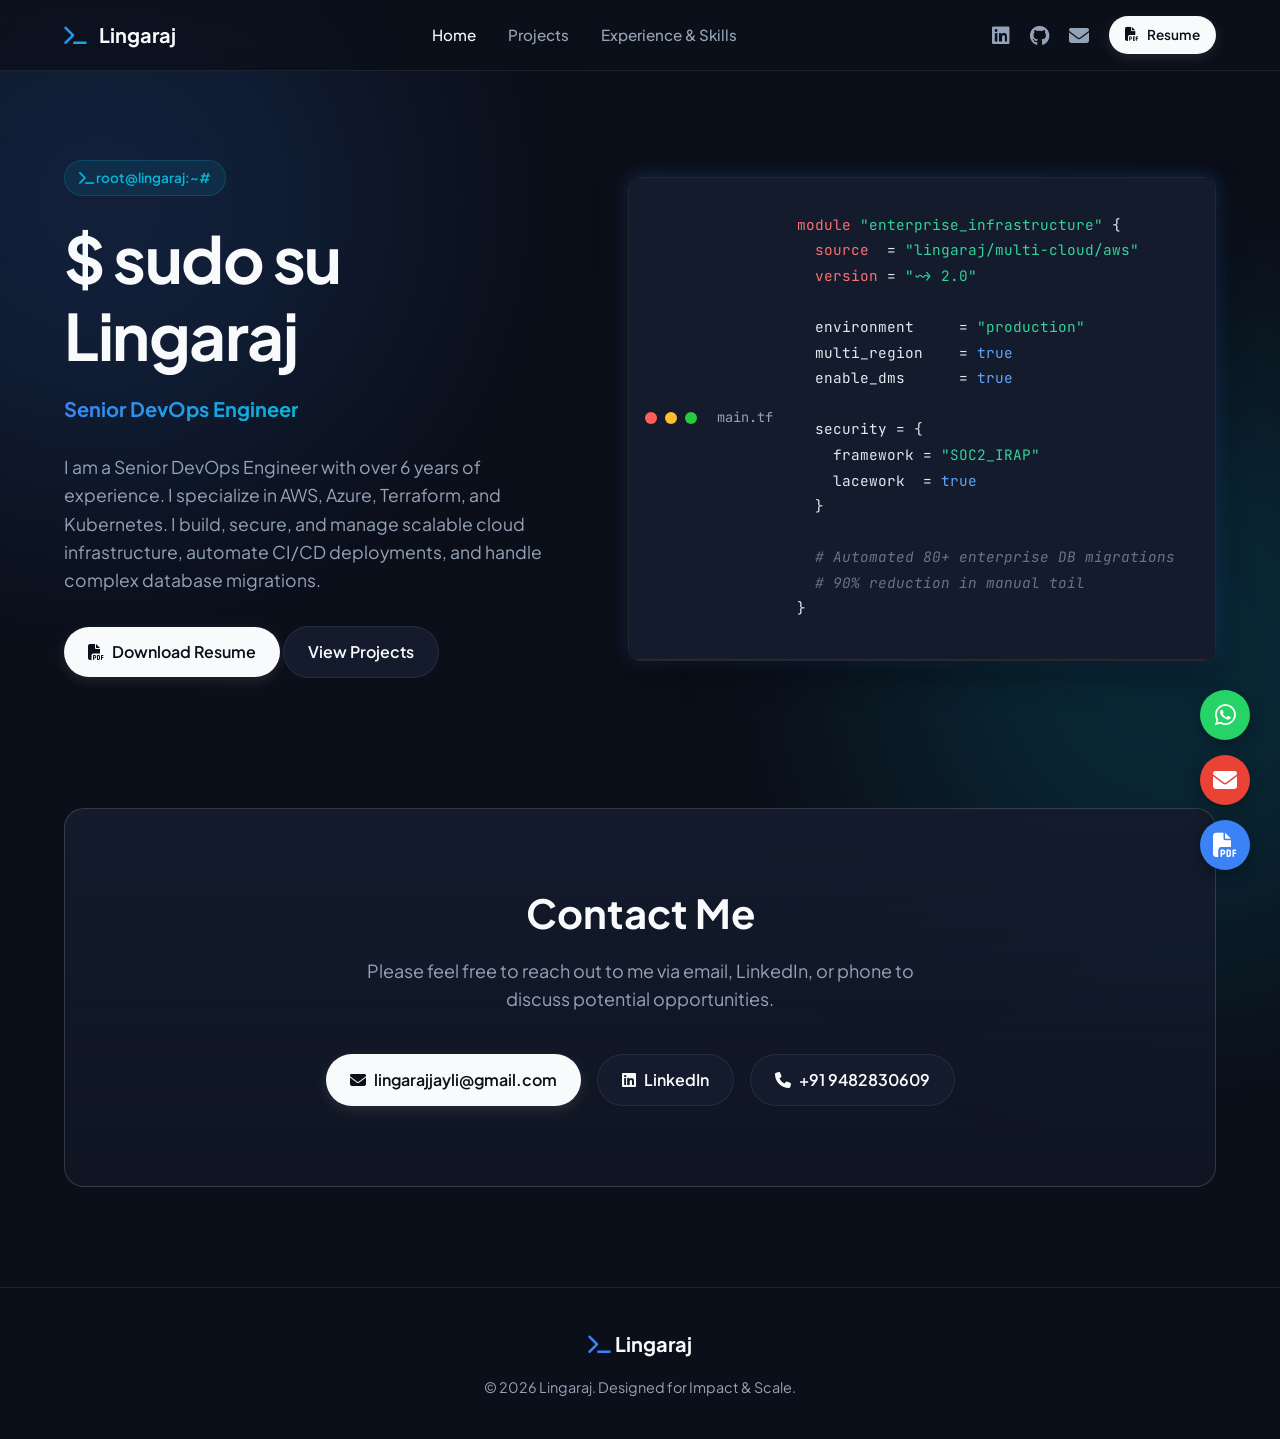
==== commit 509775d7: "Make skills static and add linux hero aesthetic" ====
--- a/index.html
+++ b/index.html
@@ -3,7 +3,7 @@
 <head>
     <meta charset="UTF-8">
     <meta name="viewport" content="width=device-width, initial-scale=1.0">
-    <meta name="description" content="Lingaraj - Senior DevOps Engineer. Expertise in AWS, Azure, Terraform, Kubernetes, and Cloud Security.">
+    <meta name="description" content="Lingaraj - Senior DevOps Engineer.">
     <title>Lingaraj | Senior DevOps Engineer</title>
     <!-- Premium Google Fonts -->
     <link rel="preconnect" href="https://fonts.googleapis.com">
@@ -22,42 +22,45 @@
     <!-- Navigation -->
     <header class="navbar">
         <div class="container nav-wrapper">
-            <a href="#" class="brand">
+            <a href="index.html" class="brand">
                 <span class="icon"><i class="fas fa-terminal"></i></span>
                 <span class="name">Lingaraj</span>
             </a>
             <nav class="nav-links">
-                <a href="#about">About</a>
-                <a href="#projects">Projects</a>
-                <a href="#experience">Experience</a>
-                <a href="#skills">Skills</a>
+                <a href="index.html" class="active">Home</a>
+                <a href="projects.html">Projects</a>
+                <a href="about.html">Experience & Skills</a>
             </nav>
-            <a href="mailto:lingarajjayli@gmail.com" class="btn-outline">Contact Me</a>
+            <div class="nav-cta hide-mobile">
+                <a href="https://linkedin.com/in/lingarajjayli" target="_blank" aria-label="LinkedIn" class="social-icon"><i class="fab fa-linkedin"></i></a>
+                <a href="https://github.com/lingarajjayli" target="_blank" aria-label="GitHub" class="social-icon"><i class="fab fa-github"></i></a>
+                <a href="mailto:lingarajjayli@gmail.com" aria-label="Email" class="social-icon"><i class="fas fa-envelope"></i></a>
+                <a href="resume.pdf" download="Lingaraj-DevOps-Resume.pdf" class="btn-primary btn-small">
+                    <i class="fas fa-file-pdf"></i> Resume
+                </a>
+            </div>
             <button class="mobile-menu-toggle"><i class="fas fa-bars"></i></button>
         </div>
     </header>
 
     <main>
         <!-- Hero Section -->
-        <section id="hero" class="hero section">
+        <section class="hero section">
             <div class="container hero-container">
-                <div class="hero-content reveal">
-                    <div class="badge">Available for new opportunities</div>
-                    <h1 class="hero-title">Architecting the <span class="gradient-text">Future</span> of Cloud Infrastructure.</h1>
-                    <p class="hero-subtitle">
-                        I am a <strong>Senior DevOps Engineer</strong> specializing in designing, building, and securing enterprise-grade multi-cloud environments. From provisioning infrastructure from scratch to orchestrating massive database migrations and resolving complex cloud bottlenecks, I transform operational friction into scalable automation.
+                <div class="hero-content">
+                    <div class="badge"><i class="fas fa-terminal"></i> root@lingaraj:~#</div>
+                    <h1 class="hero-title"><span class="terminal-prompt">$ sudo su</span> <br> Lingaraj</h1>
+                    <h2 class="hero-subtitle"><span class="gradient-text">Senior DevOps Engineer</span></h2>
+                    <p class="hero-subtitle" style="font-size: 1.1rem; line-height: 1.6;">
+                        I am a Senior DevOps Engineer with over 6 years of experience. I specialize in AWS, Azure, Terraform, and Kubernetes. I build, secure, and manage scalable cloud infrastructure, automate CI/CD deployments, and handle complex database migrations.
                     </p>
-                    <div class="hero-buttons">
+                    <div class="hero-actions">
                         <a href="resume.pdf" download="Lingaraj-DevOps-Resume.pdf" class="btn-primary">
                             <i class="fas fa-file-pdf"></i> Download Resume
                         </a>
-                        <a href="#projects" class="btn-secondary">Explore Work</a>
-                    </div>
-                    
-                    <div class="social-links-hero">
-                        <a href="https://linkedin.com/in/lingarajjayli" target="_blank" aria-label="LinkedIn"><i class="fab fa-linkedin"></i></a>
-                        <a href="https://github.com/lingarajjayli" target="_blank" aria-label="GitHub"><i class="fab fa-github"></i></a>
-                        <a href="mailto:lingarajjayli@gmail.com" aria-label="Email"><i class="fas fa-envelope"></i></a>
+                        <a href="projects.html" class="btn-secondary">
+                            View Projects
+                        </a>
                     </div>
                 </div>
                 
@@ -67,7 +70,6 @@
                         <div class="window-header">
                             <div class="dots"><span class="red"></span><span class="yellow"></span><span class="green"></span></div>
                             <div class="filename">main.tf</div>
-                        </div>
                         <div class="window-body">
 <pre><code><span class="keyword">module</span> <span class="string">"enterprise_infrastructure"</span> {
   <span class="keyword">source</span>  = <span class="string">"lingaraj/multi-cloud/aws"</span>
@@ -91,215 +93,12 @@
             </div>
         </section>
 
-        <!-- Featured Projects Section -->
-        <section id="projects" class="projects section">
-            <div class="container">
-                <div class="section-header reveal">
-                    <h2>Featured <span class="gradient-text">Projects</span> & Impact</h2>
-                    <p>A closer look at the mission-critical systems and architectural transformations I've spearheaded over my career.</p>
-                </div>
-
-                <div class="projects-grid">
-                    
-                    <!-- Project 1: Infra Creation -->
-                    <article class="project-card reveal">
-                        <div class="project-image">
-                            <img src="https://images.unsplash.com/photo-1451187580459-43490279c0fa?q=80&w=800&auto=format&fit=crop" alt="Cloud Infrastructure">
-                        </div>
-                        <div class="project-content">
-                            <div class="tags">
-                                <span>AWS</span><span>Azure</span><span>Terraform</span><span>Networking</span>
-                            </div>
-                            <h3>Infrastructure Creation from Scratch</h3>
-                            <p>Architected and completely provisioned highly scalable, multi-cloud infrastructure spanning AWS and Azure for <strong>Saviynt</strong>. Utilized Terraform for the automated deployment of VPC peering, transit gateways, EKS clusters, and highly available RDS instances, ensuring resilient cross-region topology and reducing provisioning time to mere minutes.</p>
-                        </div>
-                    </article>
-
-                    <!-- Project 2: DMS Migration -->
-                    <article class="project-card reveal delay-1">
-                        <div class="project-image">
-                            <img src="https://images.unsplash.com/photo-1558494949-ef010cbdcc31?q=80&w=800&auto=format&fit=crop" alt="Database Servers">
-                        </div>
-                        <div class="project-content">
-                            <div class="tags">
-                                <span>AWS DMS</span><span>Azure DMS</span><span>MySQL</span><span>CDC</span>
-                            </div>
-                            <h3>Enterprise Database Migration (DMS)</h3>
-                            <p>Engineered the end-to-end migration strategy for over <strong>80 enterprise client databases</strong> utilizing AWS DMS and Azure DMS. I constructed S3 Parquet target endpoints, implemented Change Data Capture (CDC) for real-time synchronization, and ensured absolute data integrity with zero data loss, slashing total migration downtime by 70%.</p>
-                        </div>
-                    </article>
-
-                    <!-- Project 3: Laceworks & SOC2 -->
-                    <article class="project-card reveal">
-                        <div class="project-image">
-                            <img src="https://images.unsplash.com/photo-1550751827-4bd374c3f58b?q=80&w=800&auto=format&fit=crop" alt="Cybersecurity Shield">
-                        </div>
-                        <div class="project-content">
-                            <div class="tags">
-                                <span>Lacework</span><span>SOC 1/2</span><span>IRAP</span><span>CloudTrail</span>
-                            </div>
-                            <h3>Laceworks Security & Compliance Guardrails</h3>
-                            <p>Spearheaded rigorous audit preparations for SOC 1/2 and IRAP standards across 50+ cloud accounts. By integrating <strong>Lacework</strong> for continuous security posture management, I successfully remediated 100+ vulnerabilities, enforced strict IAM least-privilege policies, and implemented automated encryption and CloudTrail monitoring.</p>
-                        </div>
-                    </article>
-
-                    <!-- Project 4: ISPM -->
-                    <article class="project-card reveal delay-1">
-                        <div class="project-image">
-                            <img src="https://images.unsplash.com/photo-1517694712202-14dd9538aa97?q=80&w=800&auto=format&fit=crop" alt="Code on Screen">
-                        </div>
-                        <div class="project-content">
-                            <div class="tags">
-                                <span>CI/CD</span><span>ISPM</span><span>GitLab</span><span>Microservices</span>
-                            </div>
-                            <h3>ISPM Delivery & Automation</h3>
-                            <p>Developed robust continuous integration and continuous deployment pipelines for mission-critical Information Security & Privacy Management (ISPM) applications. This transition automated unit testing, standardized Docker container builds, and guaranteed secure, immutable releases into the production environment.</p>
-                        </div>
-                    </article>
-
-                    <!-- Project 5: Troubleshooting -->
-                    <article class="project-card reveal full-width">
-                        <div class="project-image">
-                            <img src="https://images.unsplash.com/photo-1544197150-b99a580bb7a8?q=80&w=1200&auto=format&fit=crop" alt="Network Cables">
-                        </div>
-                        <div class="project-content flex-row">
-                            <div class="content-left">
-                                <div class="tags">
-                                    <span>Cloud Networking</span><span>VPC</span><span>Routing</span><span>Troubleshooting</span>
-                                </div>
-                                <h3>Complex Cloud Troubleshooting & Networking</h3>
-                            </div>
-                            <div class="content-right">
-                                <p>Routinely acted as the escalation point for complex cloud anomalies. I diagnosed and resolved intricate network connectivity bottlenecks occurring between QA subnets and production databases. By restructuring Network ACLs, optimizing complex routing tables, and establishing secure Site-to-Site VPNs, I eliminated network latency and fortified data transit security across hybrid cloud setups.</p>
-                            </div>
-                        </div>
-                    </article>
-
-                </div>
-            </div>
-        </section>
-
-        <!-- Experience Timeline -->
-        <section id="experience" class="experience section">
-            <div class="container">
-                <div class="section-header reveal">
-                    <h2>Professional <span class="gradient-text">Journey</span></h2>
-                    <p>Over half a decade of accelerating cloud adoption and operational excellence.</p>
-                </div>
-
-                <div class="timeline">
-                    
-                    <div class="timeline-item reveal">
-                        <div class="timeline-marker"></div>
-                        <div class="timeline-content">
-                            <div class="timeline-header">
-                                <div>
-                                    <h3>Senior DevOps Engineer</h3>
-                                    <h4>Saviynt India Pvt Ltd</h4>
-                                </div>
-                                <span class="date">Jun 2024 - Present</span>
-                            </div>
-                            <p>Driving multi-cloud infrastructure provisioning from scratch, focusing on scalability and security. Key achievements include the orchestration of massive DMS projects for enterprise databases, embedding Lacework for continuous SOC 1/2 compliance scanning, and reducing overall cloud operational toil by 90% via Terraform automation.</p>
-                        </div>
-                    </div>
-
-                    <div class="timeline-item reveal">
-                        <div class="timeline-marker"></div>
-                        <div class="timeline-content">
-                            <div class="timeline-header">
-                                <div>
-                                    <h3>Senior DevOps Engineer</h3>
-                                    <h4>Opulence Techno Soft Pvt Ltd</h4>
-                                </div>
-                                <span class="date">Apr 2021 - Jun 2024</span>
-                            </div>
-                            <p>Owned the CI/CD platform employing Docker, Kubernetes, Jenkins, and Ansible. Engineered deep cloud monitoring infrastructures using Datadog. Streamlined multi-tier application deployments and instituted rigid infrastructure-as-code practices across AWS.</p>
-                        </div>
-                    </div>
-
-                    <div class="timeline-item reveal">
-                        <div class="timeline-marker"></div>
-                        <div class="timeline-content">
-                            <div class="timeline-header">
-                                <div>
-                                    <h3>DevOps Engineer</h3>
-                                    <h4>Opulence Techno Soft Pvt Ltd</h4>
-                                </div>
-                                <span class="date">Dec 2019 - Apr 2021</span>
-                            </div>
-                            <p>Transformed legacy build systems into cohesive automated pipelines. Migrated vast repositories from SVN to Git, configured intricate Jenkins automation servers, and utilized Ansible playbooks to standardize application environments.</p>
-                        </div>
-                    </div>
-
-                    <div class="timeline-item reveal">
-                        <div class="timeline-marker"></div>
-                        <div class="timeline-content">
-                            <div class="timeline-header">
-                                <div>
-                                    <h3>System Admin & Build Engineer</h3>
-                                    <h4>Opulence Techno Soft Pvt Ltd</h4>
-                                </div>
-                                <span class="date">Jan 2018 - Dec 2019</span>
-                            </div>
-                            <p>Maintained Linux server fleets, resolved OS-level anomalies, managed regular backup & disaster recovery protocols, and initiated the company's first steps towards containerization with Docker Swarm.</p>
-                        </div>
-                    </div>
-
-                </div>
-            </div>
-        </section>
-
-        <!-- Detailed Skills Section -->
-        <section id="skills" class="skills section">
-            <div class="container">
-                <div class="section-header reveal">
-                    <h2>Technical <span class="gradient-text">Competencies</span></h2>
-                    <p>A comprehensive overview of the tools and technologies I utilize to build modern infrastructure.</p>
-                </div>
-
-                <div class="skills-grid">
-                    
-                    <div class="skill-card reveal">
-                        <div class="icon-box"><i class="fas fa-cloud"></i></div>
-                        <h3>Cloud Platforms</h3>
-                        <p><strong>AWS:</strong> EC2, S3, RDS, VPC, EKS, CloudWatch, Route53, Security Hub, DMS.</p>
-                        <p><strong>Azure:</strong> Virtual Machines, Key Vault, Azure Monitor, Azure DMS, Virtual Networks.</p>
-                    </div>
-
-                    <div class="skill-card reveal delay-1">
-                        <div class="icon-box"><i class="fas fa-code-branch"></i></div>
-                        <h3>IaC & Automation</h3>
-                        <p><strong>Terraform:</strong> Modules, Remote State Management, Multi-env deployments.</p>
-                        <p><strong>Ansible:</strong> Playbooks, Roles, Configuration standardization.</p>
-                        <p><strong>Scripting:</strong> Bash, Python, Groovy, PowerShell, YAML.</p>
-                    </div>
-
-                    <div class="skill-card reveal">
-                        <div class="icon-box"><i class="fas fa-box-open"></i></div>
-                        <h3>Containers & CI/CD</h3>
-                        <p><strong>Orchestration:</strong> Kubernetes (EKS), Docker, Docker Swarm, Helm.</p>
-                        <p><strong>Pipelines:</strong> GitLab CI/CD, Jenkins, GitHub Actions.</p>
-                        <p><strong>VCS:</strong> Git, GitHub, GitLab, SVN.</p>
-                    </div>
-
-                    <div class="skill-card reveal delay-1">
-                        <div class="icon-box"><i class="fas fa-shield-alt"></i></div>
-                        <h3>Security & Observability</h3>
-                        <p><strong>Monitoring:</strong> Prometheus, Grafana, ELK Stack, Fluentd, Datadog.</p>
-                        <p><strong>Compliance:</strong> SOC 1/2, IRAP, NIST frameworks, IAM Least Privilege.</p>
-                        <p><strong>Tools:</strong> Lacework, CloudTrail, KMS Encryption, MFA Enforcement.</p>
-                    </div>
-
-                </div>
-            </div>
-        </section>
-
         <!-- Call to Action -->
-        <section class="cta-section section">
+        <section class="cta-section section" style="padding-top: 50px;">
             <div class="container">
                 <div class="cta-box reveal">
-                    <h2>Let's build secure, automated infrastructure.</h2>
-                    <p>I am always open to discussing complex DevOps challenges, automation solutions, or potential career opportunities.</p>
+                    <h2>Contact Me</h2>
+                    <p>Please feel free to reach out to me via email, LinkedIn, or phone to discuss potential opportunities.</p>
                     <div class="cta-links">
                         <a href="mailto:lingarajjayli@gmail.com" class="btn-primary"><i class="fas fa-envelope"></i> lingarajjayli@gmail.com</a>
                         <a href="https://linkedin.com/in/lingarajjayli" target="_blank" class="btn-secondary"><i class="fab fa-linkedin"></i> LinkedIn</a>
@@ -308,6 +107,19 @@
                 </div>
             </div>
         </section>
+
+        <!-- Floating Actions -->
+        <div class="floating-actions">
+            <a href="https://wa.me/919482830609" target="_blank" class="fab-btn whatsapp" aria-label="WhatsApp">
+                <i class="fab fa-whatsapp"></i>
+            </a>
+            <a href="mailto:lingarajjayli@gmail.com" class="fab-btn email" aria-label="Email">
+                <i class="fas fa-envelope"></i>
+            </a>
+            <a href="resume.pdf" download="Lingaraj-DevOps-Resume.pdf" class="fab-btn resume" aria-label="Download Resume">
+                <i class="fas fa-file-pdf"></i>
+            </a>
+        </div>
 
     </main>
 
--- a/style.css
+++ b/style.css
@@ -1,8 +1,8 @@
 /* Premium Modern Developer Aesthetic (Vercel/Linear Inspired) */
 
 :root {
-    --bg-base: #0B0F19; /* Very deep navy/black */
-    --bg-surface: #131B2C; /* Slightly lighter navy for cards */
+    --bg-base: #0B0F19;
+    --bg-surface: #131B2C;
     --bg-surface-hover: #1E293B;
     
     --text-main: #F8FAFC;
@@ -48,7 +48,7 @@
 
 /* Ambient Background Glows */
 .ambient-glow {
-    position: absolute;
+    position: fixed;
     width: 600px;
     height: 600px;
     border-radius: 50%;
@@ -57,65 +57,29 @@
     opacity: 0.15;
     pointer-events: none;
 }
-.glow-1 {
-    top: -100px;
-    left: -200px;
-    background: #3B82F6;
-}
-.glow-2 {
-    top: 40%;
-    right: -200px;
-    background: #06B6D4;
-}
-
-h1, h2, h3, h4 {
-    color: var(--text-main);
-    line-height: 1.2;
-    font-weight: 700;
-}
-
-p {
-    color: var(--text-muted);
-    font-size: 1.05rem;
-}
-
-a {
-    text-decoration: none;
-    transition: all 0.2s ease;
-}
+.glow-1 { top: -100px; left: -200px; background: #3B82F6; }
+.glow-2 { top: 40%; right: -200px; background: #06B6D4; }
+
+h1, h2, h3, h4 { color: var(--text-main); line-height: 1.2; font-weight: 700; }
+p { color: var(--text-muted); font-size: 1.05rem; }
+a { text-decoration: none; transition: all 0.2s ease; }
 
 .gradient-text {
     background: var(--accent-gradient);
     -webkit-background-clip: text;
+    background-clip: text;
     -webkit-text-fill-color: transparent;
     display: inline-block;
 }
 
-.container {
-    max-width: 1200px;
-    margin: 0 auto;
-    padding: 0 24px;
-}
-
-.section {
-    padding: 100px 0;
-}
-
-.section-header {
-    text-align: center;
-    max-width: 700px;
-    margin: 0 auto 60px;
-}
-
-.section-header h2 {
-    font-size: 3rem;
-    margin-bottom: 20px;
-    letter-spacing: -1px;
-}
-
-.section-header p {
-    font-size: 1.125rem;
-}
+.container { max-width: 1200px; margin: 0 auto; padding: 0 24px; }
+.section { padding: 100px 0; }
+.page-header { margin-top: 120px; margin-bottom: 60px; }
+.page-content { min-height: 80vh; }
+
+.section-header { text-align: center; max-width: 700px; margin: 0 auto 60px; }
+.section-header h2 { font-size: 3rem; margin-bottom: 20px; letter-spacing: -1px; }
+.section-header p { font-size: 1.125rem; }
 
 /* Buttons */
 .btn-primary, .btn-secondary, .btn-outline {
@@ -130,35 +94,21 @@
     transition: all 0.3s ease;
     cursor: pointer;
 }
+.btn-small { padding: 8px 16px; font-size: 0.85rem; }
 
 .btn-primary {
     background: var(--text-main);
     color: var(--bg-base);
     box-shadow: 0 4px 14px rgba(255, 255, 255, 0.1);
 }
-.btn-primary:hover {
-    transform: translateY(-2px);
-    box-shadow: 0 6px 20px rgba(255, 255, 255, 0.2);
-}
+.btn-primary:hover { transform: translateY(-2px); box-shadow: 0 6px 20px rgba(255, 255, 255, 0.2); }
 
 .btn-secondary {
     background: var(--bg-surface);
     color: var(--text-main);
     border: 1px solid var(--border-subtle);
 }
-.btn-secondary:hover {
-    background: var(--bg-surface-hover);
-    border-color: var(--border-highlight);
-}
-
-.btn-outline {
-    background: transparent;
-    color: var(--text-main);
-    border: 1px solid var(--border-highlight);
-}
-.btn-outline:hover {
-    background: rgba(255,255,255,0.05);
-}
+.btn-secondary:hover { background: var(--bg-surface-hover); border-color: var(--border-highlight); }
 
 /* Navigation */
 .navbar {
@@ -171,415 +121,235 @@
     border-bottom: 1px solid var(--border-subtle);
     padding: 16px 0;
 }
-.nav-wrapper {
-    display: flex;
-    justify-content: space-between;
-    align-items: center;
-}
-.brand {
-    display: flex;
-    align-items: center;
-    gap: 12px;
-    color: var(--text-main);
-    font-weight: 700;
-    font-size: 1.25rem;
-}
+.nav-wrapper { display: flex; justify-content: space-between; align-items: center; }
+.brand { display: flex; align-items: center; gap: 12px; color: var(--text-main); font-weight: 700; font-size: 1.25rem; }
 .brand .icon {
     background: var(--accent-gradient);
     -webkit-background-clip: text;
+    background-clip: text;
     -webkit-text-fill-color: transparent;
 }
-.nav-links {
-    display: flex;
-    gap: 32px;
-}
-.nav-links a {
-    color: var(--text-muted);
-    font-weight: 500;
-    font-size: 0.95rem;
-}
-.nav-links a:hover {
-    color: var(--text-main);
-}
-.mobile-menu-toggle {
-    display: none;
-    background: none;
-    border: none;
-    color: var(--text-main);
-    font-size: 1.5rem;
-    cursor: pointer;
-}
+.nav-links { display: flex; gap: 32px; }
+.nav-links a { color: var(--text-muted); font-weight: 500; font-size: 0.95rem; }
+.nav-links a:hover, .nav-links a.active { color: var(--text-main); }
+
+.nav-cta { display: flex; align-items: center; gap: 20px; }
+.social-icon { color: var(--text-muted); font-size: 1.25rem; transition: all 0.3s ease; }
+.social-icon:hover { color: var(--accent-cyan); transform: translateY(-2px); }
+
+.mobile-menu-toggle { display: none; background: none; border: none; color: var(--text-main); font-size: 1.5rem; cursor: pointer; }
 
 /* Hero Section */
-.hero {
-    padding-top: 160px;
-    padding-bottom: 80px;
-}
-.hero-container {
-    display: grid;
-    grid-template-columns: 1fr 1fr;
-    gap: 60px;
-    align-items: center;
-}
-.badge {
-    display: inline-block;
-    padding: 6px 14px;
-    background: rgba(6, 182, 212, 0.1);
-    color: var(--accent-cyan);
-    border: 1px solid rgba(6, 182, 212, 0.2);
-    border-radius: 100px;
-    font-size: 0.85rem;
-    font-weight: 600;
-    margin-bottom: 24px;
-}
-.hero-title {
-    font-size: 4rem;
-    letter-spacing: -1.5px;
-    margin-bottom: 24px;
-}
-.hero-subtitle {
-    font-size: 1.25rem;
-    margin-bottom: 32px;
-    max-width: 540px;
-}
-.hero-subtitle strong {
-    color: var(--text-main);
-    font-weight: 600;
-}
-.hero-buttons {
-    display: flex;
-    gap: 16px;
-    margin-bottom: 24px;
-}
-
-.social-links-hero {
-    display: flex;
-    gap: 20px;
-}
-
-.social-links-hero a {
-    color: var(--text-muted);
-    font-size: 1.5rem;
-    transition: all 0.3s ease;
-}
-
-.social-links-hero a:hover {
-    color: var(--accent-cyan);
-    transform: translateY(-2px);
-}
-
-/* Code Window Visual */
-.code-window {
-    background: #000;
-    border: 1px solid var(--border-highlight);
-    border-radius: var(--radius-md);
-    overflow: hidden;
-    box-shadow: var(--shadow-soft), var(--shadow-glow);
-}
-.window-header {
-    background: var(--bg-surface);
-    padding: 12px 16px;
-    display: flex;
-    align-items: center;
-    border-bottom: 1px solid var(--border-subtle);
-}
-.dots {
-    display: flex;
-    gap: 8px;
-}
-.dots span {
-    width: 12px;
-    height: 12px;
-    border-radius: 50%;
-}
+.hero { padding-top: 160px; padding-bottom: 80px; }
+.hero-container { display: grid; grid-template-columns: 1fr 1fr; gap: 60px; align-items: center; }
+.badge { display: inline-block; padding: 6px 14px; background: rgba(6, 182, 212, 0.1); color: var(--accent-cyan); border: 1px solid rgba(6, 182, 212, 0.2); border-radius: 100px; font-size: 0.85rem; font-weight: 600; margin-bottom: 24px; }
+.hero-title { font-size: 4rem; letter-spacing: -1.5px; margin-bottom: 24px; }
+.hero-subtitle { font-size: 1.25rem; margin-bottom: 32px; max-width: 540px; }
+.hero-subtitle strong { color: var(--text-main); font-weight: 600; }
+.hero-buttons { display: flex; gap: 16px; margin-bottom: 24px; }
+
+/* Code Window */
+.code-window { background: #000; border: 1px solid var(--border-highlight); border-radius: var(--radius-md); overflow: hidden; box-shadow: var(--shadow-soft), var(--shadow-glow); }
+.window-header { background: var(--bg-surface); padding: 12px 16px; display: flex; align-items: center; border-bottom: 1px solid var(--border-subtle); }
+.dots { display: flex; gap: 8px; }
+.dots span { width: 12px; height: 12px; border-radius: 50%; }
 .dots .red { background: #FF5F56; }
 .dots .yellow { background: #FFBD2E; }
 .dots .green { background: #27C93F; }
-.filename {
-    margin-left: 20px;
-    color: var(--text-muted);
-    font-family: var(--font-mono);
-    font-size: 0.85rem;
-}
-.window-body {
-    padding: 24px;
-    overflow-x: auto;
-}
-pre {
-    margin: 0;
-}
-code {
-    font-family: var(--font-mono);
-    font-size: 0.9rem;
-    line-height: 1.5;
-    color: #E2E8F0;
-}
+.filename { margin-left: 20px; color: var(--text-muted); font-family: var(--font-mono); font-size: 0.85rem; }
+.window-body { padding: 24px; overflow-x: auto; }
+pre { margin: 0; }
+code { font-family: var(--font-mono); font-size: 0.9rem; line-height: 1.5; color: #E2E8F0; }
 code .keyword { color: #F87171; }
 code .string { color: #34D399; }
 code .boolean { color: #60A5FA; }
 code .comment { color: #64748B; font-style: italic; }
 
-/* Rich Projects UI */
-.projects-grid {
-    display: grid;
-    grid-template-columns: repeat(2, 1fr);
-    gap: 32px;
-}
-.project-card {
-    background: var(--bg-surface);
-    border: 1px solid var(--border-subtle);
-    border-radius: var(--radius-lg);
+/* Projects & Glyphs */
+.projects-grid { display: grid; grid-template-columns: 1fr; gap: 24px; }
+.project-card { 
+    background: var(--bg-surface); border: 1px solid var(--border-subtle); 
+    border-radius: var(--radius-lg); overflow: hidden; transition: all 0.3s ease; 
+    display: flex; flex-direction: row; align-items: stretch; cursor: pointer; position: relative;
+}
+.project-card:hover { border-color: var(--border-highlight); box-shadow: 0 10px 30px rgba(0,0,0,0.4); transform: translateY(-3px); }
+
+/* Glyph Visuals replacing Images */
+.glyph-bg { 
+    width: 250px; flex-shrink: 0; background: radial-gradient(circle at center, rgba(59, 130, 246, 0.08) 0%, transparent 70%); 
+    border-right: 1px solid var(--border-subtle); display: flex; align-items: center; justify-content: center; position: relative; overflow: hidden; 
+}
+.display-icon { font-size: 3rem; color: var(--accent-cyan); filter: drop-shadow(0 0 15px rgba(6, 182, 212, 0.4)); position: relative; z-index: 2; transition: transform 0.5s ease; }
+.project-card:hover .display-icon { transform: scale(1.1); }
+
+.project-content { padding: 32px; flex-grow: 1; display: flex; flex-direction: column; justify-content: center; }
+
+.project-header-collapsed {
+    position: relative; padding-right: 60px;
+}
+.tags { display: flex; flex-wrap: wrap; gap: 8px; margin-bottom: 20px; }
+.tags span { background: rgba(255, 255, 255, 0.05); border: 1px solid rgba(255, 255, 255, 0.1); padding: 4px 10px; border-radius: 6px; font-family: var(--font-mono); font-size: 0.75rem; color: var(--accent-cyan); }
+.project-card h3 { font-size: 1.75rem; margin-bottom: 0; }
+.project-card p { font-size: 1.05rem; }
+
+/* Expandable logic */
+.project-details {
+    max-height: 0;
     overflow: hidden;
-    transition: all 0.3s ease;
+    opacity: 0;
+    transition: max-height 0.4s ease, margin-top 0.4s ease, opacity 0.4s ease;
+}
+.project-card.expanded .project-details {
+    max-height: 500px;
+    margin-top: 16px;
+    opacity: 1;
+}
+.expand-btn {
+    position: absolute;
+    right: 0;
+    top: 50%;
+    transform: translateY(-50%);
+    background: none;
+    border: none;
+    color: var(--text-muted);
+    font-size: 1.5rem;
+    transition: transform 0.3s ease;
+    pointer-events: none;
+}
+.project-card.expanded .expand-btn {
+    transform: translateY(-50%) rotate(180deg);
+}
+
+/* Timeline */
+.timeline { position: relative; max-width: 800px; margin: 0 auto; }
+.timeline::before { content: ''; position: absolute; left: 11px; top: 0; bottom: 0; width: 2px; background: var(--border-highlight); }
+.timeline-item { position: relative; padding-left: 50px; margin-bottom: 40px; }
+.timeline-item:last-child { margin-bottom: 0; }
+.timeline-marker { position: absolute; left: 0; top: 6px; width: 24px; height: 24px; border-radius: 50%; background: var(--bg-base); border: 4px solid var(--accent-blue); box-shadow: 0 0 10px rgba(59, 130, 246, 0.5); }
+.timeline-content { background: var(--bg-surface); border: 1px solid var(--border-subtle); padding: 32px; border-radius: var(--radius-md); transition: transform 0.3s ease; }
+.timeline-content:hover { border-color: var(--border-highlight); transform: translateX(5px); }
+.timeline-header { display: flex; justify-content: space-between; align-items: flex-start; margin-bottom: 16px; flex-wrap: wrap; gap: 12px; }
+.timeline-header h3 { font-size: 1.5rem; color: var(--text-main); margin-bottom: 4px; }
+.timeline-header h4 { font-size: 1.1rem; color: var(--accent-cyan); font-weight: 500; }
+.timeline-header .date { font-family: var(--font-mono); color: var(--text-muted); font-size: 0.9rem; background: rgba(255,255,255,0.05); padding: 4px 12px; border-radius: 100px; }
+
+/* Skills Grid */
+.skills-grid { display: grid; grid-template-columns: 1fr; gap: 24px; }
+.skill-card { 
+    background: var(--bg-surface); border: 1px solid var(--border-subtle); 
+    border-radius: var(--radius-md); transition: all 0.3s ease; 
+    display: flex; flex-direction: row; align-items: stretch; cursor: pointer; position: relative; overflow: hidden;
+}
+.skill-card:hover { border-color: var(--border-highlight); background: var(--bg-surface-hover); transform: translateY(-3px); }
+
+.skill-icon-side {
+    width: 150px; flex-shrink: 0; 
+    background: rgba(59, 130, 246, 0.05); 
+    border-right: 1px solid var(--border-subtle); 
+    display: flex; align-items: center; justify-content: center; 
+    font-size: 2.5rem; color: var(--accent-blue);
+}
+
+.skill-content { padding: 24px 32px; flex-grow: 1; display: flex; flex-direction: column; justify-content: center; }
+.skill-card h3 { font-size: 1.25rem; margin-bottom: 0; }
+.skill-card p { font-size: 0.95rem; margin-bottom: 8px; color: var(--text-muted); }
+.skill-card p:last-child { margin-bottom: 0; }
+.skill-card strong { color: var(--text-main); font-weight: 600; }
+
+.skill-header {
+    position: relative; padding-right: 40px; display: flex; align-items: center; margin-bottom: 12px;
+}
+
+.skill-details {
+    opacity: 1;
+}
+
+
+
+/* CTA Box */
+.cta-box { background: linear-gradient(180deg, var(--bg-surface) 0%, rgba(19, 27, 44, 0.5) 100%); border: 1px solid var(--border-highlight); border-radius: var(--radius-lg); padding: 80px 40px; text-align: center; }
+.cta-box h2 { font-size: 2.5rem; margin-bottom: 20px; }
+.cta-box p { font-size: 1.125rem; max-width: 600px; margin: 0 auto 40px; }
+.cta-links { display: flex; justify-content: center; gap: 16px; flex-wrap: wrap; }
+
+/* Footer */
+footer { border-top: 1px solid var(--border-subtle); padding: 40px 0; text-align: center; }
+.footer-content { display: flex; flex-direction: column; align-items: center; gap: 16px; }
+.footer-logo { font-size: 1.25rem; font-weight: 700; }
+.footer-logo .icon { color: var(--accent-blue); }
+footer p { font-size: 0.9rem; }
+
+/* Floating Actions */
+.floating-actions {
+    position: fixed;
+    bottom: 30px;
+    right: 30px;
     display: flex;
     flex-direction: column;
-}
-.project-card:hover {
-    transform: translateY(-6px);
-    border-color: var(--border-highlight);
-    box-shadow: 0 20px 40px rgba(0,0,0,0.6);
-}
-.full-width {
-    grid-column: span 2;
-}
-.project-image {
-    height: 240px;
-    overflow: hidden;
-    position: relative;
-}
-.full-width .project-image {
-    height: 300px;
-}
-.project-image img {
-    width: 100%;
-    height: 100%;
-    object-fit: cover;
-    transition: transform 0.5s ease;
-    opacity: 0.85;
-}
-.project-card:hover .project-image img {
-    transform: scale(1.05);
-    opacity: 1;
-}
-.project-image::after {
-    content: '';
-    position: absolute;
-    inset: 0;
-    background: linear-gradient(to bottom, transparent, var(--bg-surface));
-}
-.project-content {
-    padding: 32px;
-    flex-grow: 1;
-    display: flex;
-    flex-direction: column;
-}
-.flex-row {
-    display: grid;
-    grid-template-columns: 1fr 1fr;
-    gap: 40px;
-    align-items: center;
-}
-.tags {
-    display: flex;
-    flex-wrap: wrap;
-    gap: 8px;
-    margin-bottom: 20px;
-}
-.tags span {
-    background: rgba(255, 255, 255, 0.05);
-    border: 1px solid rgba(255, 255, 255, 0.1);
-    padding: 4px 10px;
-    border-radius: 6px;
-    font-family: var(--font-mono);
-    font-size: 0.75rem;
-    color: var(--accent-cyan);
-}
-.project-card h3 {
-    font-size: 1.75rem;
-    margin-bottom: 16px;
-}
-.project-card p {
-    font-size: 1.05rem;
-}
-
-/* Experience Timeline */
-.timeline {
-    position: relative;
-    max-width: 800px;
-    margin: 0 auto;
-}
-.timeline::before {
-    content: '';
-    position: absolute;
-    left: 11px;
-    top: 0;
-    bottom: 0;
-    width: 2px;
-    background: var(--border-highlight);
-}
-.timeline-item {
-    position: relative;
-    padding-left: 50px;
-    margin-bottom: 40px;
-}
-.timeline-item:last-child {
-    margin-bottom: 0;
-}
-.timeline-marker {
-    position: absolute;
-    left: 0;
-    top: 6px;
-    width: 24px;
-    height: 24px;
+    gap: 15px;
+    z-index: 1000;
+}
+
+.fab-btn {
+    width: 50px;
+    height: 50px;
     border-radius: 50%;
-    background: var(--bg-base);
-    border: 4px solid var(--accent-blue);
-    box-shadow: 0 0 10px rgba(59, 130, 246, 0.5);
-}
-.timeline-content {
-    background: var(--bg-surface);
-    border: 1px solid var(--border-subtle);
-    padding: 32px;
-    border-radius: var(--radius-md);
-    transition: transform 0.3s ease;
-}
-.timeline-content:hover {
-    border-color: var(--border-highlight);
-    transform: translateX(5px);
-}
-.timeline-header {
-    display: flex;
-    justify-content: space-between;
-    align-items: flex-start;
-    margin-bottom: 16px;
-    flex-wrap: wrap;
-    gap: 12px;
-}
-.timeline-header h3 {
-    font-size: 1.5rem;
-    color: var(--text-main);
-    margin-bottom: 4px;
-}
-.timeline-header h4 {
-    font-size: 1.1rem;
-    color: var(--accent-cyan);
-    font-weight: 500;
-}
-.timeline-header .date {
-    font-family: var(--font-mono);
-    color: var(--text-muted);
-    font-size: 0.9rem;
-    background: rgba(255,255,255,0.05);
-    padding: 4px 12px;
-    border-radius: 100px;
-}
-
-/* Detailed Skills Grid */
-.skills-grid {
-    display: grid;
-    grid-template-columns: repeat(2, 1fr);
-    gap: 24px;
-}
-.skill-card {
-    background: var(--bg-surface);
-    border: 1px solid var(--border-subtle);
-    padding: 32px;
-    border-radius: var(--radius-md);
-    transition: all 0.3s ease;
-}
-.skill-card:hover {
-    border-color: var(--border-highlight);
-    background: var(--bg-surface-hover);
-}
-.skill-card .icon-box {
-    width: 54px;
-    height: 54px;
-    border-radius: 12px;
-    background: rgba(59, 130, 246, 0.1);
-    color: var(--accent-blue);
     display: flex;
     align-items: center;
     justify-content: center;
     font-size: 1.5rem;
-    margin-bottom: 24px;
-}
-.skill-card h3 {
-    font-size: 1.25rem;
-    margin-bottom: 16px;
-}
-.skill-card p {
-    font-size: 0.95rem;
-    margin-bottom: 12px;
-    color: var(--text-muted);
-}
-.skill-card strong {
+    color: #fff;
+    box-shadow: 0 4px 15px rgba(0, 0, 0, 0.3);
+    transition: all 0.3s cubic-bezier(0.175, 0.885, 0.32, 1.275);
+    position: relative;
+}
+
+.fab-btn:hover {
+    transform: scale(1.1) translateY(-5px);
+}
+
+.fab-btn.whatsapp { background: #25D366; }
+.fab-btn.whatsapp:hover { box-shadow: 0 8px 20px rgba(37, 211, 102, 0.4); }
+
+.fab-btn.email { background: #EA4335; }
+.fab-btn.email:hover { box-shadow: 0 8px 20px rgba(234, 67, 53, 0.4); }
+
+.fab-btn.resume { background: var(--accent-blue); }
+.fab-btn.resume:hover { box-shadow: 0 8px 20px rgba(59, 130, 246, 0.4); }
+
+/* Tooltips for FAB */
+.fab-btn::before {
+    content: attr(aria-label);
+    position: absolute;
+    right: 65px;
+    background: var(--bg-surface);
     color: var(--text-main);
-    font-weight: 600;
-}
-
-/* CTA Section */
-.cta-box {
-    background: linear-gradient(180deg, var(--bg-surface) 0%, rgba(19, 27, 44, 0.5) 100%);
-    border: 1px solid var(--border-highlight);
-    border-radius: var(--radius-lg);
-    padding: 80px 40px;
-    text-align: center;
-}
-.cta-box h2 {
-    font-size: 2.5rem;
-    margin-bottom: 20px;
-}
-.cta-box p {
-    font-size: 1.125rem;
-    max-width: 600px;
-    margin: 0 auto 40px;
-}
-.cta-links {
-    display: flex;
-    justify-content: center;
-    gap: 16px;
-    flex-wrap: wrap;
-}
-
-/* Footer */
-footer {
-    border-top: 1px solid var(--border-subtle);
-    padding: 40px 0;
-    text-align: center;
-}
-.footer-content {
-    display: flex;
-    flex-direction: column;
-    align-items: center;
-    gap: 16px;
-}
-.footer-logo {
-    font-size: 1.25rem;
-    font-weight: 700;
-}
-.footer-logo .icon {
-    color: var(--accent-blue);
-}
-footer p {
-    font-size: 0.9rem;
+    padding: 6px 12px;
+    border-radius: 6px;
+    font-size: 0.85rem;
+    font-weight: 500;
+    font-family: var(--font-sans);
+    white-space: nowrap;
+    opacity: 0;
+    pointer-events: none;
+    transition: opacity 0.2s ease, transform 0.2s ease;
+    transform: translateX(10px);
+    border: 1px solid var(--border-subtle);
+}
+
+.fab-btn:hover::before {
+    opacity: 1;
+    transform: translateX(0);
 }
 
 /* Animations */
-.reveal {
-    opacity: 0;
-    transform: translateY(30px);
-    transition: opacity 0.8s ease, transform 0.8s ease;
-}
-.reveal.active {
-    opacity: 1;
-    transform: translateY(0);
-}
-.delay-1 {
-    transition-delay: 0.2s;
-}
+.reveal { opacity: 0; transform: translateY(30px); transition: opacity 0.8s ease, transform 0.8s ease; }
+.reveal.active { opacity: 1; transform: translateY(0); }
+.delay-1 { transition-delay: 0.2s; }
 
 /* Responsive */
 @media screen and (max-width: 968px) {
+    .hide-mobile { display: none !important; }
     .hero-container { grid-template-columns: 1fr; }
     .hero-title { font-size: 3rem; }
     .nav-links { display: none; }
@@ -587,7 +357,7 @@
     .projects-grid { grid-template-columns: 1fr; }
     .full-width { grid-column: auto; }
     .flex-row { grid-template-columns: 1fr; gap: 24px; }
-    .full-width .project-image { height: 240px; }
+    .full-width .glyph-bg { height: 240px; }
 }
 
 @media screen and (max-width: 768px) {
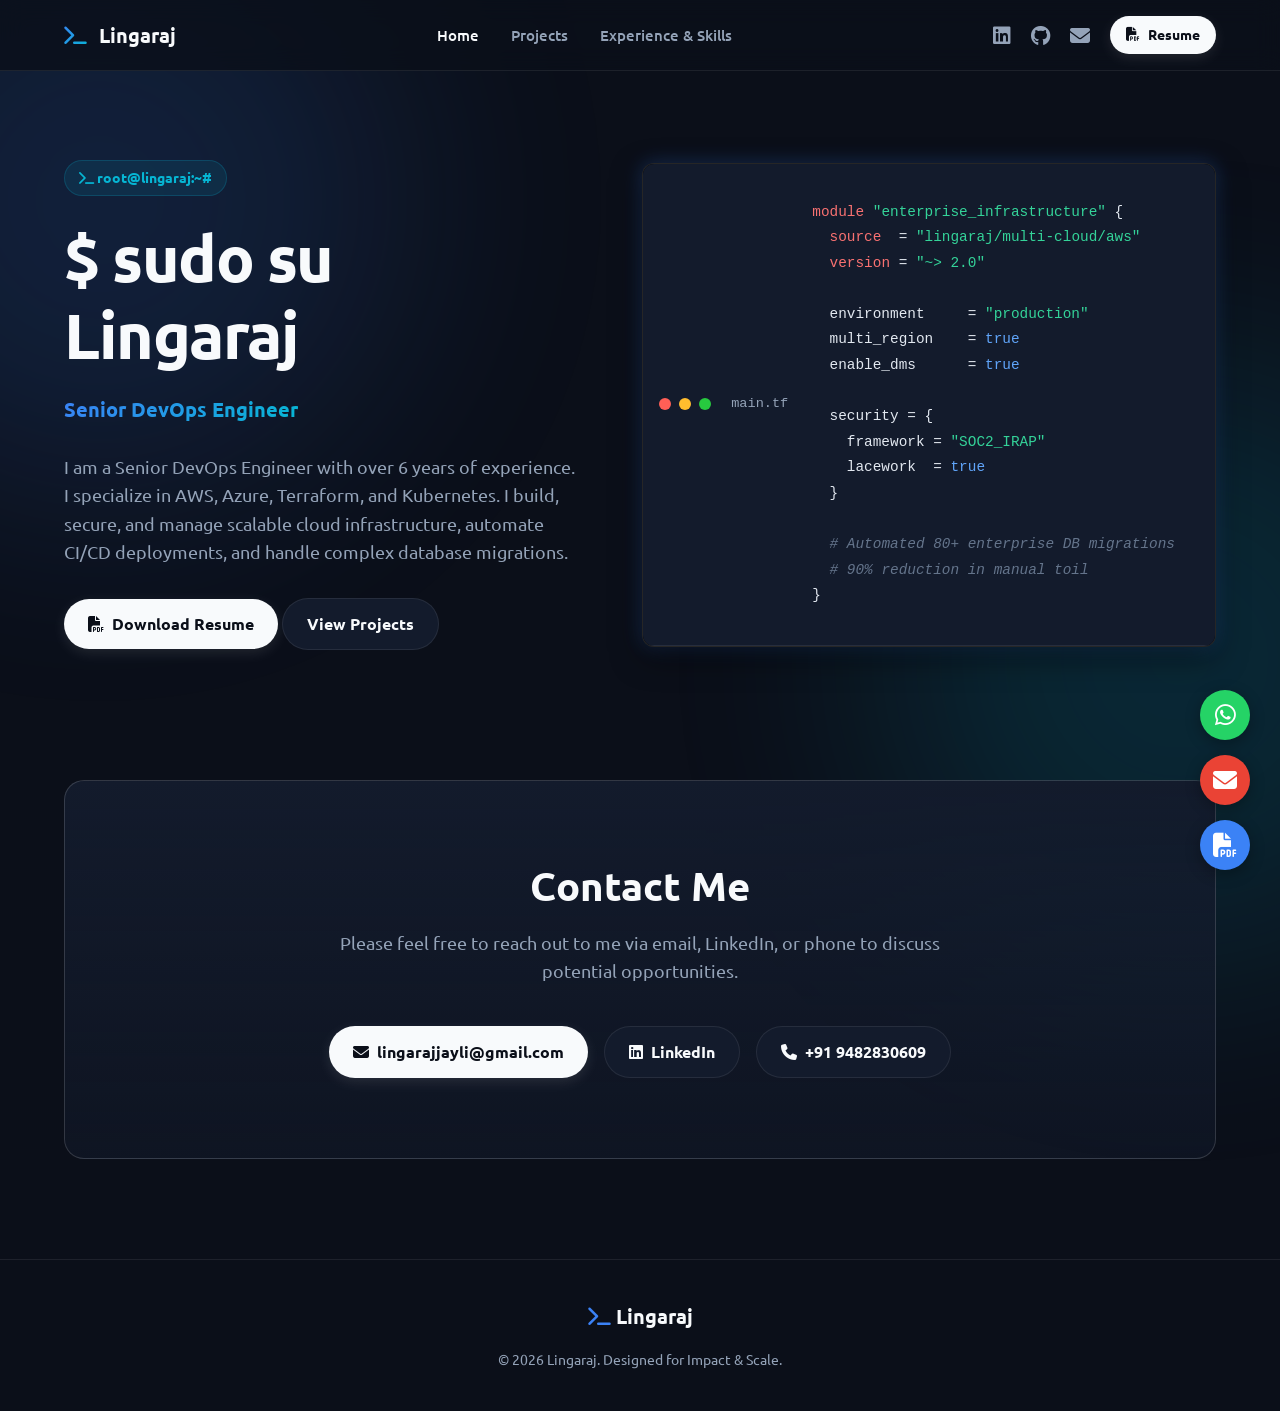
==== commit 9526ed16: "Switch typography to Ubuntu and Ubuntu Mono" ====
--- a/index.html
+++ b/index.html
@@ -8,7 +8,7 @@
     <!-- Premium Google Fonts -->
     <link rel="preconnect" href="https://fonts.googleapis.com">
     <link rel="preconnect" href="https://fonts.gstatic.com" crossorigin>
-    <link href="https://fonts.googleapis.com/css2?family=Plus+Jakarta+Sans:wght@400;500;600;700;800&family=JetBrains+Mono:wght@400;500&display=swap" rel="stylesheet">
+    <link href="https://fonts.googleapis.com/css2?family=Ubuntu:wght@400;500;700&family=Ubuntu+Mono:wght@400;700&display=swap" rel="stylesheet">
     <!-- FontAwesome -->
     <link rel="stylesheet" href="https://cdnjs.cloudflare.com/ajax/libs/font-awesome/6.4.0/css/all.min.css">
     <link rel="stylesheet" href="style.css">
--- a/style.css
+++ b/style.css
@@ -14,9 +14,9 @@
     
     --border-subtle: rgba(255, 255, 255, 0.08);
     --border-highlight: rgba(255, 255, 255, 0.15);
-    
-    --font-sans: 'Plus Jakarta Sans', system-ui, -apple-system, sans-serif;
-    --font-mono: 'JetBrains Mono', monospace;
+    /* Typography */
+    --font-sans: 'Ubuntu', -apple-system, BlinkMacSystemFont, "Segoe UI", Roboto, Helvetica, Arial, sans-serif;
+    --font-mono: 'Ubuntu Mono', 'SF Mono', Consolas, 'Liberation Mono', Menlo, monospace;
     
     --shadow-soft: 0 10px 30px rgba(0, 0, 0, 0.5);
     --shadow-glow: 0 0 20px rgba(59, 130, 246, 0.3);
@@ -192,32 +192,8 @@
 .project-card h3 { font-size: 1.75rem; margin-bottom: 0; }
 .project-card p { font-size: 1.05rem; }
 
-/* Expandable logic */
 .project-details {
-    max-height: 0;
-    overflow: hidden;
-    opacity: 0;
-    transition: max-height 0.4s ease, margin-top 0.4s ease, opacity 0.4s ease;
-}
-.project-card.expanded .project-details {
-    max-height: 500px;
-    margin-top: 16px;
-    opacity: 1;
-}
-.expand-btn {
-    position: absolute;
-    right: 0;
-    top: 50%;
-    transform: translateY(-50%);
-    background: none;
-    border: none;
-    color: var(--text-muted);
-    font-size: 1.5rem;
-    transition: transform 0.3s ease;
-    pointer-events: none;
-}
-.project-card.expanded .expand-btn {
-    transform: translateY(-50%) rotate(180deg);
+    opacity: 1; margin-top: 16px;
 }
 
 /* Timeline */
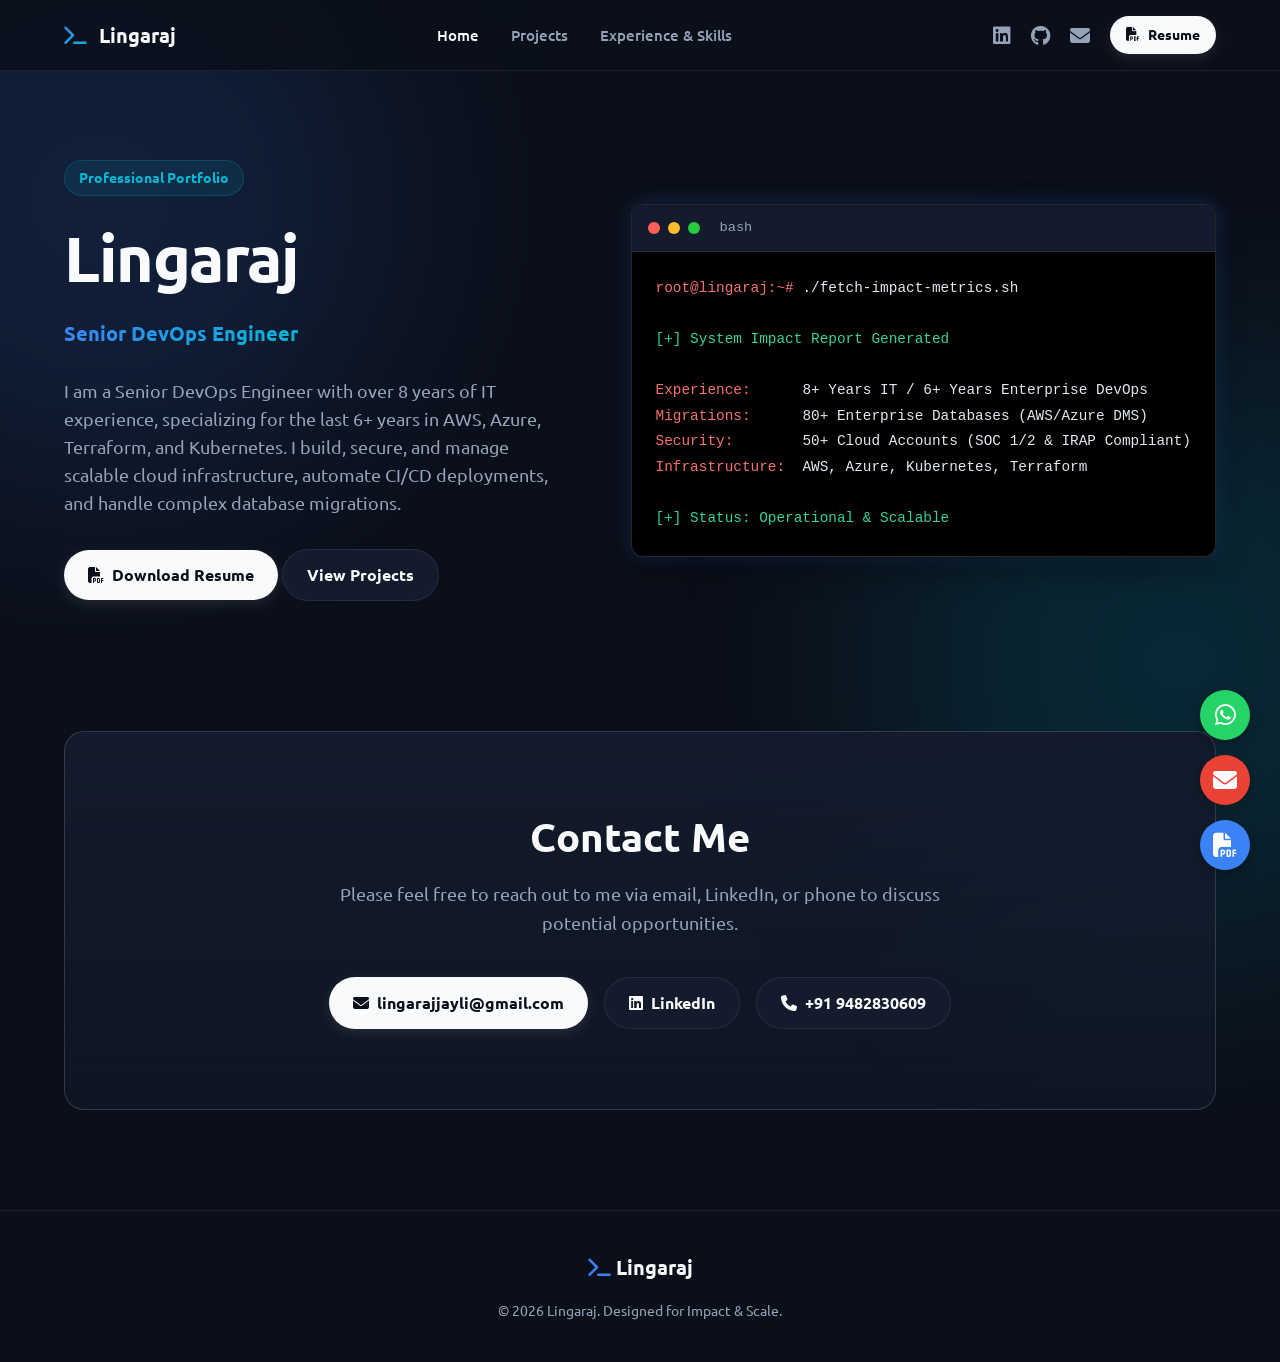
==== commit 74ad56a2: "Optimize portfolio to match Senior DevOps profile" ====
--- a/index.html
+++ b/index.html
@@ -48,11 +48,11 @@
         <section class="hero section">
             <div class="container hero-container">
                 <div class="hero-content">
-                    <div class="badge"><i class="fas fa-terminal"></i> root@lingaraj:~#</div>
-                    <h1 class="hero-title"><span class="terminal-prompt">$ sudo su</span> <br> Lingaraj</h1>
+                    <div class="badge">Professional Portfolio</div>
+                    <h1 class="hero-title">Lingaraj</h1>
                     <h2 class="hero-subtitle"><span class="gradient-text">Senior DevOps Engineer</span></h2>
                     <p class="hero-subtitle" style="font-size: 1.1rem; line-height: 1.6;">
-                        I am a Senior DevOps Engineer with over 6 years of experience. I specialize in AWS, Azure, Terraform, and Kubernetes. I build, secure, and manage scalable cloud infrastructure, automate CI/CD deployments, and handle complex database migrations.
+                        I am a Senior DevOps Engineer with over 8 years of IT experience, specializing for the last 6+ years in AWS, Azure, Terraform, and Kubernetes. I build, secure, and manage scalable cloud infrastructure, automate CI/CD deployments, and handle complex database migrations.
                     </p>
                     <div class="hero-actions">
                         <a href="resume.pdf" download="Lingaraj-DevOps-Resume.pdf" class="btn-primary">
@@ -69,24 +69,20 @@
                     <div class="code-window">
                         <div class="window-header">
                             <div class="dots"><span class="red"></span><span class="yellow"></span><span class="green"></span></div>
-                            <div class="filename">main.tf</div>
+                            <div class="filename">bash</div>
+                        </div>
                         <div class="window-body">
-<pre><code><span class="keyword">module</span> <span class="string">"enterprise_infrastructure"</span> {
-  <span class="keyword">source</span>  = <span class="string">"lingaraj/multi-cloud/aws"</span>
-  <span class="keyword">version</span> = <span class="string">"~> 2.0"</span>
+<pre><code><span class="keyword">root@lingaraj:~#</span> ./fetch-impact-metrics.sh
 
-  environment     = <span class="string">"production"</span>
-  multi_region    = <span class="boolean">true</span>
-  enable_dms      = <span class="boolean">true</span>
-  
-  security = {
-    framework = <span class="string">"SOC2_IRAP"</span>
-    lacework  = <span class="boolean">true</span>
-  }
-  
-  <span class="comment"># Automated 80+ enterprise DB migrations</span>
-  <span class="comment"># 90% reduction in manual toil</span>
-}</code></pre>
+<span class="string">[+] System Impact Report Generated</span>
+
+<span class="keyword">Experience:</span>      8+ Years IT / 6+ Years Enterprise DevOps
+<span class="keyword">Migrations:</span>      80+ Enterprise Databases (AWS/Azure DMS)
+<span class="keyword">Security:</span>        50+ Cloud Accounts (SOC 1/2 & IRAP Compliant)
+<span class="keyword">Infrastructure:</span>  AWS, Azure, Kubernetes, Terraform
+
+<span class="string">[+] Status: Operational & Scalable</span>
+</code></pre>
                         </div>
                     </div>
                 </div>
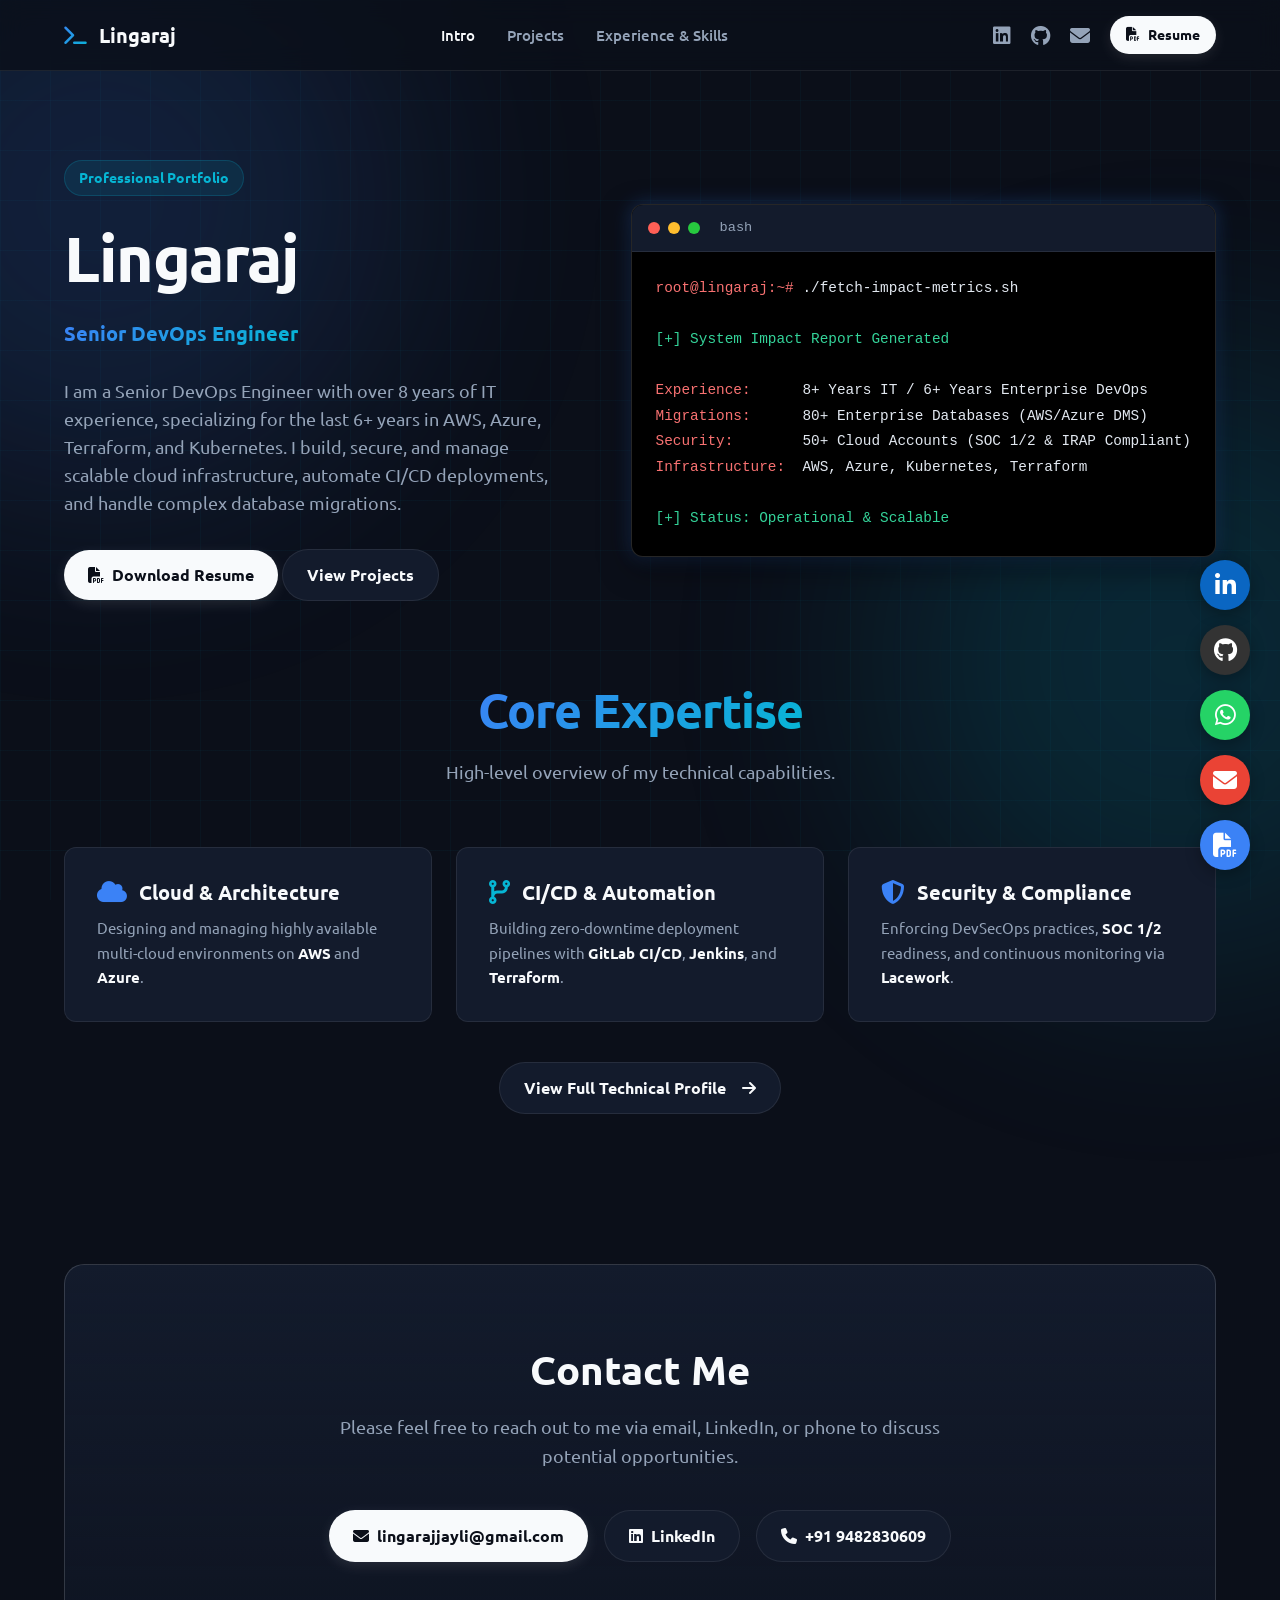
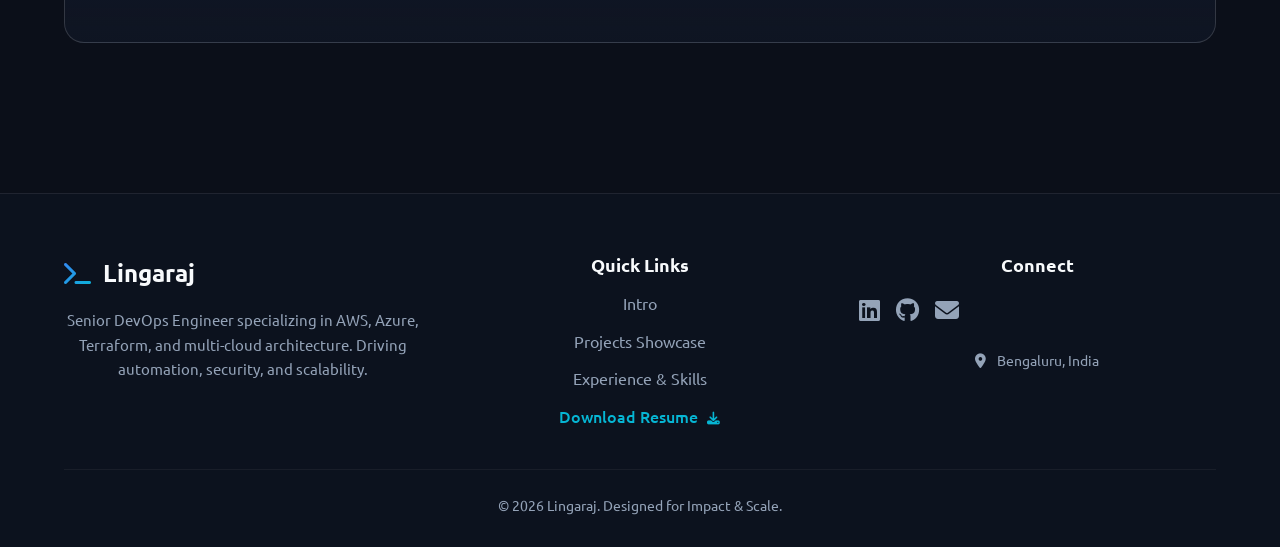
==== commit 219fa183: "Add cybersecurity grid background and rename Home to Intro" ====
--- a/index.html
+++ b/index.html
@@ -27,7 +27,7 @@
                 <span class="name">Lingaraj</span>
             </a>
             <nav class="nav-links">
-                <a href="index.html" class="active">Home</a>
+                <a href="index.html" class="active">Intro</a>
                 <a href="projects.html">Projects</a>
                 <a href="about.html">Experience & Skills</a>
             </nav>
@@ -89,6 +89,48 @@
             </div>
         </section>
 
+        <!-- Core Expertise Summary -->
+        <section class="skills section" style="padding-top: 0;">
+            <div class="container">
+                <div class="section-header reveal">
+                    <h2><span class="gradient-text">Core Expertise</span></h2>
+                    <p>High-level overview of my technical capabilities.</p>
+                </div>
+                <div class="skills-grid" style="grid-template-columns: repeat(auto-fit, minmax(300px, 1fr)); gap: 24px; display: grid;">
+                    <div class="skill-card reveal">
+                        <div class="skill-content" style="padding: 32px;">
+                            <div class="skill-header">
+                                <i class="fas fa-cloud" style="color: var(--accent-blue); font-size: 1.5rem; margin-right: 12px;"></i>
+                                <h3>Cloud & Architecture</h3>
+                            </div>
+                            <p>Designing and managing highly available multi-cloud environments on <strong>AWS</strong> and <strong>Azure</strong>.</p>
+                        </div>
+                    </div>
+                    <div class="skill-card reveal delay-1">
+                        <div class="skill-content" style="padding: 32px;">
+                            <div class="skill-header">
+                                <i class="fas fa-code-branch" style="color: var(--accent-cyan); font-size: 1.5rem; margin-right: 12px;"></i>
+                                <h3>CI/CD & Automation</h3>
+                            </div>
+                            <p>Building zero-downtime deployment pipelines with <strong>GitLab CI/CD</strong>, <strong>Jenkins</strong>, and <strong>Terraform</strong>.</p>
+                        </div>
+                    </div>
+                    <div class="skill-card reveal">
+                        <div class="skill-content" style="padding: 32px;">
+                            <div class="skill-header">
+                                <i class="fas fa-shield-alt" style="color: var(--accent-blue); font-size: 1.5rem; margin-right: 12px;"></i>
+                                <h3>Security & Compliance</h3>
+                            </div>
+                            <p>Enforcing DevSecOps practices, <strong>SOC 1/2</strong> readiness, and continuous monitoring via <strong>Lacework</strong>.</p>
+                        </div>
+                    </div>
+                </div>
+                <div style="text-align: center; margin-top: 40px;" class="reveal">
+                    <a href="about.html" class="btn-secondary">View Full Technical Profile <i class="fas fa-arrow-right" style="margin-left: 8px;"></i></a>
+                </div>
+            </div>
+        </section>
+
         <!-- Call to Action -->
         <section class="cta-section section" style="padding-top: 50px;">
             <div class="container">
@@ -106,6 +148,12 @@
 
         <!-- Floating Actions -->
         <div class="floating-actions">
+            <a href="https://linkedin.com/in/lingarajjayli" target="_blank" class="fab-btn linkedin" aria-label="LinkedIn">
+                <i class="fab fa-linkedin-in"></i>
+            </a>
+            <a href="https://github.com/lingarajjayli" target="_blank" class="fab-btn github" aria-label="GitHub Profile">
+                <i class="fab fa-github"></i>
+            </a>
             <a href="https://wa.me/919482830609" target="_blank" class="fab-btn whatsapp" aria-label="WhatsApp">
                 <i class="fab fa-whatsapp"></i>
             </a>
@@ -119,12 +167,37 @@
 
     </main>
 
-    <footer>
-        <div class="container footer-content">
-            <div class="footer-logo">
-                <span class="icon"><i class="fas fa-terminal"></i></span> Lingaraj
-            </div>
-            <p>&copy; 2026 Lingaraj. Designed for Impact & Scale.</p>
+    <footer style="border-top: 1px solid var(--border-subtle); padding: 60px 0 30px; margin-top: 50px; background: rgba(19, 27, 44, 0.3);">
+        <div class="container">
+            <div style="display: grid; grid-template-columns: repeat(auto-fit, minmax(250px, 1fr)); gap: 40px; margin-bottom: 40px;">
+                <div>
+                    <div class="brand" style="font-size: 1.5rem; margin-bottom: 16px; display: flex; align-items: center; gap: 12px; color: #F8FAFC; font-weight: 700;">
+                        <span class="icon" style="background: linear-gradient(135deg, #3B82F6 0%, #06B6D4 100%); -webkit-background-clip: text; -webkit-text-fill-color: transparent;"><i class="fas fa-terminal"></i></span> Lingaraj
+                    </div>
+                    <p style="font-size: 0.95rem; color: #94A3B8;">Senior DevOps Engineer specializing in AWS, Azure, Terraform, and multi-cloud architecture. Driving automation, security, and scalability.</p>
+                </div>
+                <div>
+                    <h4 style="margin-bottom: 16px; color: #F8FAFC; font-size: 1.1rem;">Quick Links</h4>
+                    <div style="display: flex; flex-direction: column; gap: 12px;">
+                        <a href="index.html" style="color: #94A3B8; text-decoration: none; transition: color 0.2s;">Intro</a>
+                        <a href="projects.html" style="color: #94A3B8; text-decoration: none; transition: color 0.2s;">Projects Showcase</a>
+                        <a href="about.html" style="color: #94A3B8; text-decoration: none; transition: color 0.2s;">Experience & Skills</a>
+                        <a href="resume.pdf" download="Lingaraj-DevOps-Resume.pdf" style="color: #06B6D4; text-decoration: none; font-weight: 500;">Download Resume <i class="fas fa-download" style="margin-left: 5px; font-size: 0.8rem;"></i></a>
+                    </div>
+                </div>
+                <div>
+                    <h4 style="margin-bottom: 16px; color: #F8FAFC; font-size: 1.1rem;">Connect</h4>
+                    <div style="display: flex; gap: 16px; margin-bottom: 20px;">
+                        <a href="https://linkedin.com/in/lingarajjayli" target="_blank" aria-label="LinkedIn" style="color: #94A3B8; font-size: 1.5rem; transition: color 0.2s;"><i class="fab fa-linkedin"></i></a>
+                        <a href="https://github.com/lingarajjayli" target="_blank" aria-label="GitHub" style="color: #94A3B8; font-size: 1.5rem; transition: color 0.2s;"><i class="fab fa-github"></i></a>
+                        <a href="mailto:lingarajjayli@gmail.com" aria-label="Email" style="color: #94A3B8; font-size: 1.5rem; transition: color 0.2s;"><i class="fas fa-envelope"></i></a>
+                    </div>
+                    <p style="font-size: 0.9rem; color: #94A3B8;"><i class="fas fa-map-marker-alt" style="margin-right: 8px;"></i> Bengaluru, India</p>
+                </div>
+            </div>
+            <div style="text-align: center; border-top: 1px solid rgba(255,255,255,0.05); padding-top: 24px;">
+                <p style="font-size: 0.9rem; margin: 0; color: #94A3B8;">&copy; 2026 Lingaraj. Designed for Impact & Scale.</p>
+            </div>
         </div>
     </footer>
 
--- a/style.css
+++ b/style.css
@@ -44,6 +44,21 @@
     overflow-x: hidden;
     position: relative;
     -webkit-font-smoothing: antialiased;
+}
+
+body::after {
+    content: '';
+    position: fixed;
+    top: 0;
+    left: 0;
+    width: 100vw;
+    height: 100vh;
+    background-image: 
+        linear-gradient(rgba(6, 182, 212, 0.04) 1px, transparent 1px),
+        linear-gradient(90deg, rgba(6, 182, 212, 0.04) 1px, transparent 1px);
+    background-size: 50px 50px;
+    z-index: -2;
+    pointer-events: none;
 }
 
 /* Ambient Background Glows */
@@ -283,6 +298,15 @@
 .fab-btn:hover {
     transform: scale(1.1) translateY(-5px);
 }
+
+.fab-btn.linkedin { background: #0A66C2; }
+.fab-btn.linkedin:hover { box-shadow: 0 8px 20px rgba(10, 102, 194, 0.4); }
+
+.fab-btn.github { background: #333; }
+.fab-btn.github:hover { box-shadow: 0 8px 20px rgba(51, 51, 51, 0.4); }
+
+.fab-btn.github-repo { background: #6e5494; }
+.fab-btn.github-repo:hover { box-shadow: 0 8px 20px rgba(110, 84, 148, 0.4); }
 
 .fab-btn.whatsapp { background: #25D366; }
 .fab-btn.whatsapp:hover { box-shadow: 0 8px 20px rgba(37, 211, 102, 0.4); }
